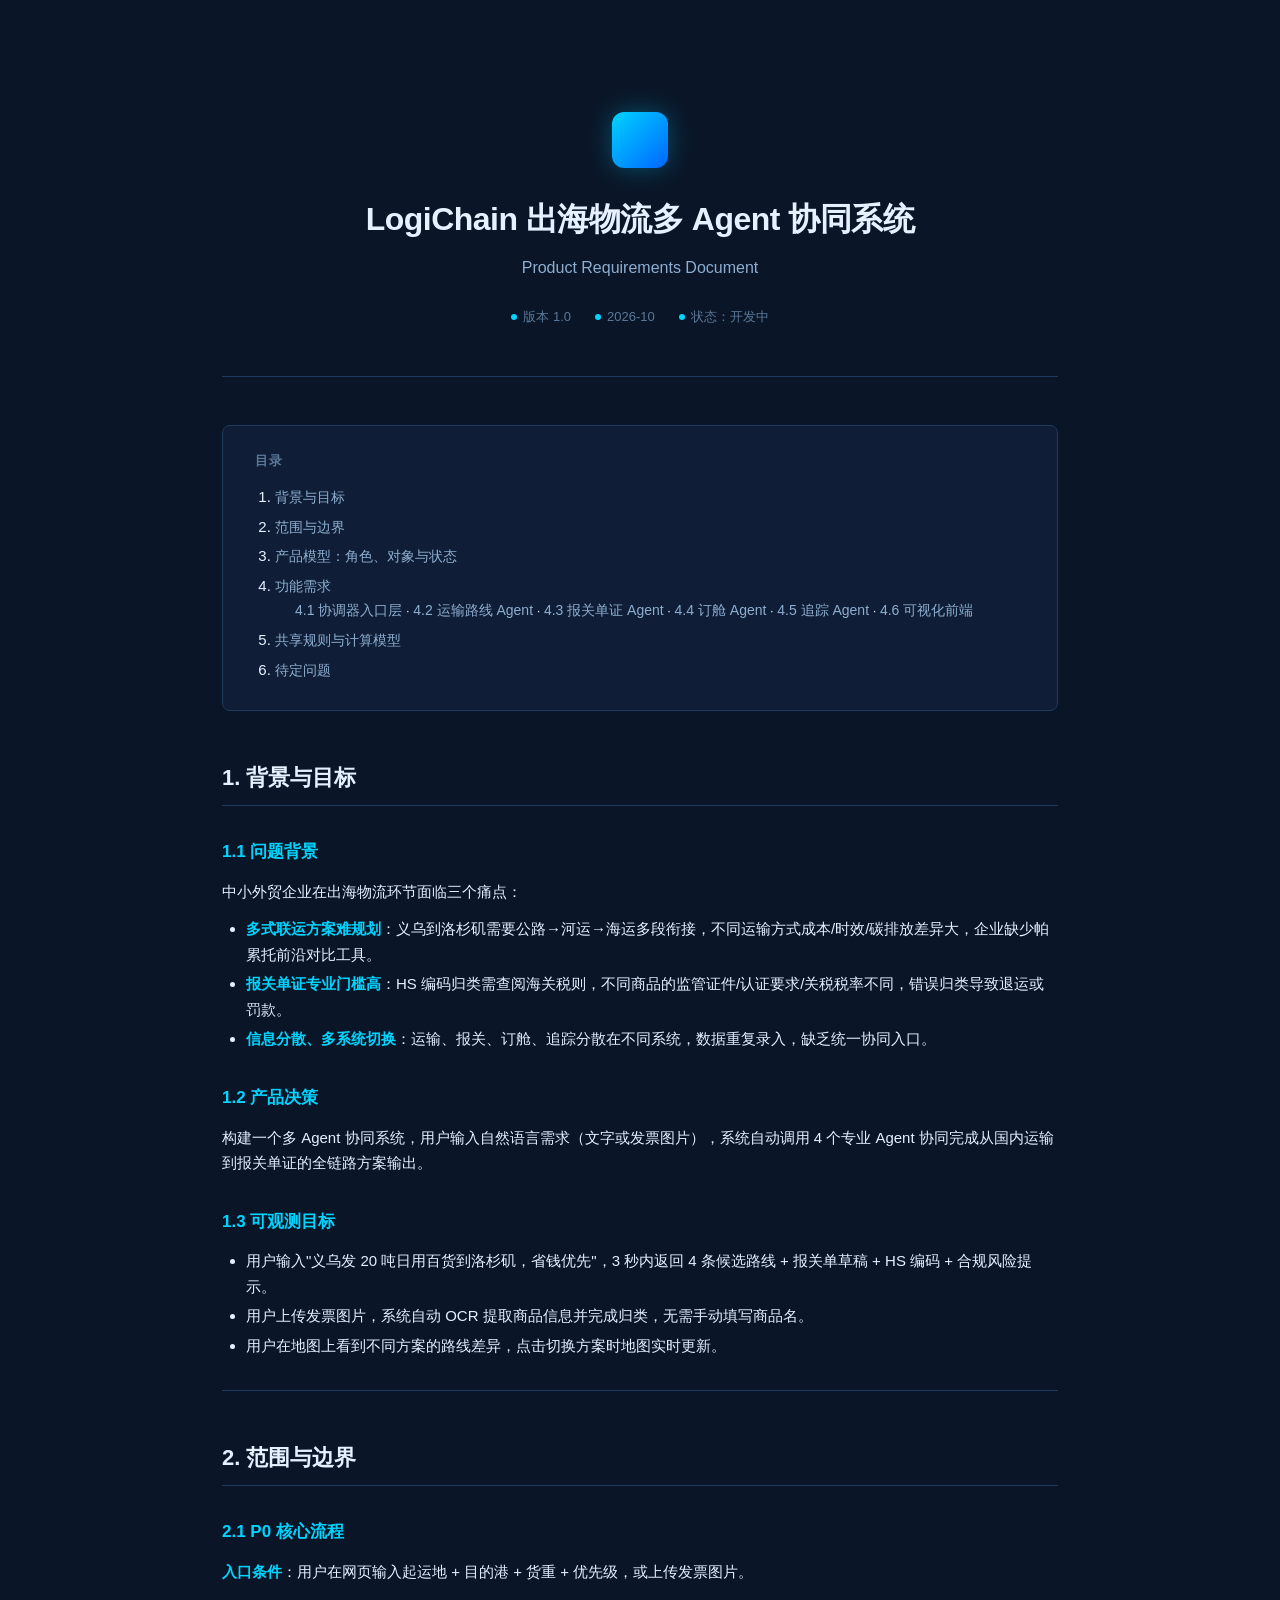
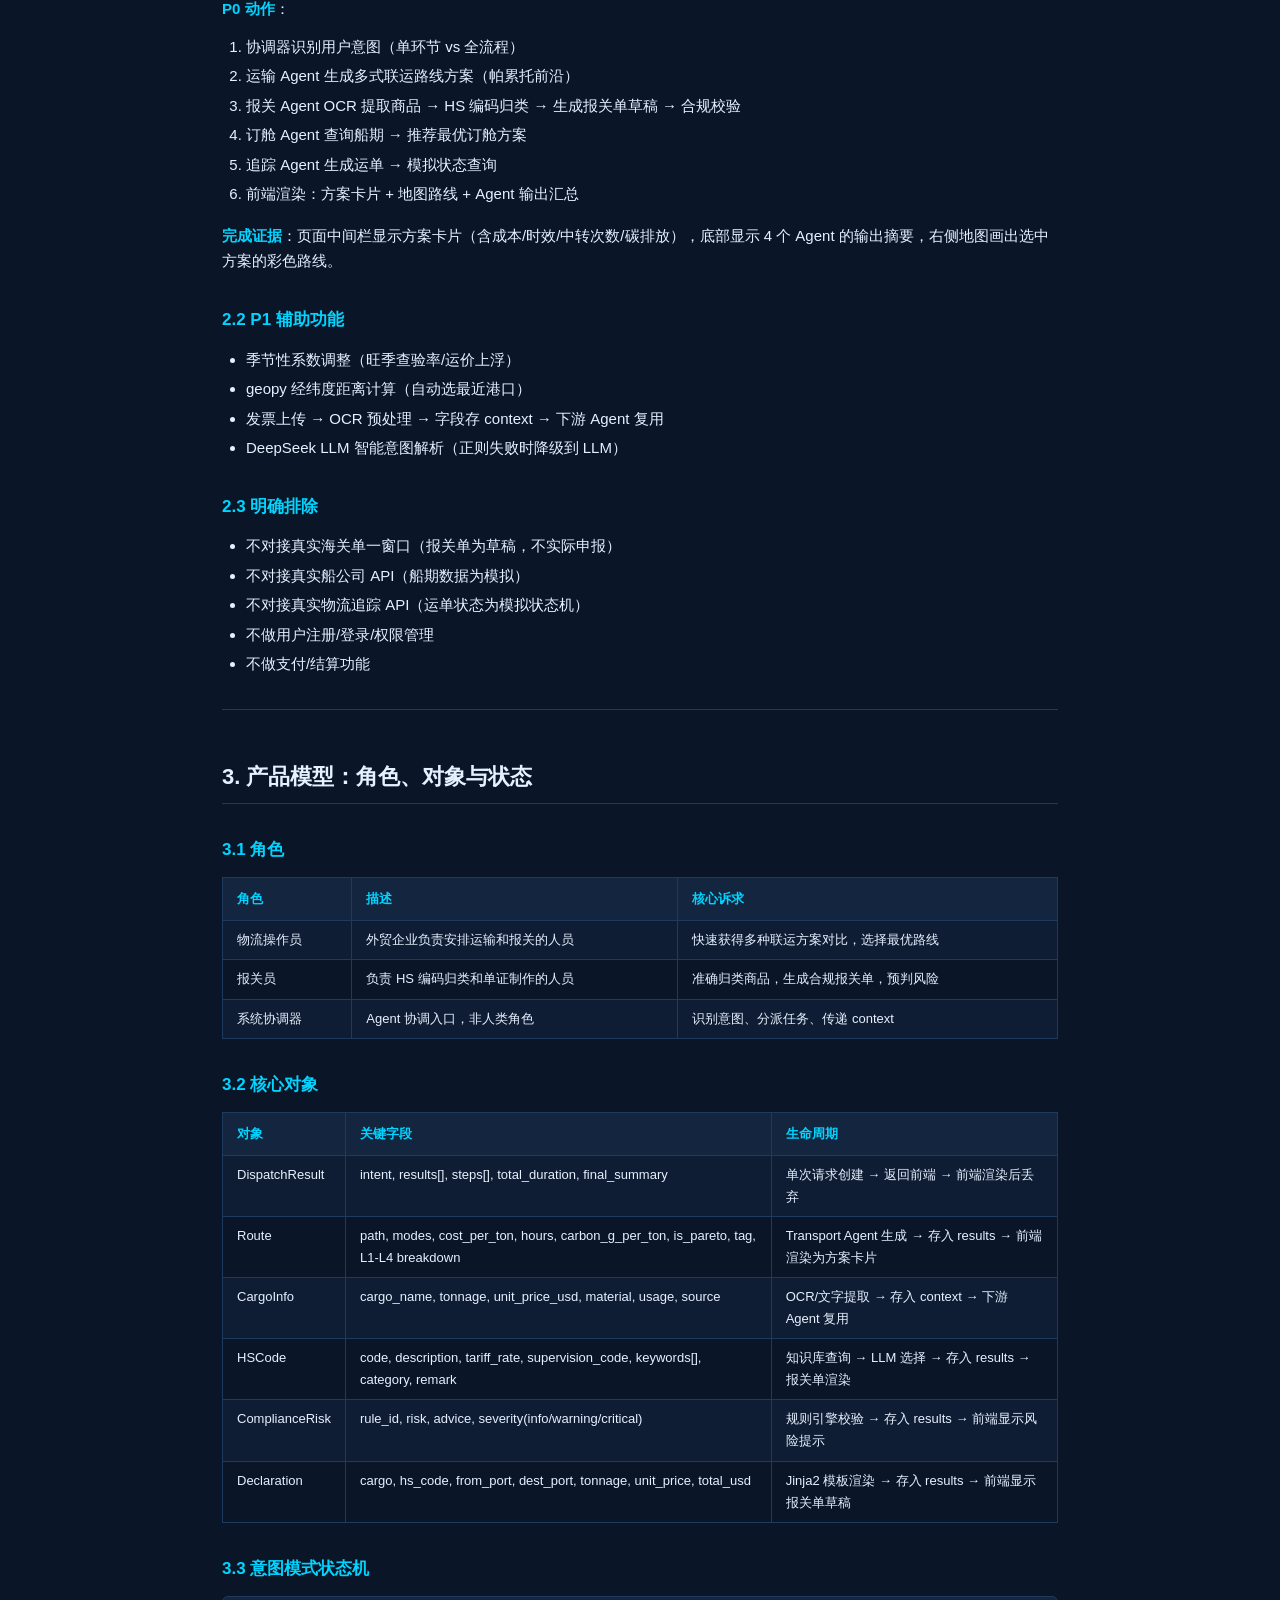
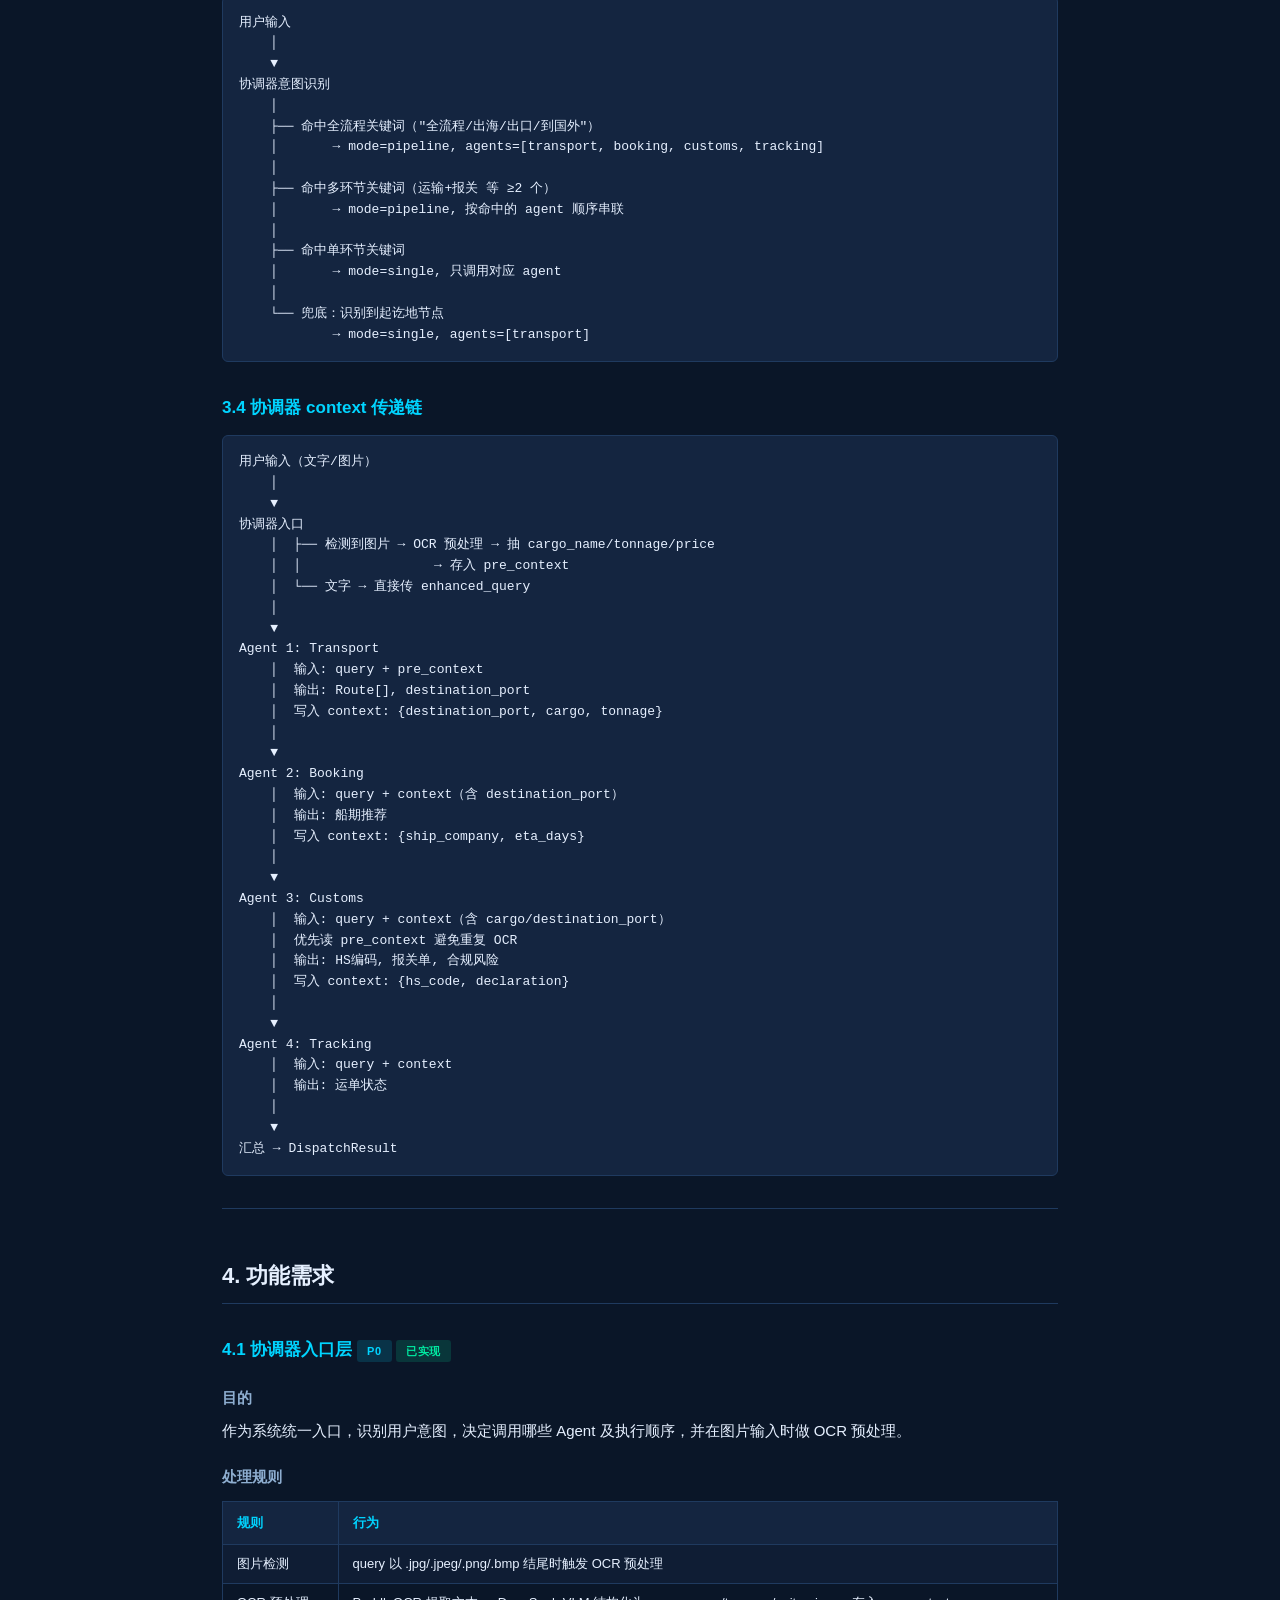
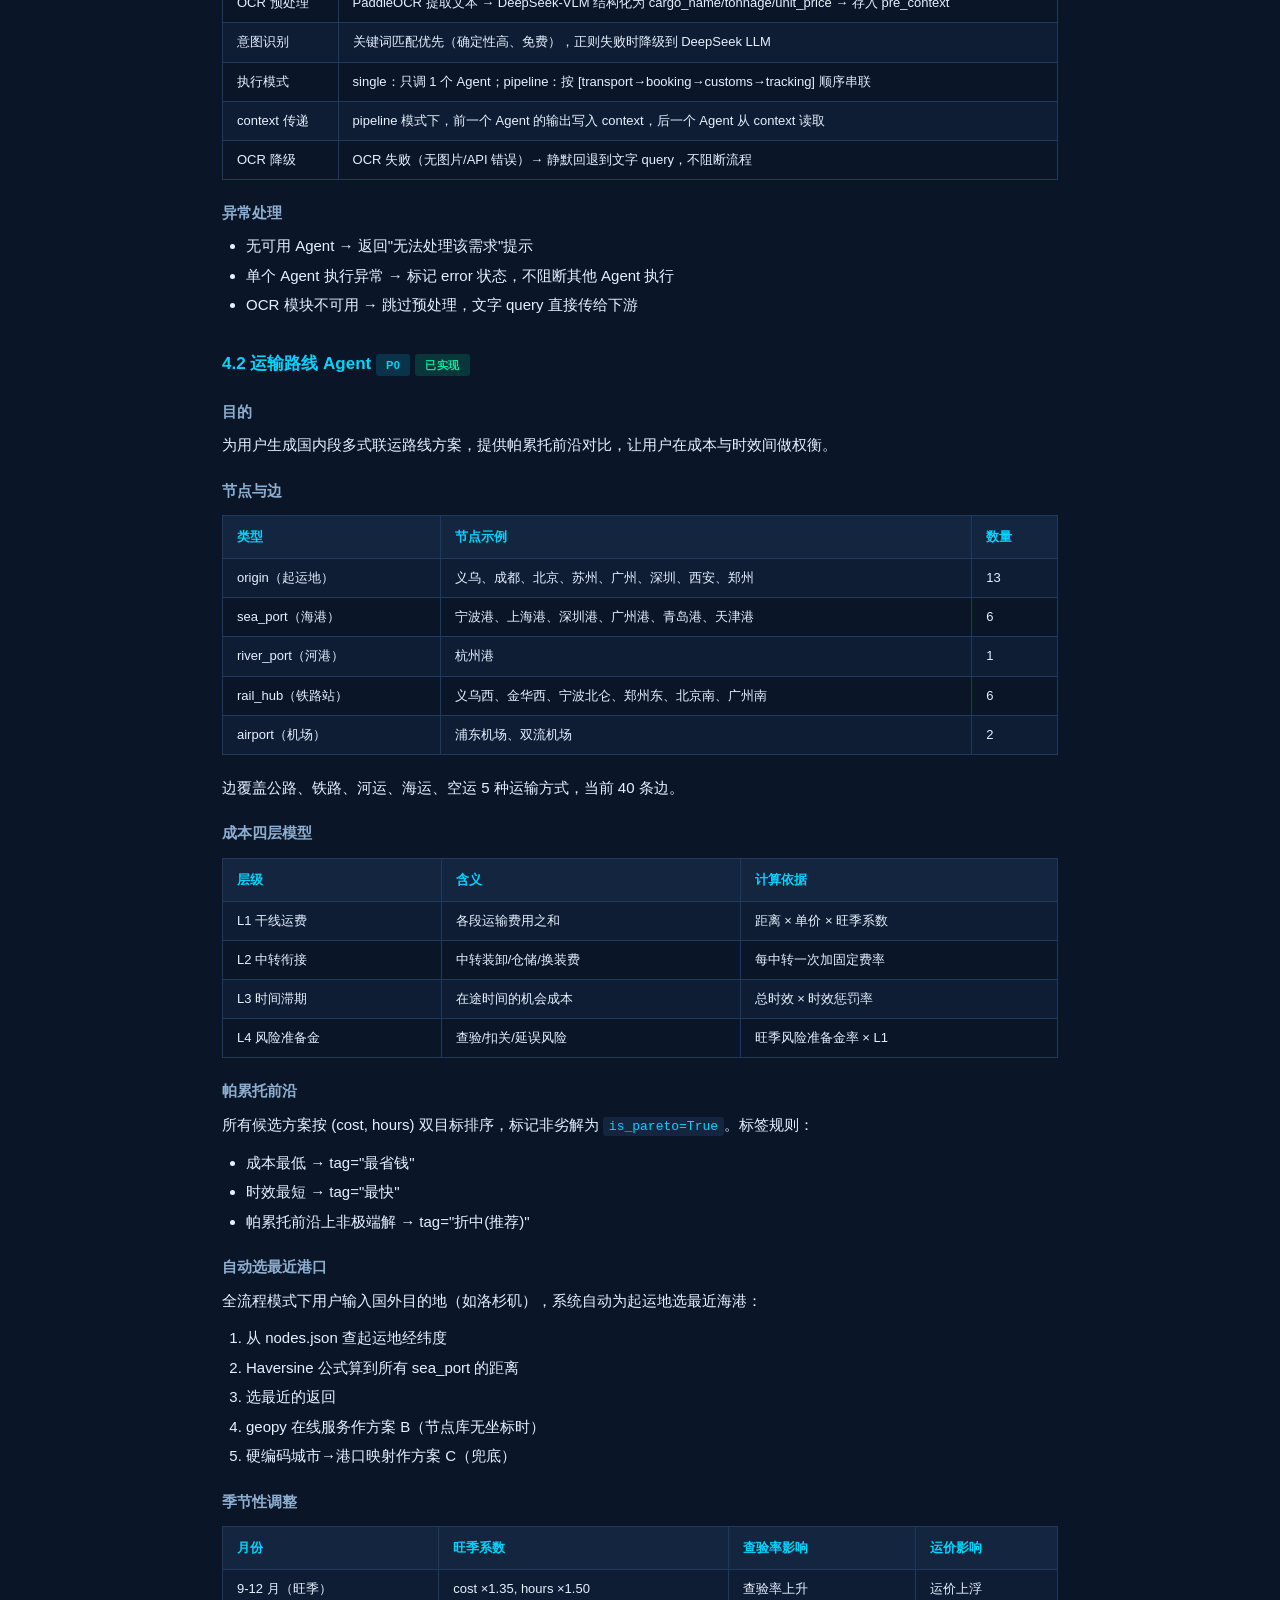
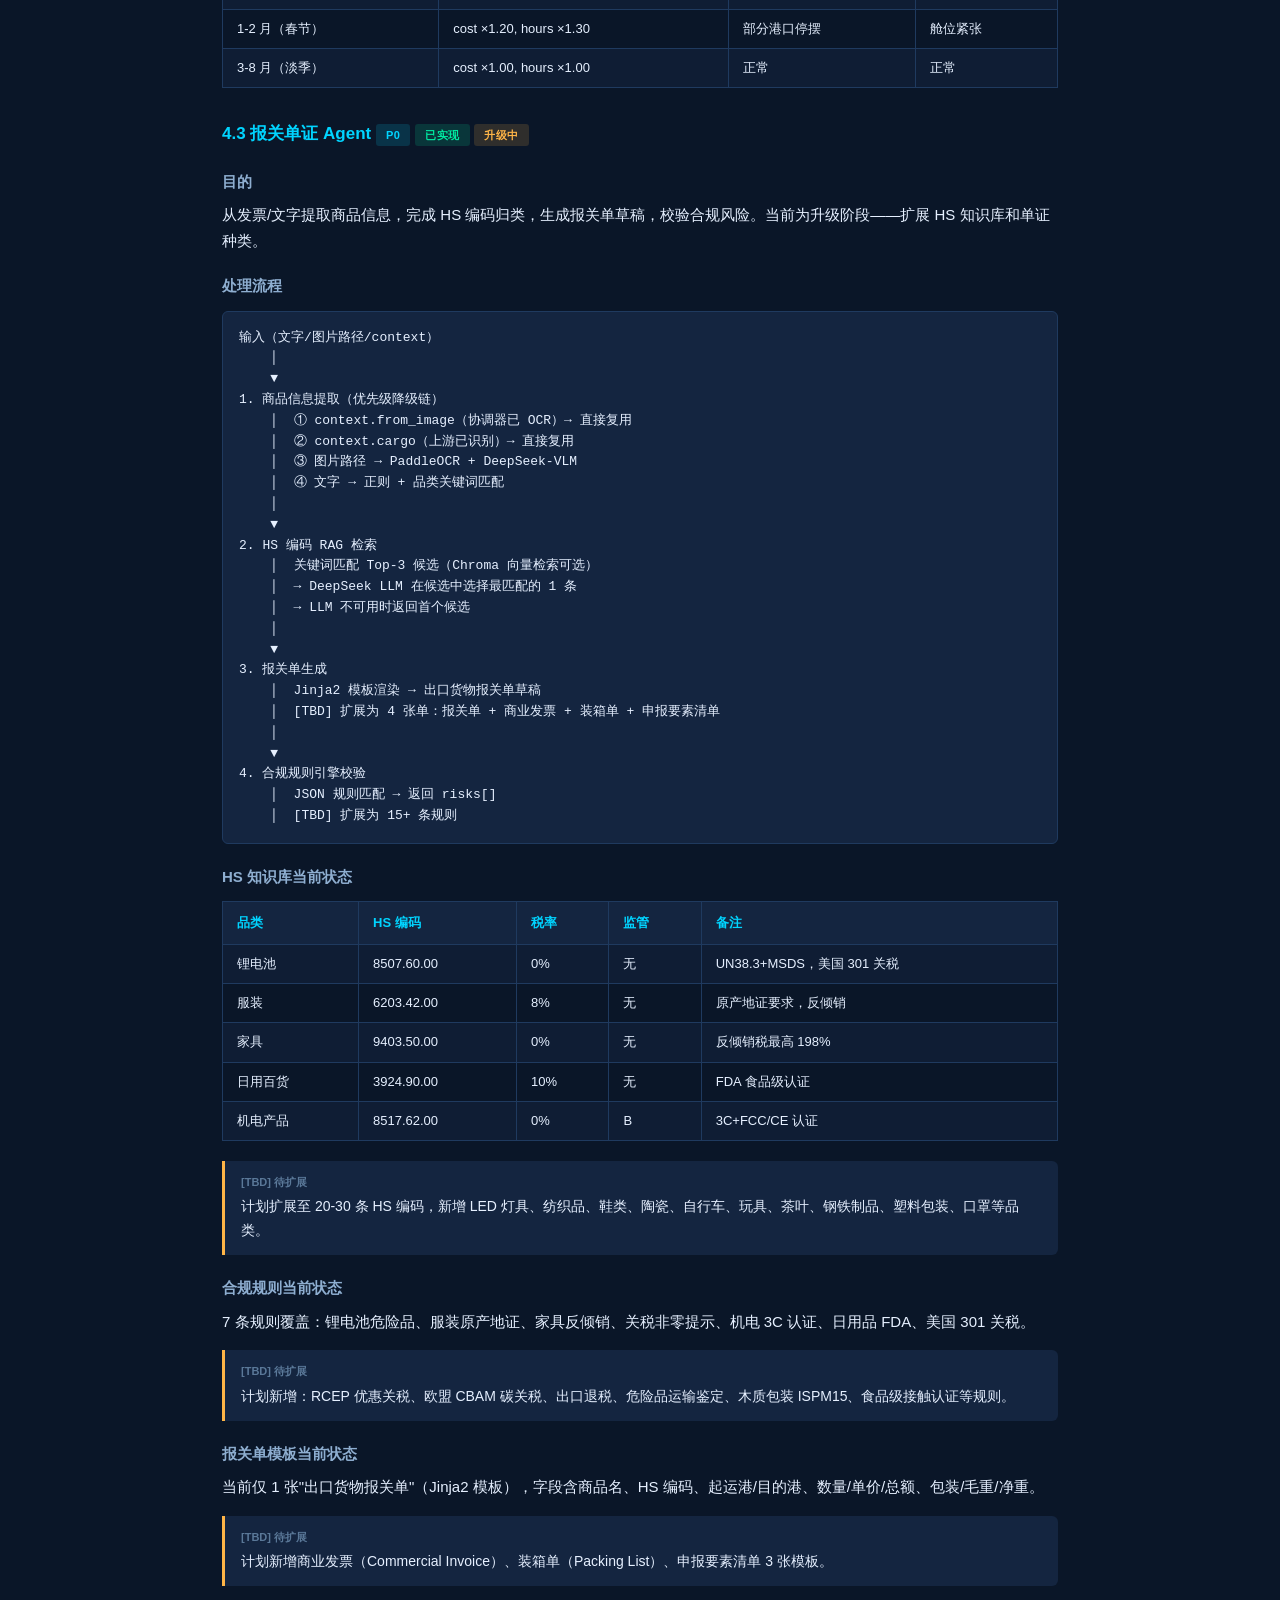
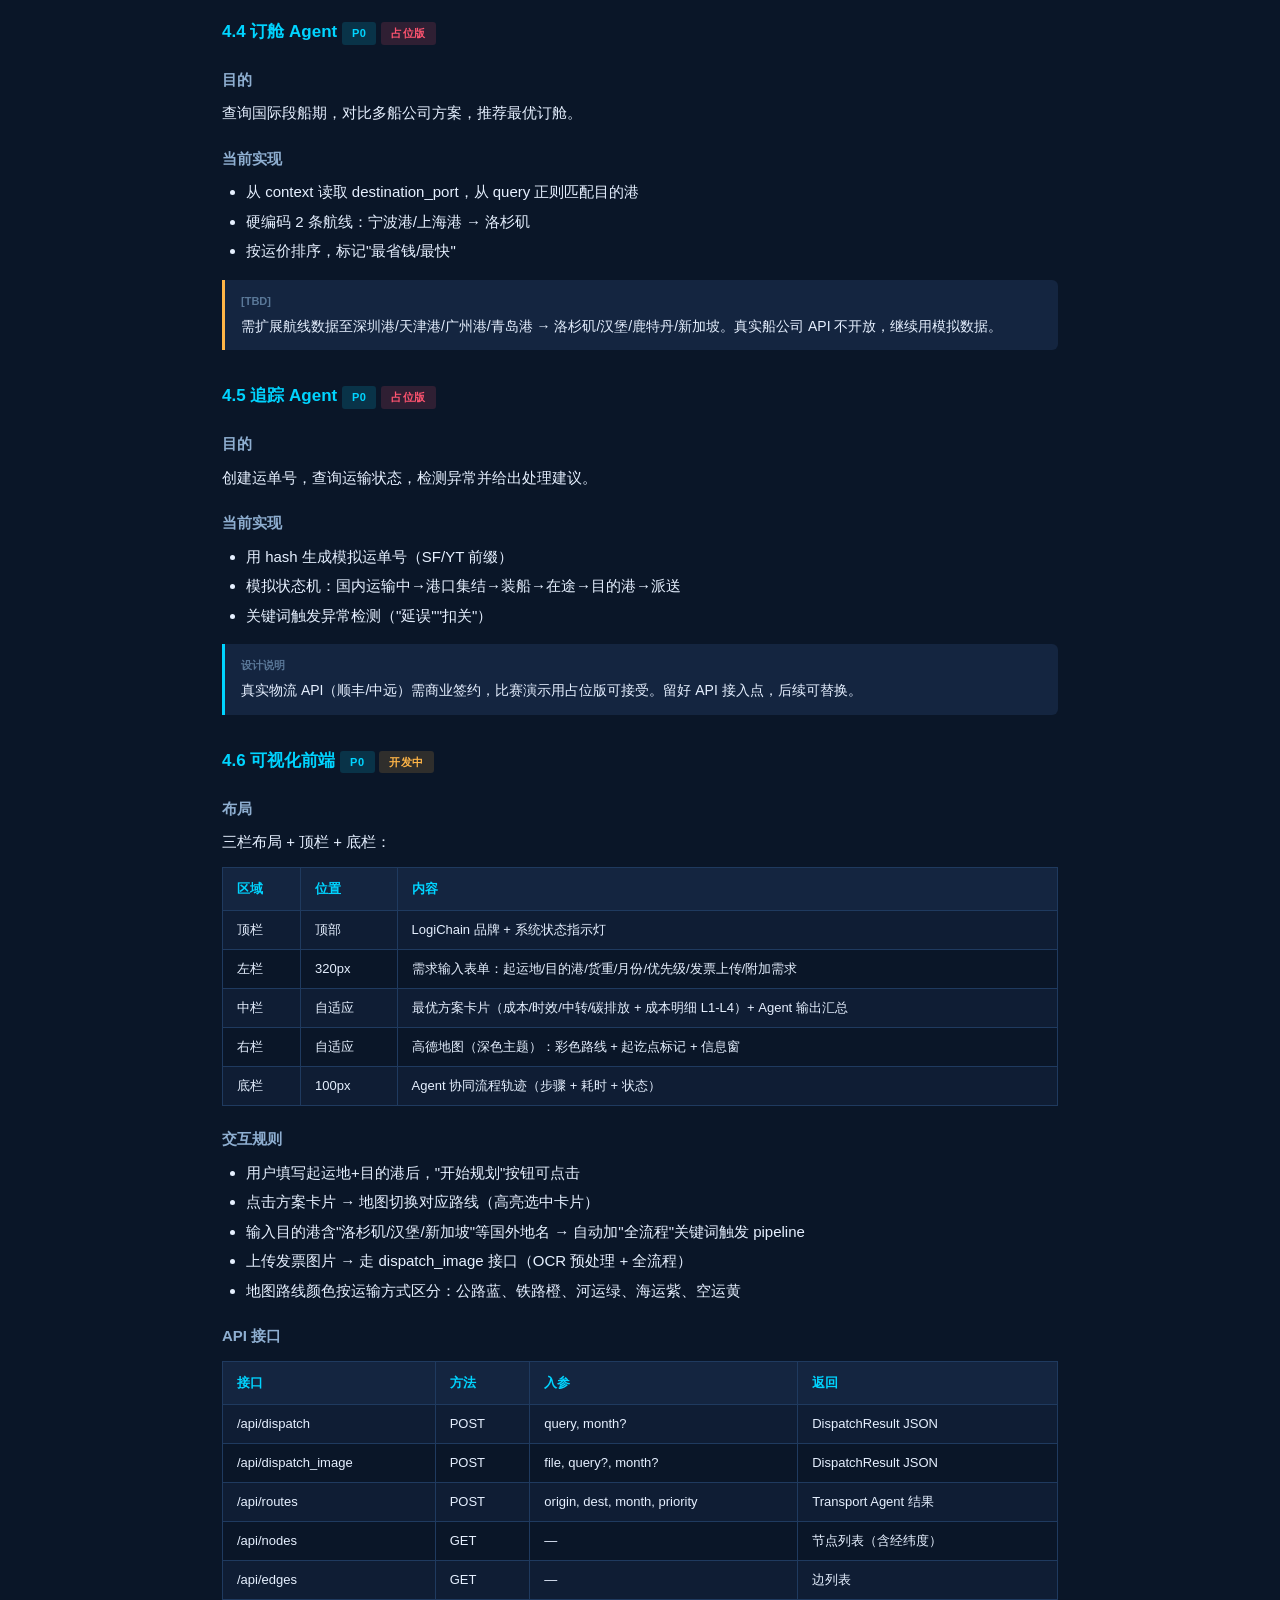
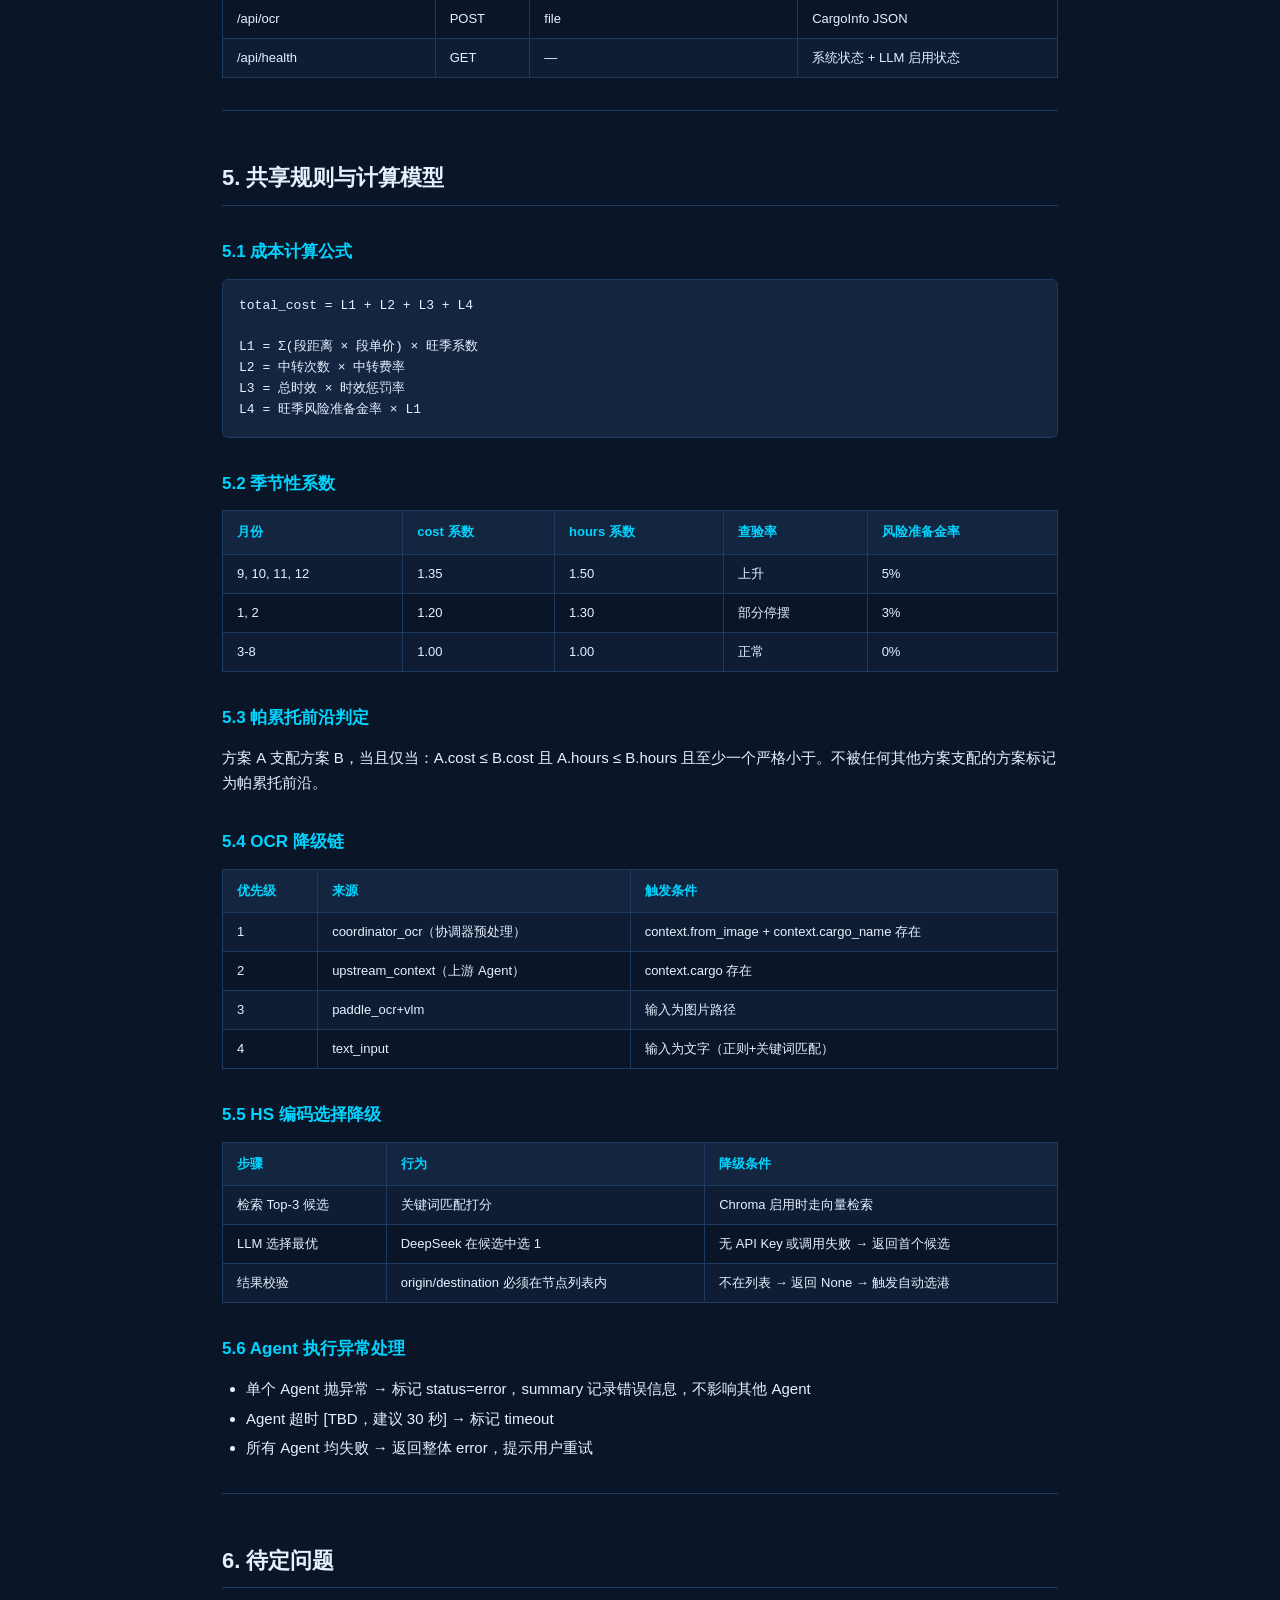
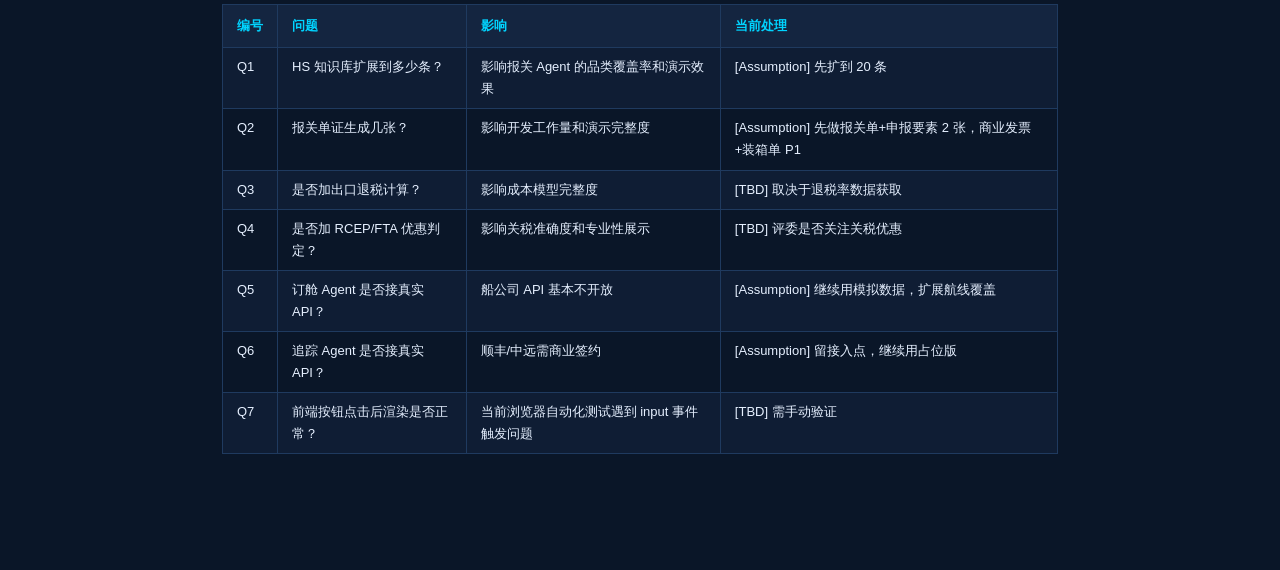
==== PRD.html @ 6747370a "初始化智关 Agent 9610 出口申报系统本地仓库 包含四层架构（协调器/四业务域/报关六槽/知识资产）、Web 平台与本地一键启动脚本" ====
<!DOCTYPE html>
<html lang="zh-CN">
<head>
<meta charset="UTF-8">
<meta name="viewport" content="width=device-width, initial-scale=1.0">
<title>LogiChain 出海物流多 Agent 协同系统 — PRD</title>
<style>
:root {
  --bg: #0a1628;
  --panel: #0f1e36;
  --card: #142540;
  --elevated: #1a2e4f;
  --border: #1f3a5f;
  --border-light: #2a4a6f;
  --text: #e6f0ff;
  --text-2: #8eaed0;
  --text-3: #5a7898;
  --accent: #00d4ff;
  --accent-2: #0066ff;
  --success: #00e8a0;
  --warning: #ffb547;
  --danger: #ff5470;
  --font: -apple-system, 'Segoe UI', 'PingFang SC', 'Microsoft YaHei', sans-serif;
  --mono: 'SF Mono', 'JetBrains Mono', Consolas, monospace;
}
* { margin: 0; padding: 0; box-sizing: border-box; }
body {
  background: var(--bg);
  color: var(--text);
  font-family: var(--font);
  font-size: 15px;
  line-height: 1.7;
  padding: 0;
}
.container { max-width: 900px; margin: 0 auto; padding: 48px 32px 96px; }

/* 封面 */
.cover {
  text-align: center;
  padding: 64px 0 48px;
  border-bottom: 1px solid var(--border);
  margin-bottom: 48px;
}
.cover-logo {
  width: 56px; height: 56px;
  background: linear-gradient(135deg, var(--accent), var(--accent-2));
  border-radius: 12px;
  margin: 0 auto 24px;
  box-shadow: 0 0 24px rgba(0,212,255,0.3);
}
.cover h1 {
  font-size: 32px;
  font-weight: 700;
  letter-spacing: -0.5px;
}
.cover .subtitle {
  color: var(--text-2);
  font-size: 16px;
  margin-top: 8px;
}
.cover .meta {
  margin-top: 24px;
  display: flex;
  justify-content: center;
  gap: 24px;
  font-size: 13px;
  color: var(--text-3);
}
.cover .meta span {
  display: flex; align-items: center; gap: 6px;
}
.cover .meta .dot {
  width: 6px; height: 6px; border-radius: 50%;
  background: var(--accent);
}

/* 章节标题 */
h2 {
  font-size: 22px;
  font-weight: 700;
  margin-top: 48px;
  margin-bottom: 16px;
  padding-bottom: 8px;
  border-bottom: 1px solid var(--border);
  color: var(--text);
}
h3 {
  font-size: 17px;
  font-weight: 600;
  margin-top: 32px;
  margin-bottom: 12px;
  color: var(--accent);
}
h4 {
  font-size: 15px;
  font-weight: 600;
  margin-top: 20px;
  margin-bottom: 8px;
  color: var(--text-2);
}

p { margin-bottom: 12px; color: var(--text); }
strong { color: var(--accent); font-weight: 600; }
em { color: var(--text-2); font-style: normal; }

/* 表格 */
table {
  width: 100%;
  border-collapse: collapse;
  margin: 12px 0 20px;
  font-size: 13px;
}
th {
  background: var(--card);
  color: var(--accent);
  font-weight: 600;
  text-align: left;
  padding: 10px 14px;
  border: 1px solid var(--border);
  white-space: nowrap;
}
td {
  padding: 8px 14px;
  border: 1px solid var(--border);
  color: var(--text);
  vertical-align: top;
}
tr:nth-child(even) td { background: rgba(20,37,64,0.5); }

/* 代码块 */
pre {
  background: var(--card);
  border: 1px solid var(--border);
  border-radius: 6px;
  padding: 16px;
  overflow-x: auto;
  font-family: var(--mono);
  font-size: 13px;
  line-height: 1.6;
  margin: 12px 0 20px;
}
code {
  font-family: var(--mono);
  font-size: 13px;
  background: var(--card);
  padding: 2px 6px;
  border-radius: 3px;
  color: var(--accent);
}
pre code {
  background: none;
  padding: 0;
  color: var(--text);
}

/* 标签 */
.tag {
  display: inline-block;
  padding: 2px 10px;
  border-radius: 3px;
  font-size: 11px;
  font-weight: 600;
  text-transform: uppercase;
  letter-spacing: 0.5px;
}
.tag-p0 { background: rgba(0,212,255,0.15); color: var(--accent); }
.tag-p1 { background: rgba(255,181,71,0.15); color: var(--warning); }
.tag-done { background: rgba(0,232,160,0.15); color: var(--success); }
.tag-stub { background: rgba(255,84,112,0.15); color: var(--danger); }

/* 列表 */
ul, ol { margin: 8px 0 16px 24px; }
li { margin-bottom: 4px; }

/* 分隔线 */
hr { border: none; border-top: 1px solid var(--border); margin: 32px 0; }

/* 提示框 */
.callout {
  background: var(--card);
  border-left: 3px solid var(--accent);
  border-radius: 0 6px 6px 0;
  padding: 12px 16px;
  margin: 16px 0;
  font-size: 14px;
}
.callout.warning { border-left-color: var(--warning); }
.callout.danger { border-left-color: var(--danger); }
.callout .label {
  font-size: 11px;
  font-weight: 600;
  text-transform: uppercase;
  color: var(--text-3);
  margin-bottom: 4px;
}

/* 目录 */
.toc {
  background: var(--panel);
  border: 1px solid var(--border);
  border-radius: 8px;
  padding: 24px 32px;
  margin-bottom: 48px;
}
.toc-title {
  font-size: 13px;
  font-weight: 600;
  text-transform: uppercase;
  letter-spacing: 0.5px;
  color: var(--text-3);
  margin-bottom: 12px;
}
.toc ol {
  margin: 0;
  padding-left: 20px;
}
.toc a {
  color: var(--text-2);
  text-decoration: none;
  font-size: 14px;
}
.toc a:hover { color: var(--accent); }
.toc .sub { padding-left: 20px; font-size: 13px; }
</style>
</head>
<body>
<div class="container">

<!-- 封面 -->
<div class="cover">
  <div class="cover-logo"></div>
  <h1>LogiChain 出海物流多 Agent 协同系统</h1>
  <div class="subtitle">Product Requirements Document</div>
  <div class="meta">
    <span><span class="dot"></span> 版本 1.0</span>
    <span><span class="dot"></span> 2026-10</span>
    <span><span class="dot"></span> 状态：开发中</span>
  </div>
</div>

<!-- 目录 -->
<div class="toc">
  <div class="toc-title">目录</div>
  <ol>
    <li><a href="#bg">背景与目标</a></li>
    <li><a href="#scope">范围与边界</a></li>
    <li><a href="#model">产品模型：角色、对象与状态</a></li>
    <li><a href="#fr">功能需求</a>
      <div class="sub">
        <a href="#fr-coordinator">4.1 协调器入口层</a> ·
        <a href="#fr-transport">4.2 运输路线 Agent</a> ·
        <a href="#fr-customs">4.3 报关单证 Agent</a> ·
        <a href="#fr-booking">4.4 订舱 Agent</a> ·
        <a href="#fr-tracking">4.5 追踪 Agent</a> ·
        <a href="#fr-web">4.6 可视化前端</a>
      </div>
    </li>
    <li><a href="#rules">共享规则与计算模型</a></li>
    <li><a href="#open">待定问题</a></li>
  </ol>
</div>

<!-- 1. 背景 -->
<h2 id="bg">1. 背景与目标</h2>

<h3>1.1 问题背景</h3>
<p>中小外贸企业在出海物流环节面临三个痛点：</p>
<ul>
  <li><strong>多式联运方案难规划</strong>：义乌到洛杉矶需要公路→河运→海运多段衔接，不同运输方式成本/时效/碳排放差异大，企业缺少帕累托前沿对比工具。</li>
  <li><strong>报关单证专业门槛高</strong>：HS 编码归类需查阅海关税则，不同商品的监管证件/认证要求/关税税率不同，错误归类导致退运或罚款。</li>
  <li><strong>信息分散、多系统切换</strong>：运输、报关、订舱、追踪分散在不同系统，数据重复录入，缺乏统一协同入口。</li>
</ul>

<h3>1.2 产品决策</h3>
<p>构建一个多 Agent 协同系统，用户输入自然语言需求（文字或发票图片），系统自动调用 4 个专业 Agent 协同完成从国内运输到报关单证的全链路方案输出。</p>

<h3>1.3 可观测目标</h3>
<ul>
  <li>用户输入"义乌发 20 吨日用百货到洛杉矶，省钱优先"，3 秒内返回 4 条候选路线 + 报关单草稿 + HS 编码 + 合规风险提示。</li>
  <li>用户上传发票图片，系统自动 OCR 提取商品信息并完成归类，无需手动填写商品名。</li>
  <li>用户在地图上看到不同方案的路线差异，点击切换方案时地图实时更新。</li>
</ul>

<hr>

<!-- 2. 范围 -->
<h2 id="scope">2. 范围与边界</h2>

<h3>2.1 P0 核心流程</h3>
<p><strong>入口条件</strong>：用户在网页输入起运地 + 目的港 + 货重 + 优先级，或上传发票图片。</p>
<p><strong>P0 动作</strong>：</p>
<ol>
  <li>协调器识别用户意图（单环节 vs 全流程）</li>
  <li>运输 Agent 生成多式联运路线方案（帕累托前沿）</li>
  <li>报关 Agent OCR 提取商品 → HS 编码归类 → 生成报关单草稿 → 合规校验</li>
  <li>订舱 Agent 查询船期 → 推荐最优订舱方案</li>
  <li>追踪 Agent 生成运单 → 模拟状态查询</li>
  <li>前端渲染：方案卡片 + 地图路线 + Agent 输出汇总</li>
</ol>
<p><strong>完成证据</strong>：页面中间栏显示方案卡片（含成本/时效/中转次数/碳排放），底部显示 4 个 Agent 的输出摘要，右侧地图画出选中方案的彩色路线。</p>

<h3>2.2 P1 辅助功能</h3>
<ul>
  <li>季节性系数调整（旺季查验率/运价上浮）</li>
  <li>geopy 经纬度距离计算（自动选最近港口）</li>
  <li>发票上传 → OCR 预处理 → 字段存 context → 下游 Agent 复用</li>
  <li>DeepSeek LLM 智能意图解析（正则失败时降级到 LLM）</li>
</ul>

<h3>2.3 明确排除</h3>
<ul>
  <li>不对接真实海关单一窗口（报关单为草稿，不实际申报）</li>
  <li>不对接真实船公司 API（船期数据为模拟）</li>
  <li>不对接真实物流追踪 API（运单状态为模拟状态机）</li>
  <li>不做用户注册/登录/权限管理</li>
  <li>不做支付/结算功能</li>
</ul>

<hr>

<!-- 3. 产品模型 -->
<h2 id="model">3. 产品模型：角色、对象与状态</h2>

<h3>3.1 角色</h3>
<table>
  <tr><th>角色</th><th>描述</th><th>核心诉求</th></tr>
  <tr><td>物流操作员</td><td>外贸企业负责安排运输和报关的人员</td><td>快速获得多种联运方案对比，选择最优路线</td></tr>
  <tr><td>报关员</td><td>负责 HS 编码归类和单证制作的人员</td><td>准确归类商品，生成合规报关单，预判风险</td></tr>
  <tr><td>系统协调器</td><td>Agent 协调入口，非人类角色</td><td>识别意图、分派任务、传递 context</td></tr>
</table>

<h3>3.2 核心对象</h3>
<table>
  <tr><th>对象</th><th>关键字段</th><th>生命周期</th></tr>
  <tr>
    <td>DispatchResult</td>
    <td>intent, results[], steps[], total_duration, final_summary</td>
    <td>单次请求创建 → 返回前端 → 前端渲染后丢弃</td>
  </tr>
  <tr>
    <td>Route</td>
    <td>path, modes, cost_per_ton, hours, carbon_g_per_ton, is_pareto, tag, L1-L4 breakdown</td>
    <td>Transport Agent 生成 → 存入 results → 前端渲染为方案卡片</td>
  </tr>
  <tr>
    <td>CargoInfo</td>
    <td>cargo_name, tonnage, unit_price_usd, material, usage, source</td>
    <td>OCR/文字提取 → 存入 context → 下游 Agent 复用</td>
  </tr>
  <tr>
    <td>HSCode</td>
    <td>code, description, tariff_rate, supervision_code, keywords[], category, remark</td>
    <td>知识库查询 → LLM 选择 → 存入 results → 报关单渲染</td>
  </tr>
  <tr>
    <td>ComplianceRisk</td>
    <td>rule_id, risk, advice, severity(info/warning/critical)</td>
    <td>规则引擎校验 → 存入 results → 前端显示风险提示</td>
  </tr>
  <tr>
    <td>Declaration</td>
    <td>cargo, hs_code, from_port, dest_port, tonnage, unit_price, total_usd</td>
    <td>Jinja2 模板渲染 → 存入 results → 前端显示报关单草稿</td>
  </tr>
</table>

<h3>3.3 意图模式状态机</h3>
<pre><code>用户输入
    │
    ▼
协调器意图识别
    │
    ├── 命中全流程关键词（"全流程/出海/出口/到国外"）
    │       → mode=pipeline, agents=[transport, booking, customs, tracking]
    │
    ├── 命中多环节关键词（运输+报关 等 ≥2 个）
    │       → mode=pipeline, 按命中的 agent 顺序串联
    │
    ├── 命中单环节关键词
    │       → mode=single, 只调用对应 agent
    │
    └── 兜底：识别到起讫地节点
            → mode=single, agents=[transport]</code></pre>

<h3>3.4 协调器 context 传递链</h3>
<pre><code>用户输入（文字/图片）
    │
    ▼
协调器入口
    │  ├── 检测到图片 → OCR 预处理 → 抽 cargo_name/tonnage/price
    │  │                 → 存入 pre_context
    │  └── 文字 → 直接传 enhanced_query
    │
    ▼
Agent 1: Transport
    │  输入: query + pre_context
    │  输出: Route[], destination_port
    │  写入 context: {destination_port, cargo, tonnage}
    │
    ▼
Agent 2: Booking
    │  输入: query + context（含 destination_port）
    │  输出: 船期推荐
    │  写入 context: {ship_company, eta_days}
    │
    ▼
Agent 3: Customs
    │  输入: query + context（含 cargo/destination_port）
    │  优先读 pre_context 避免重复 OCR
    │  输出: HS编码, 报关单, 合规风险
    │  写入 context: {hs_code, declaration}
    │
    ▼
Agent 4: Tracking
    │  输入: query + context
    │  输出: 运单状态
    │
    ▼
汇总 → DispatchResult</code></pre>

<hr>

<!-- 4. 功能需求 -->
<h2 id="fr">4. 功能需求</h2>

<!-- 4.1 协调器 -->
<h3 id="fr-coordinator">4.1 协调器入口层 <span class="tag tag-p0">P0</span> <span class="tag tag-done">已实现</span></h3>

<h4>目的</h4>
<p>作为系统统一入口，识别用户意图，决定调用哪些 Agent 及执行顺序，并在图片输入时做 OCR 预处理。</p>

<h4>处理规则</h4>
<table>
  <tr><th>规则</th><th>行为</th></tr>
  <tr><td>图片检测</td><td>query 以 .jpg/.jpeg/.png/.bmp 结尾时触发 OCR 预处理</td></tr>
  <tr><td>OCR 预处理</td><td>PaddleOCR 提取文本 → DeepSeek-VLM 结构化为 cargo_name/tonnage/unit_price → 存入 pre_context</td></tr>
  <tr><td>意图识别</td><td>关键词匹配优先（确定性高、免费），正则失败时降级到 DeepSeek LLM</td></tr>
  <tr><td>执行模式</td><td>single：只调 1 个 Agent；pipeline：按 [transport→booking→customs→tracking] 顺序串联</td></tr>
  <tr><td>context 传递</td><td>pipeline 模式下，前一个 Agent 的输出写入 context，后一个 Agent 从 context 读取</td></tr>
  <tr><td>OCR 降级</td><td>OCR 失败（无图片/API 错误）→ 静默回退到文字 query，不阻断流程</td></tr>
</table>

<h4>异常处理</h4>
<ul>
  <li>无可用 Agent → 返回"无法处理该需求"提示</li>
  <li>单个 Agent 执行异常 → 标记 error 状态，不阻断其他 Agent 执行</li>
  <li>OCR 模块不可用 → 跳过预处理，文字 query 直接传给下游</li>
</ul>

<!-- 4.2 运输 -->
<h3 id="fr-transport">4.2 运输路线 Agent <span class="tag tag-p0">P0</span> <span class="tag tag-done">已实现</span></h3>

<h4>目的</h4>
<p>为用户生成国内段多式联运路线方案，提供帕累托前沿对比，让用户在成本与时效间做权衡。</p>

<h4>节点与边</h4>
<table>
  <tr><th>类型</th><th>节点示例</th><th>数量</th></tr>
  <tr><td>origin（起运地）</td><td>义乌、成都、北京、苏州、广州、深圳、西安、郑州</td><td>13</td></tr>
  <tr><td>sea_port（海港）</td><td>宁波港、上海港、深圳港、广州港、青岛港、天津港</td><td>6</td></tr>
  <tr><td>river_port（河港）</td><td>杭州港</td><td>1</td></tr>
  <tr><td>rail_hub（铁路站）</td><td>义乌西、金华西、宁波北仑、郑州东、北京南、广州南</td><td>6</td></tr>
  <tr><td>airport（机场）</td><td>浦东机场、双流机场</td><td>2</td></tr>
</table>
<p>边覆盖公路、铁路、河运、海运、空运 5 种运输方式，当前 40 条边。</p>

<h4>成本四层模型</h4>
<table>
  <tr><th>层级</th><th>含义</th><th>计算依据</th></tr>
  <tr><td>L1 干线运费</td><td>各段运输费用之和</td><td>距离 × 单价 × 旺季系数</td></tr>
  <tr><td>L2 中转衔接</td><td>中转装卸/仓储/换装费</td><td>每中转一次加固定费率</td></tr>
  <tr><td>L3 时间滞期</td><td>在途时间的机会成本</td><td>总时效 × 时效惩罚率</td></tr>
  <tr><td>L4 风险准备金</td><td>查验/扣关/延误风险</td><td>旺季风险准备金率 × L1</td></tr>
</table>

<h4>帕累托前沿</h4>
<p>所有候选方案按 (cost, hours) 双目标排序，标记非劣解为 <code>is_pareto=True</code>。标签规则：</p>
<ul>
  <li>成本最低 → tag="最省钱"</li>
  <li>时效最短 → tag="最快"</li>
  <li>帕累托前沿上非极端解 → tag="折中(推荐)"</li>
</ul>

<h4>自动选最近港口</h4>
<p>全流程模式下用户输入国外目的地（如洛杉矶），系统自动为起运地选最近海港：</p>
<ol>
  <li>从 nodes.json 查起运地经纬度</li>
  <li>Haversine 公式算到所有 sea_port 的距离</li>
  <li>选最近的返回</li>
  <li>geopy 在线服务作方案 B（节点库无坐标时）</li>
  <li>硬编码城市→港口映射作方案 C（兜底）</li>
</ol>

<h4>季节性调整</h4>
<table>
  <tr><th>月份</th><th>旺季系数</th><th>查验率影响</th><th>运价影响</th></tr>
  <tr><td>9-12 月（旺季）</td><td>cost ×1.35, hours ×1.50</td><td>查验率上升</td><td>运价上浮</td></tr>
  <tr><td>1-2 月（春节）</td><td>cost ×1.20, hours ×1.30</td><td>部分港口停摆</td><td>舱位紧张</td></tr>
  <tr><td>3-8 月（淡季）</td><td>cost ×1.00, hours ×1.00</td><td>正常</td><td>正常</td></tr>
</table>

<!-- 4.3 报关 -->
<h3 id="fr-customs">4.3 报关单证 Agent <span class="tag tag-p0">P0</span> <span class="tag tag-done">已实现</span> <span class="tag tag-p1">升级中</span></h3>

<h4>目的</h4>
<p>从发票/文字提取商品信息，完成 HS 编码归类，生成报关单草稿，校验合规风险。当前为升级阶段——扩展 HS 知识库和单证种类。</p>

<h4>处理流程</h4>
<pre><code>输入（文字/图片路径/context）
    │
    ▼
1. 商品信息提取（优先级降级链）
    │  ① context.from_image（协调器已 OCR）→ 直接复用
    │  ② context.cargo（上游已识别）→ 直接复用
    │  ③ 图片路径 → PaddleOCR + DeepSeek-VLM
    │  ④ 文字 → 正则 + 品类关键词匹配
    │
    ▼
2. HS 编码 RAG 检索
    │  关键词匹配 Top-3 候选（Chroma 向量检索可选）
    │  → DeepSeek LLM 在候选中选择最匹配的 1 条
    │  → LLM 不可用时返回首个候选
    │
    ▼
3. 报关单生成
    │  Jinja2 模板渲染 → 出口货物报关单草稿
    │  [TBD] 扩展为 4 张单：报关单 + 商业发票 + 装箱单 + 申报要素清单
    │
    ▼
4. 合规规则引擎校验
    │  JSON 规则匹配 → 返回 risks[]
    │  [TBD] 扩展为 15+ 条规则</code></pre>

<h4>HS 知识库当前状态</h4>
<table>
  <tr><th>品类</th><th>HS 编码</th><th>税率</th><th>监管</th><th>备注</th></tr>
  <tr><td>锂电池</td><td>8507.60.00</td><td>0%</td><td>无</td><td>UN38.3+MSDS，美国 301 关税</td></tr>
  <tr><td>服装</td><td>6203.42.00</td><td>8%</td><td>无</td><td>原产地证要求，反倾销</td></tr>
  <tr><td>家具</td><td>9403.50.00</td><td>0%</td><td>无</td><td>反倾销税最高 198%</td></tr>
  <tr><td>日用百货</td><td>3924.90.00</td><td>10%</td><td>无</td><td>FDA 食品级认证</td></tr>
  <tr><td>机电产品</td><td>8517.62.00</td><td>0%</td><td>B</td><td>3C+FCC/CE 认证</td></tr>
</table>
<div class="callout warning">
  <div class="label">[TBD] 待扩展</div>
  计划扩展至 20-30 条 HS 编码，新增 LED 灯具、纺织品、鞋类、陶瓷、自行车、玩具、茶叶、钢铁制品、塑料包装、口罩等品类。
</div>

<h4>合规规则当前状态</h4>
<p>7 条规则覆盖：锂电池危险品、服装原产地证、家具反倾销、关税非零提示、机电 3C 认证、日用品 FDA、美国 301 关税。</p>
<div class="callout warning">
  <div class="label">[TBD] 待扩展</div>
  计划新增：RCEP 优惠关税、欧盟 CBAM 碳关税、出口退税、危险品运输鉴定、木质包装 ISPM15、食品级接触认证等规则。
</div>

<h4>报关单模板当前状态</h4>
<p>当前仅 1 张"出口货物报关单"（Jinja2 模板），字段含商品名、HS 编码、起运港/目的港、数量/单价/总额、包装/毛重/净重。</p>
<div class="callout warning">
  <div class="label">[TBD] 待扩展</div>
  计划新增商业发票（Commercial Invoice）、装箱单（Packing List）、申报要素清单 3 张模板。
</div>

<!-- 4.4 订舱 -->
<h3 id="fr-booking">4.4 订舱 Agent <span class="tag tag-p0">P0</span> <span class="tag tag-stub">占位版</span></h3>

<h4>目的</h4>
<p>查询国际段船期，对比多船公司方案，推荐最优订舱。</p>

<h4>当前实现</h4>
<ul>
  <li>从 context 读取 destination_port，从 query 正则匹配目的港</li>
  <li>硬编码 2 条航线：宁波港/上海港 → 洛杉矶</li>
  <li>按运价排序，标记"最省钱/最快"</li>
</ul>
<div class="callout warning">
  <div class="label">[TBD]</div>
  需扩展航线数据至深圳港/天津港/广州港/青岛港 → 洛杉矶/汉堡/鹿特丹/新加坡。真实船公司 API 不开放，继续用模拟数据。
</div>

<!-- 4.5 追踪 -->
<h3 id="fr-tracking">4.5 追踪 Agent <span class="tag tag-p0">P0</span> <span class="tag tag-stub">占位版</span></h3>

<h4>目的</h4>
<p>创建运单号，查询运输状态，检测异常并给出处理建议。</p>

<h4>当前实现</h4>
<ul>
  <li>用 hash 生成模拟运单号（SF/YT 前缀）</li>
  <li>模拟状态机：国内运输中→港口集结→装船→在途→目的港→派送</li>
  <li>关键词触发异常检测（"延误""扣关"）</li>
</ul>
<div class="callout">
  <div class="label">设计说明</div>
  真实物流 API（顺丰/中远）需商业签约，比赛演示用占位版可接受。留好 API 接入点，后续可替换。
</div>

<!-- 4.6 前端 -->
<h3 id="fr-web">4.6 可视化前端 <span class="tag tag-p0">P0</span> <span class="tag tag-p1">开发中</span></h3>

<h4>布局</h4>
<p>三栏布局 + 顶栏 + 底栏：</p>
<table>
  <tr><th>区域</th><th>位置</th><th>内容</th></tr>
  <tr><td>顶栏</td><td>顶部</td><td>LogiChain 品牌 + 系统状态指示灯</td></tr>
  <tr><td>左栏</td><td>320px</td><td>需求输入表单：起运地/目的港/货重/月份/优先级/发票上传/附加需求</td></tr>
  <tr><td>中栏</td><td>自适应</td><td>最优方案卡片（成本/时效/中转/碳排放 + 成本明细 L1-L4）+ Agent 输出汇总</td></tr>
  <tr><td>右栏</td><td>自适应</td><td>高德地图（深色主题）：彩色路线 + 起讫点标记 + 信息窗</td></tr>
  <tr><td>底栏</td><td>100px</td><td>Agent 协同流程轨迹（步骤 + 耗时 + 状态）</td></tr>
</table>

<h4>交互规则</h4>
<ul>
  <li>用户填写起运地+目的港后，"开始规划"按钮可点击</li>
  <li>点击方案卡片 → 地图切换对应路线（高亮选中卡片）</li>
  <li>输入目的港含"洛杉矶/汉堡/新加坡"等国外地名 → 自动加"全流程"关键词触发 pipeline</li>
  <li>上传发票图片 → 走 dispatch_image 接口（OCR 预处理 + 全流程）</li>
  <li>地图路线颜色按运输方式区分：公路蓝、铁路橙、河运绿、海运紫、空运黄</li>
</ul>

<h4>API 接口</h4>
<table>
  <tr><th>接口</th><th>方法</th><th>入参</th><th>返回</th></tr>
  <tr><td>/api/dispatch</td><td>POST</td><td>query, month?</td><td>DispatchResult JSON</td></tr>
  <tr><td>/api/dispatch_image</td><td>POST</td><td>file, query?, month?</td><td>DispatchResult JSON</td></tr>
  <tr><td>/api/routes</td><td>POST</td><td>origin, dest, month, priority</td><td>Transport Agent 结果</td></tr>
  <tr><td>/api/nodes</td><td>GET</td><td>—</td><td>节点列表（含经纬度）</td></tr>
  <tr><td>/api/edges</td><td>GET</td><td>—</td><td>边列表</td></tr>
  <tr><td>/api/ocr</td><td>POST</td><td>file</td><td>CargoInfo JSON</td></tr>
  <tr><td>/api/health</td><td>GET</td><td>—</td><td>系统状态 + LLM 启用状态</td></tr>
</table>

<hr>

<!-- 5. 共享规则 -->
<h2 id="rules">5. 共享规则与计算模型</h2>

<h3>5.1 成本计算公式</h3>
<pre><code>total_cost = L1 + L2 + L3 + L4

L1 = Σ(段距离 × 段单价) × 旺季系数
L2 = 中转次数 × 中转费率
L3 = 总时效 × 时效惩罚率
L4 = 旺季风险准备金率 × L1</code></pre>

<h3>5.2 季节性系数</h3>
<table>
  <tr><th>月份</th><th>cost 系数</th><th>hours 系数</th><th>查验率</th><th>风险准备金率</th></tr>
  <tr><td>9, 10, 11, 12</td><td>1.35</td><td>1.50</td><td>上升</td><td>5%</td></tr>
  <tr><td>1, 2</td><td>1.20</td><td>1.30</td><td>部分停摆</td><td>3%</td></tr>
  <tr><td>3-8</td><td>1.00</td><td>1.00</td><td>正常</td><td>0%</td></tr>
</table>

<h3>5.3 帕累托前沿判定</h3>
<p>方案 A 支配方案 B，当且仅当：A.cost ≤ B.cost 且 A.hours ≤ B.hours 且至少一个严格小于。不被任何其他方案支配的方案标记为帕累托前沿。</p>

<h3>5.4 OCR 降级链</h3>
<table>
  <tr><th>优先级</th><th>来源</th><th>触发条件</th></tr>
  <tr><td>1</td><td>coordinator_ocr（协调器预处理）</td><td>context.from_image + context.cargo_name 存在</td></tr>
  <tr><td>2</td><td>upstream_context（上游 Agent）</td><td>context.cargo 存在</td></tr>
  <tr><td>3</td><td>paddle_ocr+vlm</td><td>输入为图片路径</td></tr>
  <tr><td>4</td><td>text_input</td><td>输入为文字（正则+关键词匹配）</td></tr>
</table>

<h3>5.5 HS 编码选择降级</h3>
<table>
  <tr><th>步骤</th><th>行为</th><th>降级条件</th></tr>
  <tr><td>检索 Top-3 候选</td><td>关键词匹配打分</td><td>Chroma 启用时走向量检索</td></tr>
  <tr><td>LLM 选择最优</td><td>DeepSeek 在候选中选 1</td><td>无 API Key 或调用失败 → 返回首个候选</td></tr>
  <tr><td>结果校验</td><td>origin/destination 必须在节点列表内</td><td>不在列表 → 返回 None → 触发自动选港</td></tr>
</table>

<h3>5.6 Agent 执行异常处理</h3>
<ul>
  <li>单个 Agent 抛异常 → 标记 status=error，summary 记录错误信息，不影响其他 Agent</li>
  <li>Agent 超时 [TBD，建议 30 秒] → 标记 timeout</li>
  <li>所有 Agent 均失败 → 返回整体 error，提示用户重试</li>
</ul>

<hr>

<!-- 6. 待定问题 -->
<h2 id="open">6. 待定问题</h2>

<table>
  <tr><th>编号</th><th>问题</th><th>影响</th><th>当前处理</th></tr>
  <tr><td>Q1</td><td>HS 知识库扩展到多少条？</td><td>影响报关 Agent 的品类覆盖率和演示效果</td><td>[Assumption] 先扩到 20 条</td></tr>
  <tr><td>Q2</td><td>报关单证生成几张？</td><td>影响开发工作量和演示完整度</td><td>[Assumption] 先做报关单+申报要素 2 张，商业发票+装箱单 P1</td></tr>
  <tr><td>Q3</td><td>是否加出口退税计算？</td><td>影响成本模型完整度</td><td>[TBD] 取决于退税率数据获取</td></tr>
  <tr><td>Q4</td><td>是否加 RCEP/FTA 优惠判定？</td><td>影响关税准确度和专业性展示</td><td>[TBD] 评委是否关注关税优惠</td></tr>
  <tr><td>Q5</td><td>订舱 Agent 是否接真实 API？</td><td>船公司 API 基本不开放</td><td>[Assumption] 继续用模拟数据，扩展航线覆盖</td></tr>
  <tr><td>Q6</td><td>追踪 Agent 是否接真实 API？</td><td>顺丰/中远需商业签约</td><td>[Assumption] 留接入点，继续用占位版</td></tr>
  <tr><td>Q7</td><td>前端按钮点击后渲染是否正常？</td><td>当前浏览器自动化测试遇到 input 事件触发问题</td><td>[TBD] 需手动验证</td></tr>
</table>

</div>
</body>
</html>
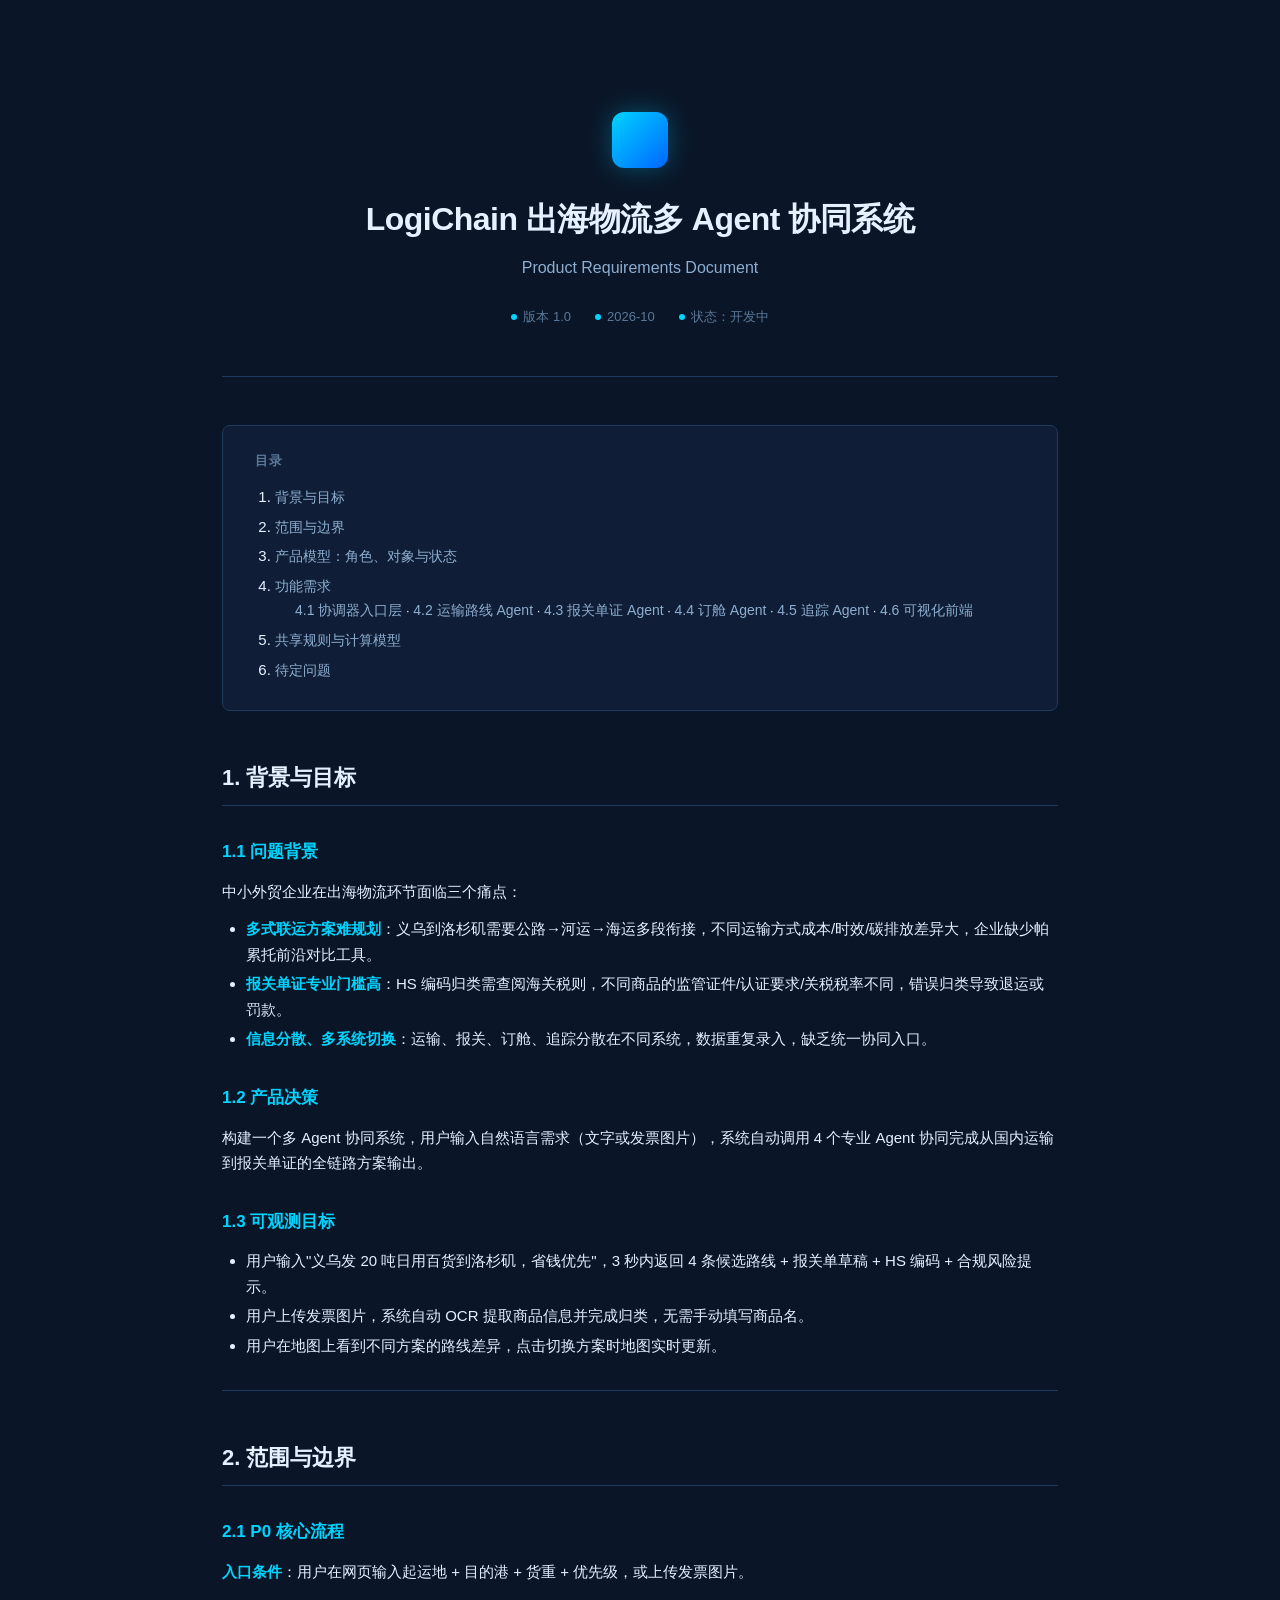
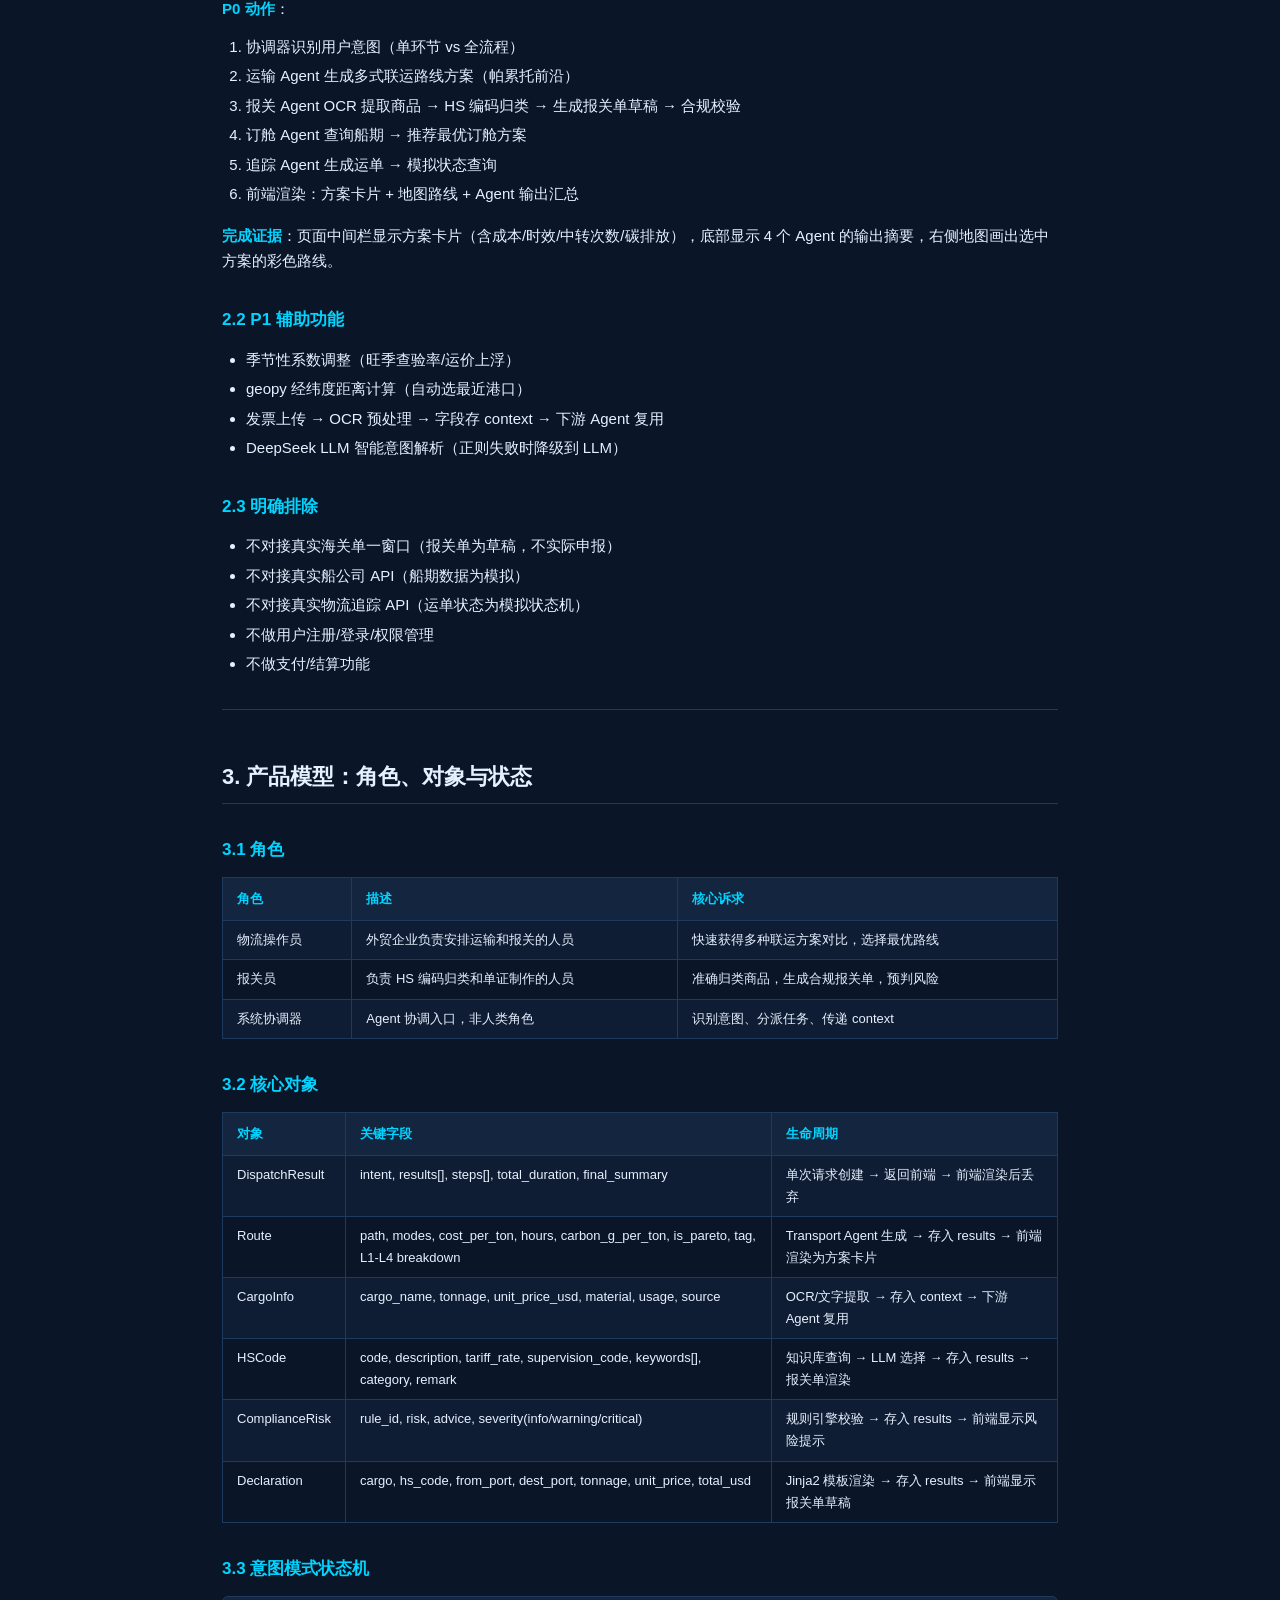
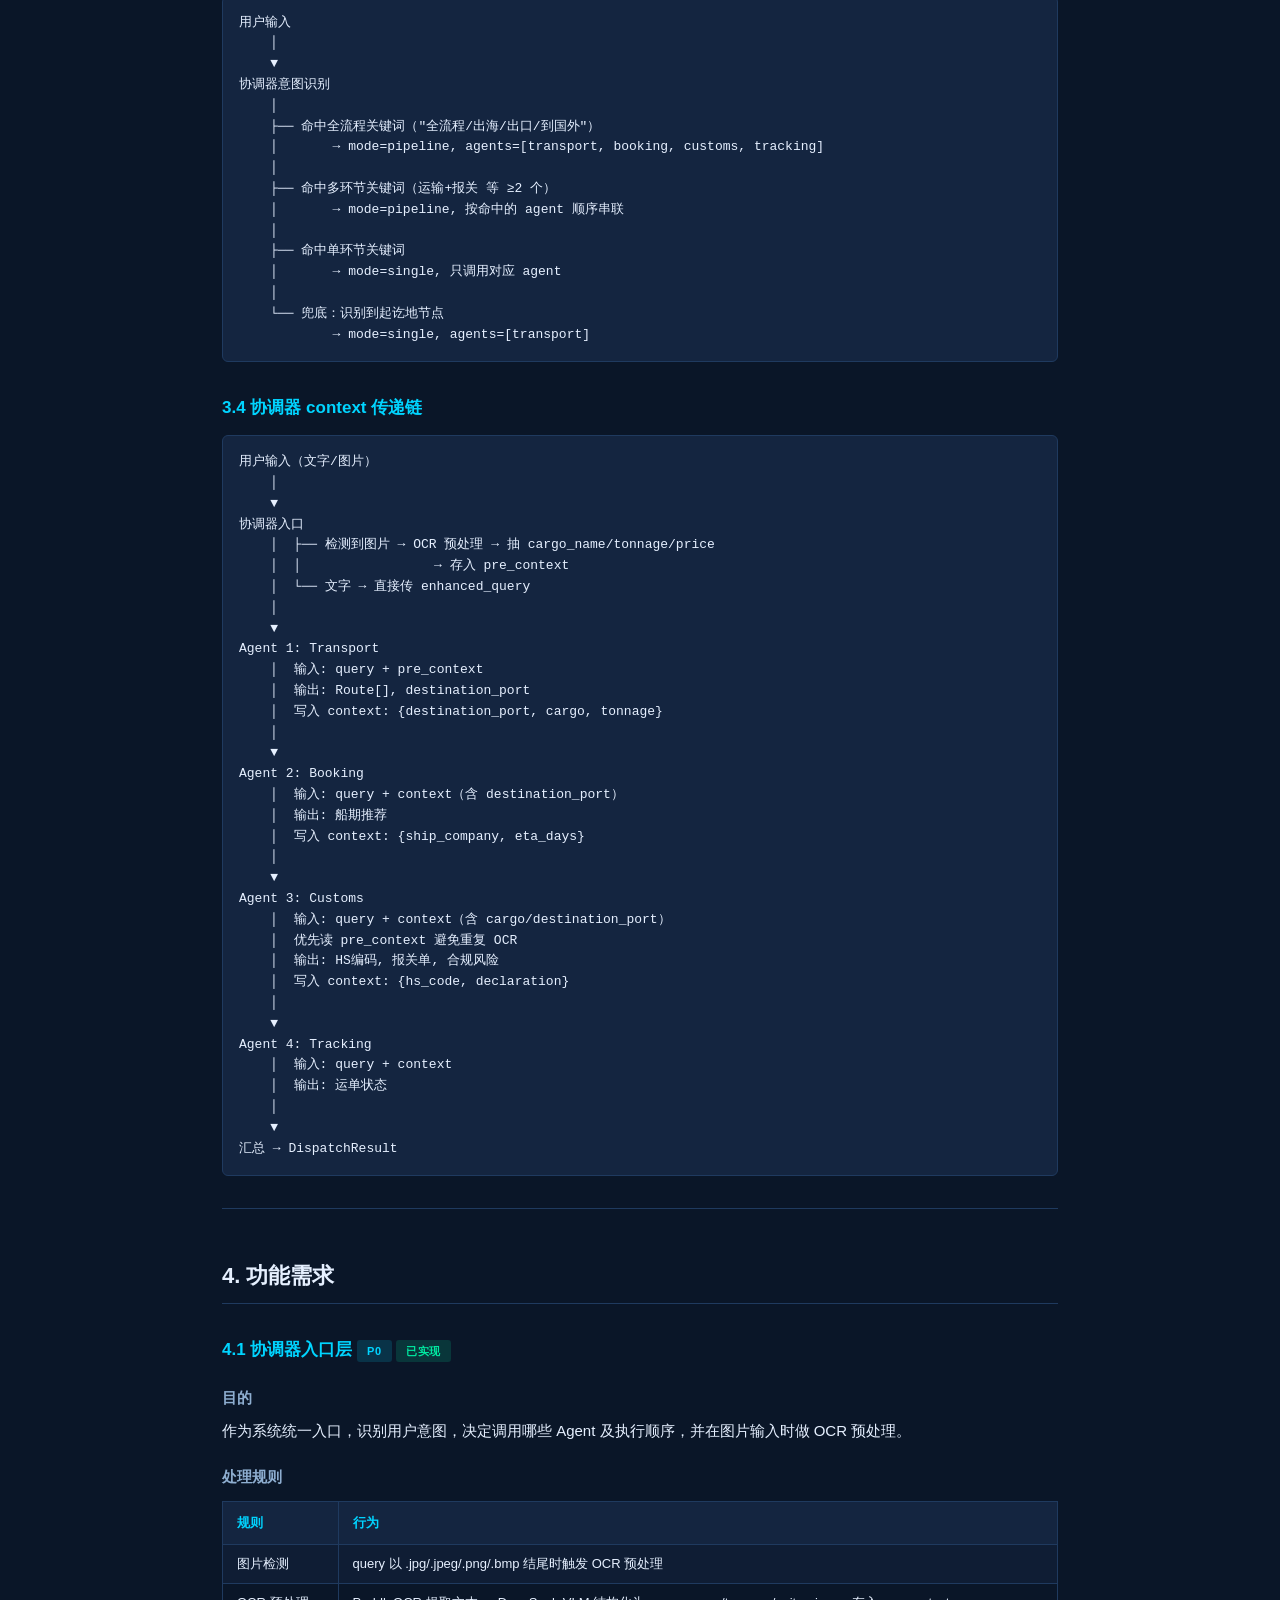
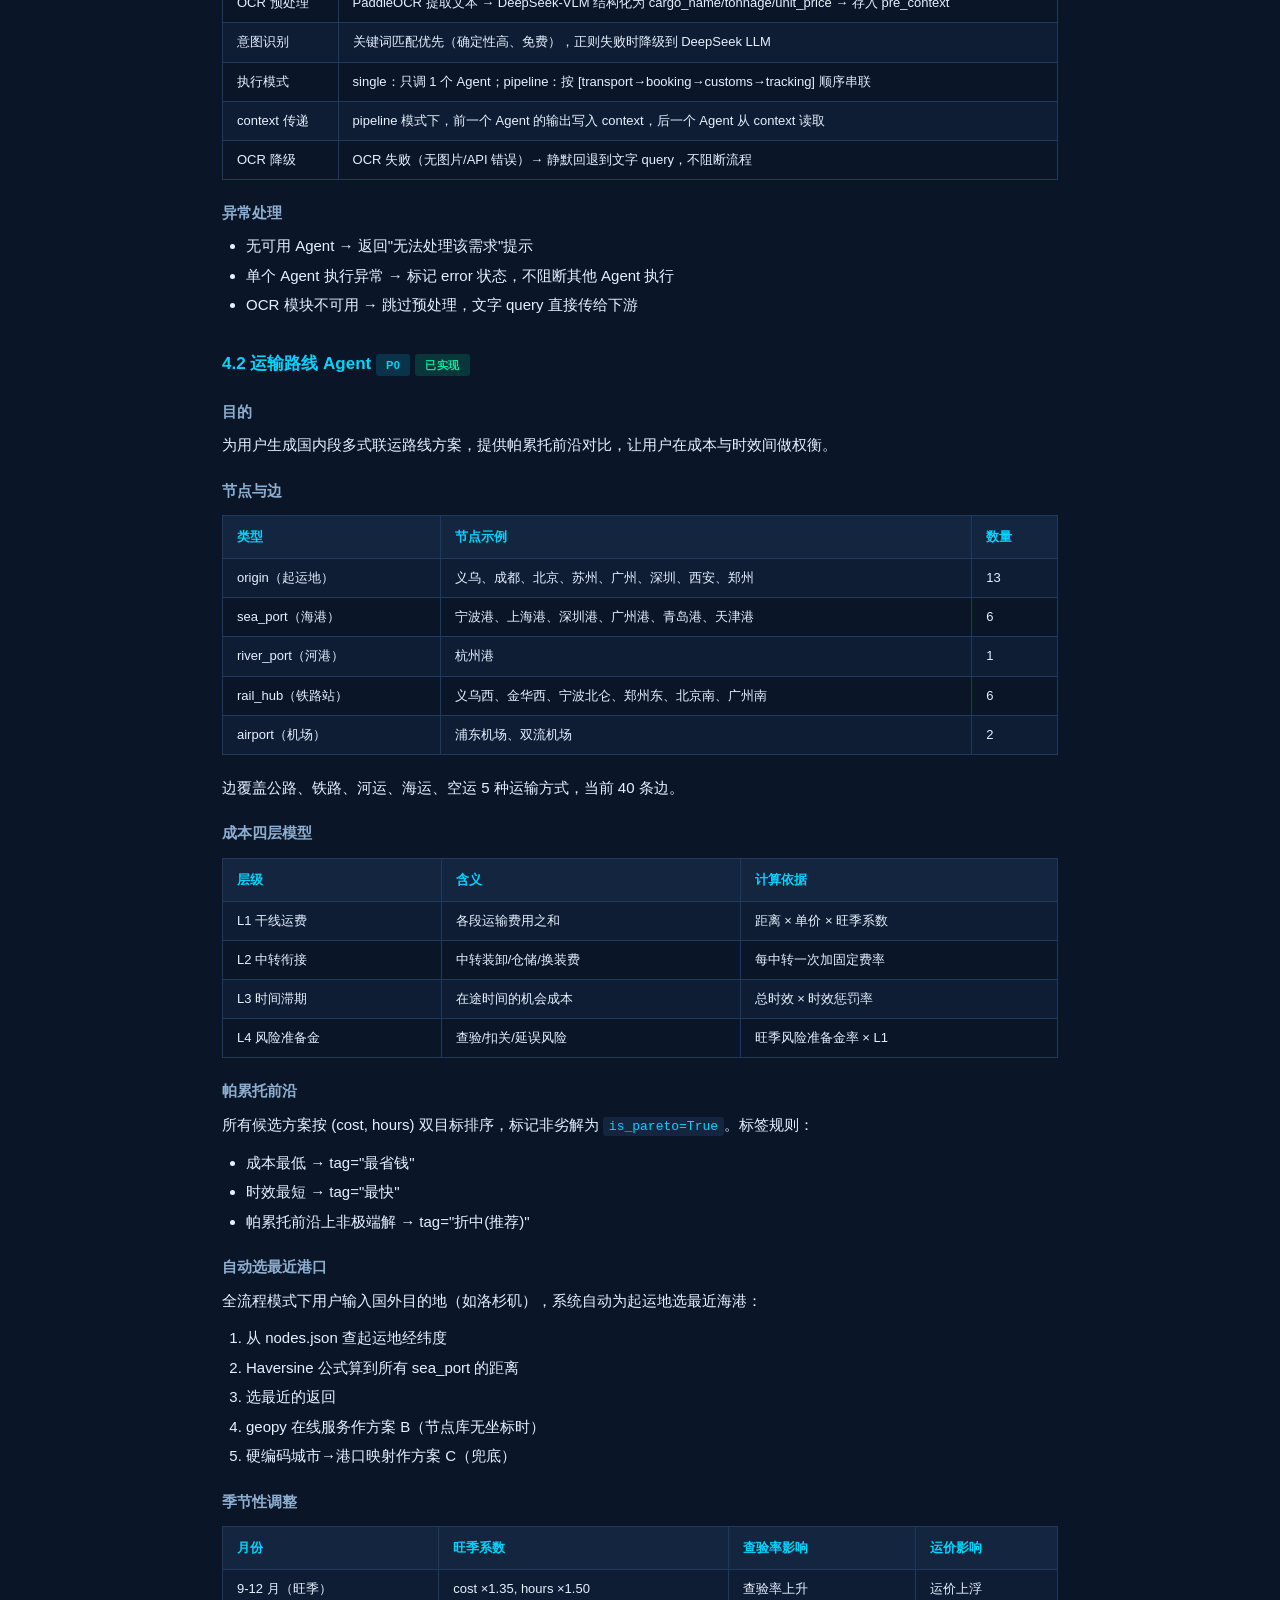
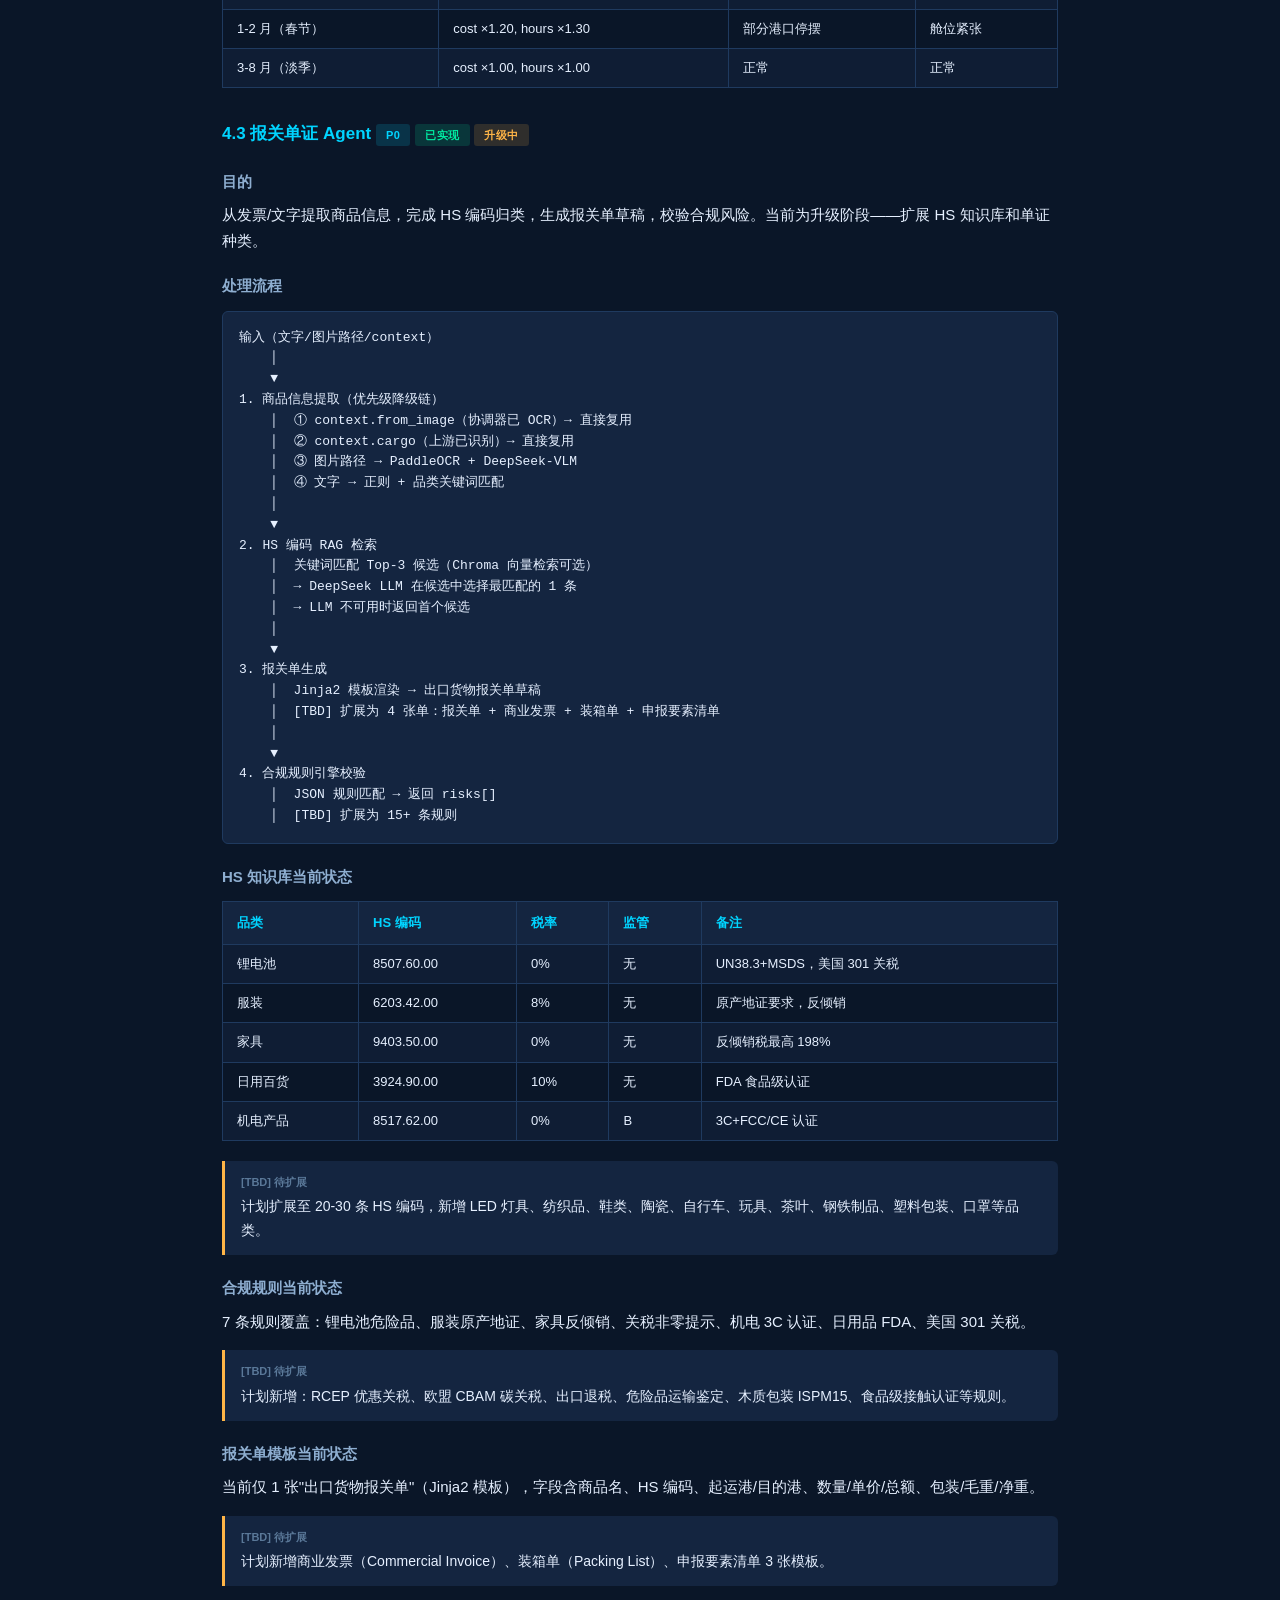
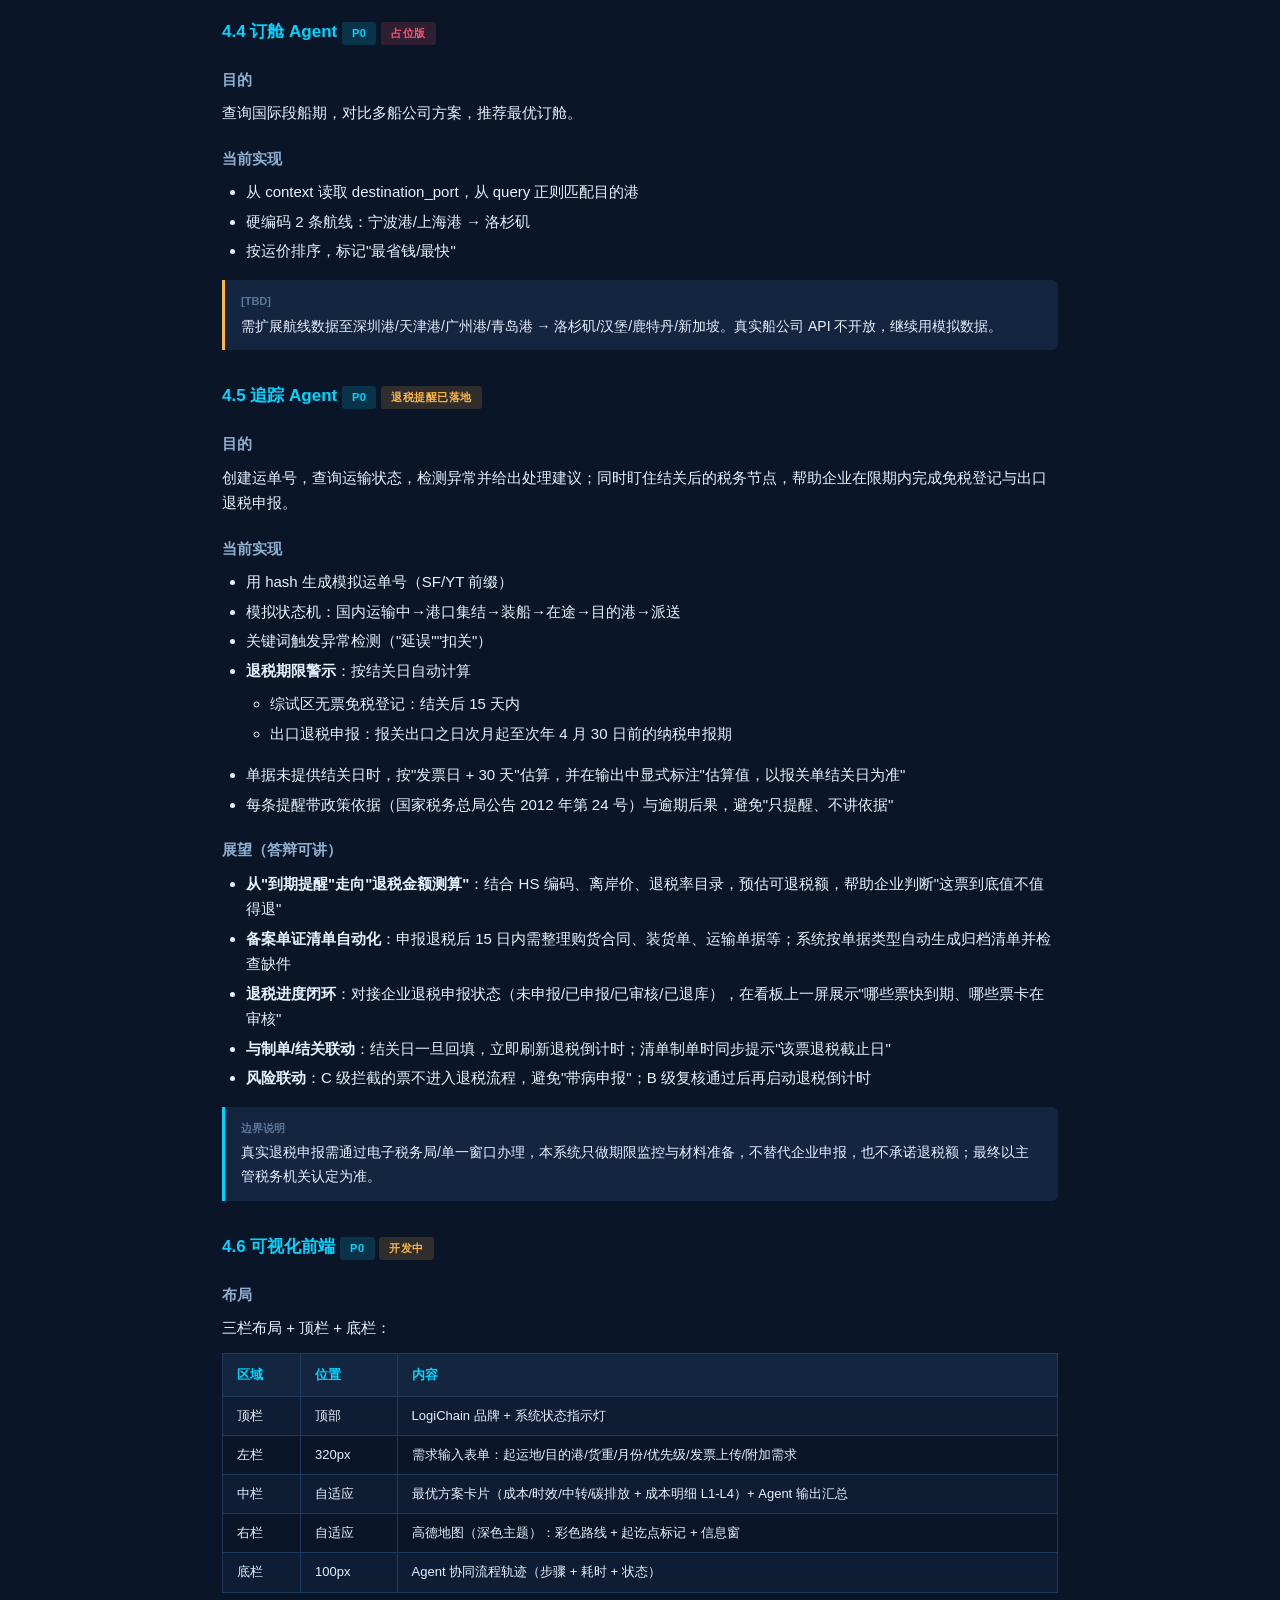
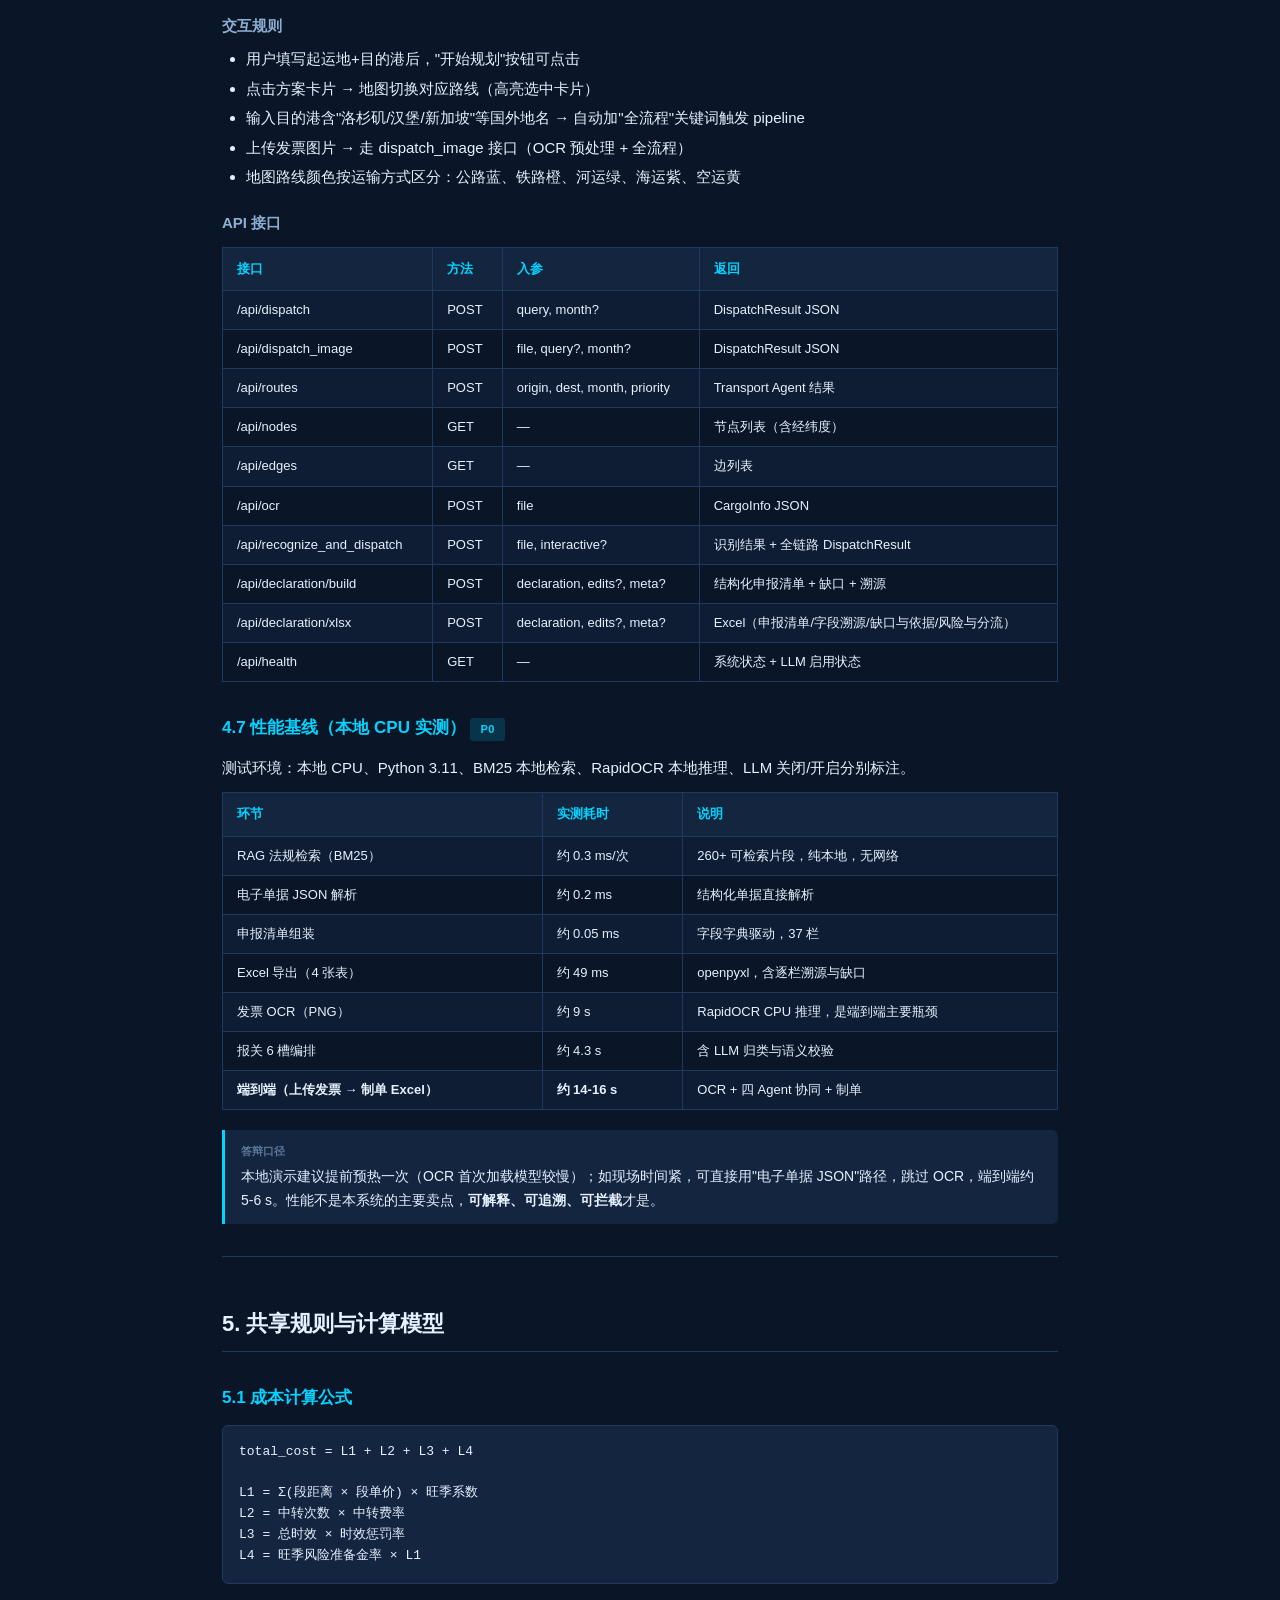
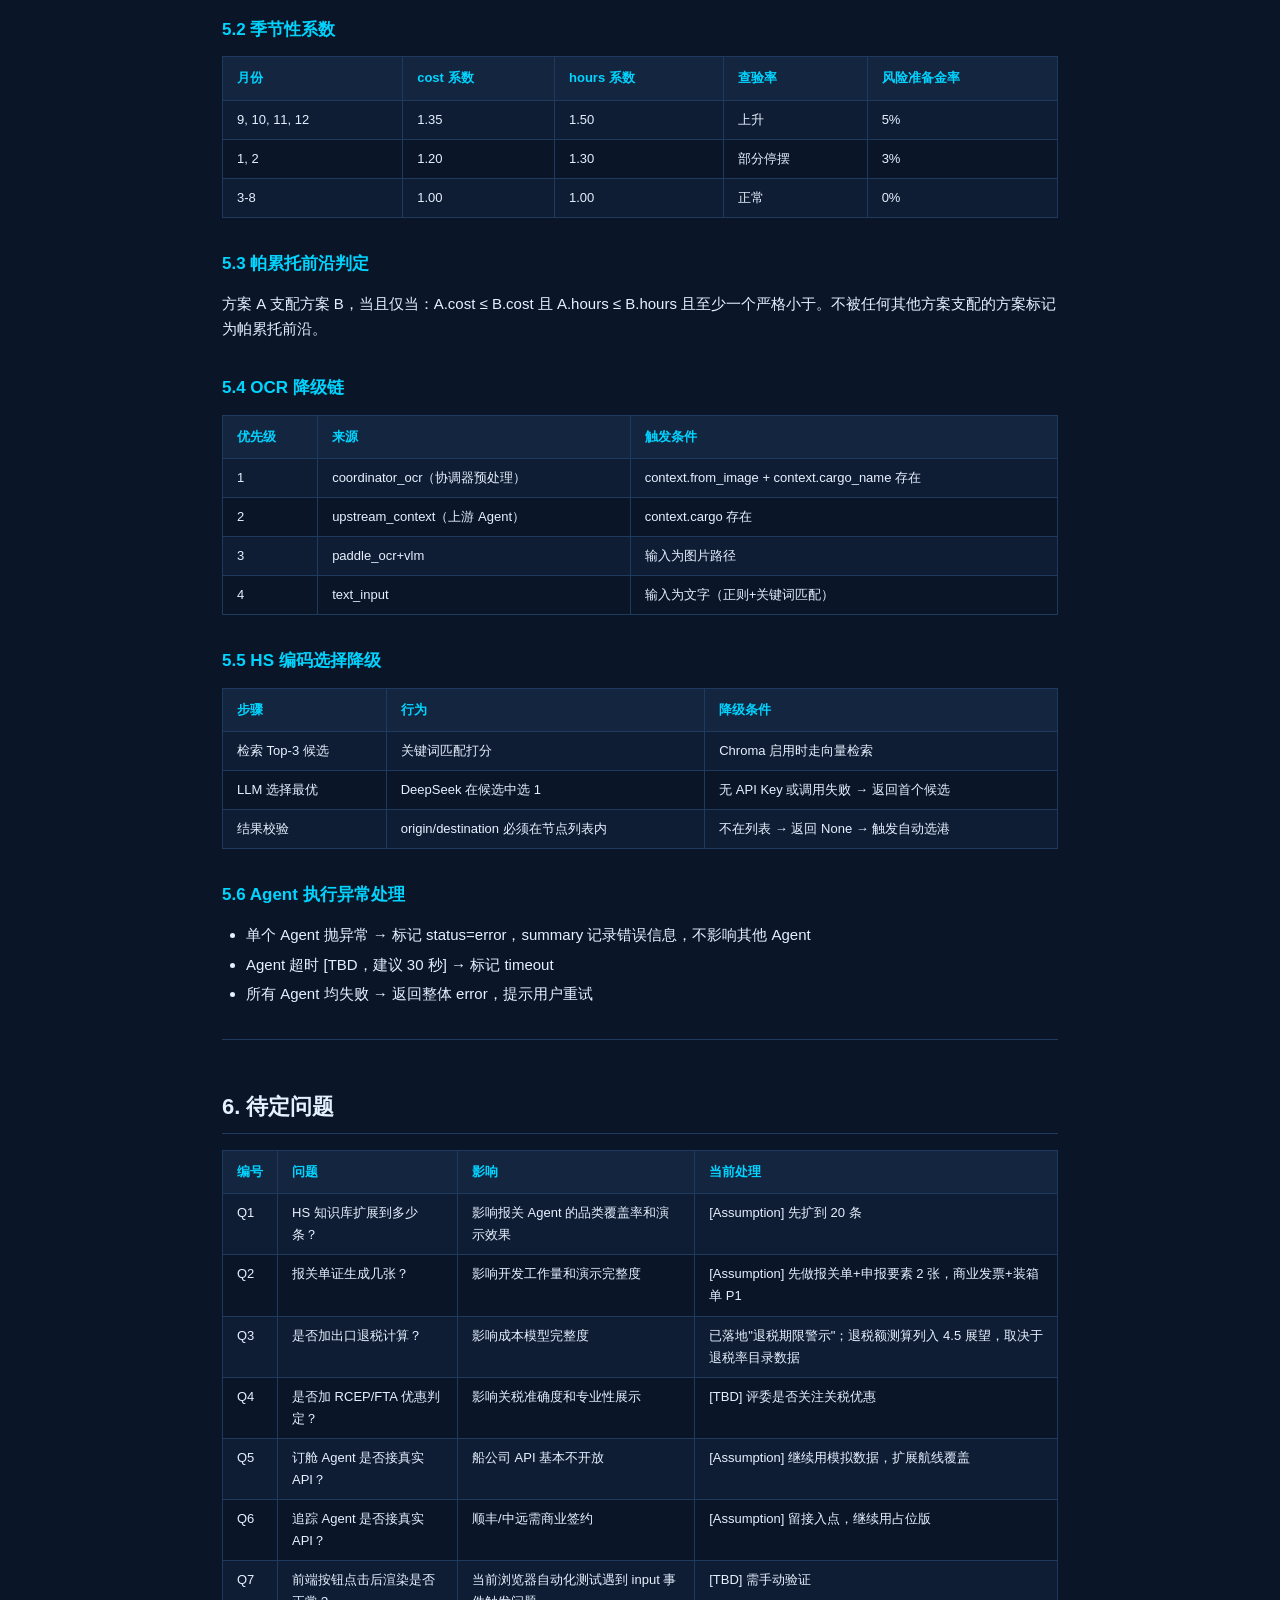
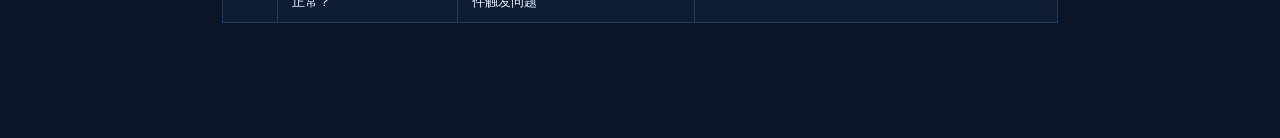
==== commit f4f96c87: "feat: 打通制单与报关 6 槽闭环，补齐 A/B/C 处置与退税期限警示 - 制单：单据要素透传到 declaration_dict，Excel 新增“风险与分流”表 - 分流：_finalize" ====
--- a/PRD.html
+++ b/PRD.html
@@ -577,21 +577,39 @@
 </div>
 
 <!-- 4.5 追踪 -->
-<h3 id="fr-tracking">4.5 追踪 Agent <span class="tag tag-p0">P0</span> <span class="tag tag-stub">占位版</span></h3>
+<h3 id="fr-tracking">4.5 追踪 Agent <span class="tag tag-p0">P0</span> <span class="tag tag-p1">退税提醒已落地</span></h3>
 
 <h4>目的</h4>
-<p>创建运单号，查询运输状态，检测异常并给出处理建议。</p>
+<p>创建运单号，查询运输状态，检测异常并给出处理建议；同时盯住结关后的税务节点，帮助企业在限期内完成免税登记与出口退税申报。</p>
 
 <h4>当前实现</h4>
 <ul>
   <li>用 hash 生成模拟运单号（SF/YT 前缀）</li>
   <li>模拟状态机：国内运输中→港口集结→装船→在途→目的港→派送</li>
   <li>关键词触发异常检测（"延误""扣关"）</li>
+  <li><b>退税期限警示</b>：按结关日自动计算
+    <ul>
+      <li>综试区无票免税登记：结关后 15 天内</li>
+      <li>出口退税申报：报关出口之日次月起至次年 4 月 30 日前的纳税申报期</li>
+    </ul>
+  </li>
+  <li>单据未提供结关日时，按"发票日 + 30 天"估算，并在输出中显式标注"估算值，以报关单结关日为准"</li>
+  <li>每条提醒带政策依据（国家税务总局公告 2012 年第 24 号）与逾期后果，避免"只提醒、不讲依据"</li>
+</ul>
+
+<h4>展望（答辩可讲）</h4>
+<ul>
+  <li><b>从"到期提醒"走向"退税金额测算"</b>：结合 HS 编码、离岸价、退税率目录，预估可退税额，帮助企业判断"这票到底值不值得退"</li>
+  <li><b>备案单证清单自动化</b>：申报退税后 15 日内需整理购货合同、装货单、运输单据等；系统按单据类型自动生成归档清单并检查缺件</li>
+  <li><b>退税进度闭环</b>：对接企业退税申报状态（未申报/已申报/已审核/已退库），在看板上一屏展示"哪些票快到期、哪些票卡在审核"</li>
+  <li><b>与制单/结关联动</b>：结关日一旦回填，立即刷新退税倒计时；清单制单时同步提示"该票退税截止日"</li>
+  <li><b>风险联动</b>：C 级拦截的票不进入退税流程，避免"带病申报"；B 级复核通过后再启动退税倒计时</li>
 </ul>
 <div class="callout">
-  <div class="label">设计说明</div>
-  真实物流 API（顺丰/中远）需商业签约，比赛演示用占位版可接受。留好 API 接入点，后续可替换。
-</div>
+  <div class="label">边界说明</div>
+  真实退税申报需通过电子税务局/单一窗口办理，本系统只做期限监控与材料准备，不替代企业申报，也不承诺退税额；最终以主管税务机关认定为准。
+</div>
+
 
 <!-- 4.6 前端 -->
 <h3 id="fr-web">4.6 可视化前端 <span class="tag tag-p0">P0</span> <span class="tag tag-p1">开发中</span></h3>
@@ -625,8 +643,30 @@
   <tr><td>/api/nodes</td><td>GET</td><td>—</td><td>节点列表（含经纬度）</td></tr>
   <tr><td>/api/edges</td><td>GET</td><td>—</td><td>边列表</td></tr>
   <tr><td>/api/ocr</td><td>POST</td><td>file</td><td>CargoInfo JSON</td></tr>
+  <tr><td>/api/recognize_and_dispatch</td><td>POST</td><td>file, interactive?</td><td>识别结果 + 全链路 DispatchResult</td></tr>
+  <tr><td>/api/declaration/build</td><td>POST</td><td>declaration, edits?, meta?</td><td>结构化申报清单 + 缺口 + 溯源</td></tr>
+  <tr><td>/api/declaration/xlsx</td><td>POST</td><td>declaration, edits?, meta?</td><td>Excel（申报清单/字段溯源/缺口与依据/风险与分流）</td></tr>
   <tr><td>/api/health</td><td>GET</td><td>—</td><td>系统状态 + LLM 启用状态</td></tr>
 </table>
+
+<!-- 4.7 性能基线 -->
+<h3 id="perf-baseline">4.7 性能基线（本地 CPU 实测） <span class="tag tag-p0">P0</span></h3>
+<p>测试环境：本地 CPU、Python 3.11、BM25 本地检索、RapidOCR 本地推理、LLM 关闭/开启分别标注。</p>
+<table>
+  <tr><th>环节</th><th>实测耗时</th><th>说明</th></tr>
+  <tr><td>RAG 法规检索（BM25）</td><td>约 0.3 ms/次</td><td>260+ 可检索片段，纯本地，无网络</td></tr>
+  <tr><td>电子单据 JSON 解析</td><td>约 0.2 ms</td><td>结构化单据直接解析</td></tr>
+  <tr><td>申报清单组装</td><td>约 0.05 ms</td><td>字段字典驱动，37 栏</td></tr>
+  <tr><td>Excel 导出（4 张表）</td><td>约 49 ms</td><td>openpyxl，含逐栏溯源与缺口</td></tr>
+  <tr><td>发票 OCR（PNG）</td><td>约 9 s</td><td>RapidOCR CPU 推理，是端到端主要瓶颈</td></tr>
+  <tr><td>报关 6 槽编排</td><td>约 4.3 s</td><td>含 LLM 归类与语义校验</td></tr>
+  <tr><td><b>端到端（上传发票 → 制单 Excel）</b></td><td><b>约 14-16 s</b></td><td>OCR + 四 Agent 协同 + 制单</td></tr>
+</table>
+<div class="callout">
+  <div class="label">答辩口径</div>
+  本地演示建议提前预热一次（OCR 首次加载模型较慢）；如现场时间紧，可直接用"电子单据 JSON"路径，跳过 OCR，端到端约 5-6 s。性能不是本系统的主要卖点，<b>可解释、可追溯、可拦截</b>才是。
+</div>
+
 
 <hr>
 
@@ -685,7 +725,7 @@
   <tr><th>编号</th><th>问题</th><th>影响</th><th>当前处理</th></tr>
   <tr><td>Q1</td><td>HS 知识库扩展到多少条？</td><td>影响报关 Agent 的品类覆盖率和演示效果</td><td>[Assumption] 先扩到 20 条</td></tr>
   <tr><td>Q2</td><td>报关单证生成几张？</td><td>影响开发工作量和演示完整度</td><td>[Assumption] 先做报关单+申报要素 2 张，商业发票+装箱单 P1</td></tr>
-  <tr><td>Q3</td><td>是否加出口退税计算？</td><td>影响成本模型完整度</td><td>[TBD] 取决于退税率数据获取</td></tr>
+  <tr><td>Q3</td><td>是否加出口退税计算？</td><td>影响成本模型完整度</td><td>已落地"退税期限警示"；退税额测算列入 4.5 展望，取决于退税率目录数据</td></tr>
   <tr><td>Q4</td><td>是否加 RCEP/FTA 优惠判定？</td><td>影响关税准确度和专业性展示</td><td>[TBD] 评委是否关注关税优惠</td></tr>
   <tr><td>Q5</td><td>订舱 Agent 是否接真实 API？</td><td>船公司 API 基本不开放</td><td>[Assumption] 继续用模拟数据，扩展航线覆盖</td></tr>
   <tr><td>Q6</td><td>追踪 Agent 是否接真实 API？</td><td>顺丰/中远需商业签约</td><td>[Assumption] 留接入点，继续用占位版</td></tr>
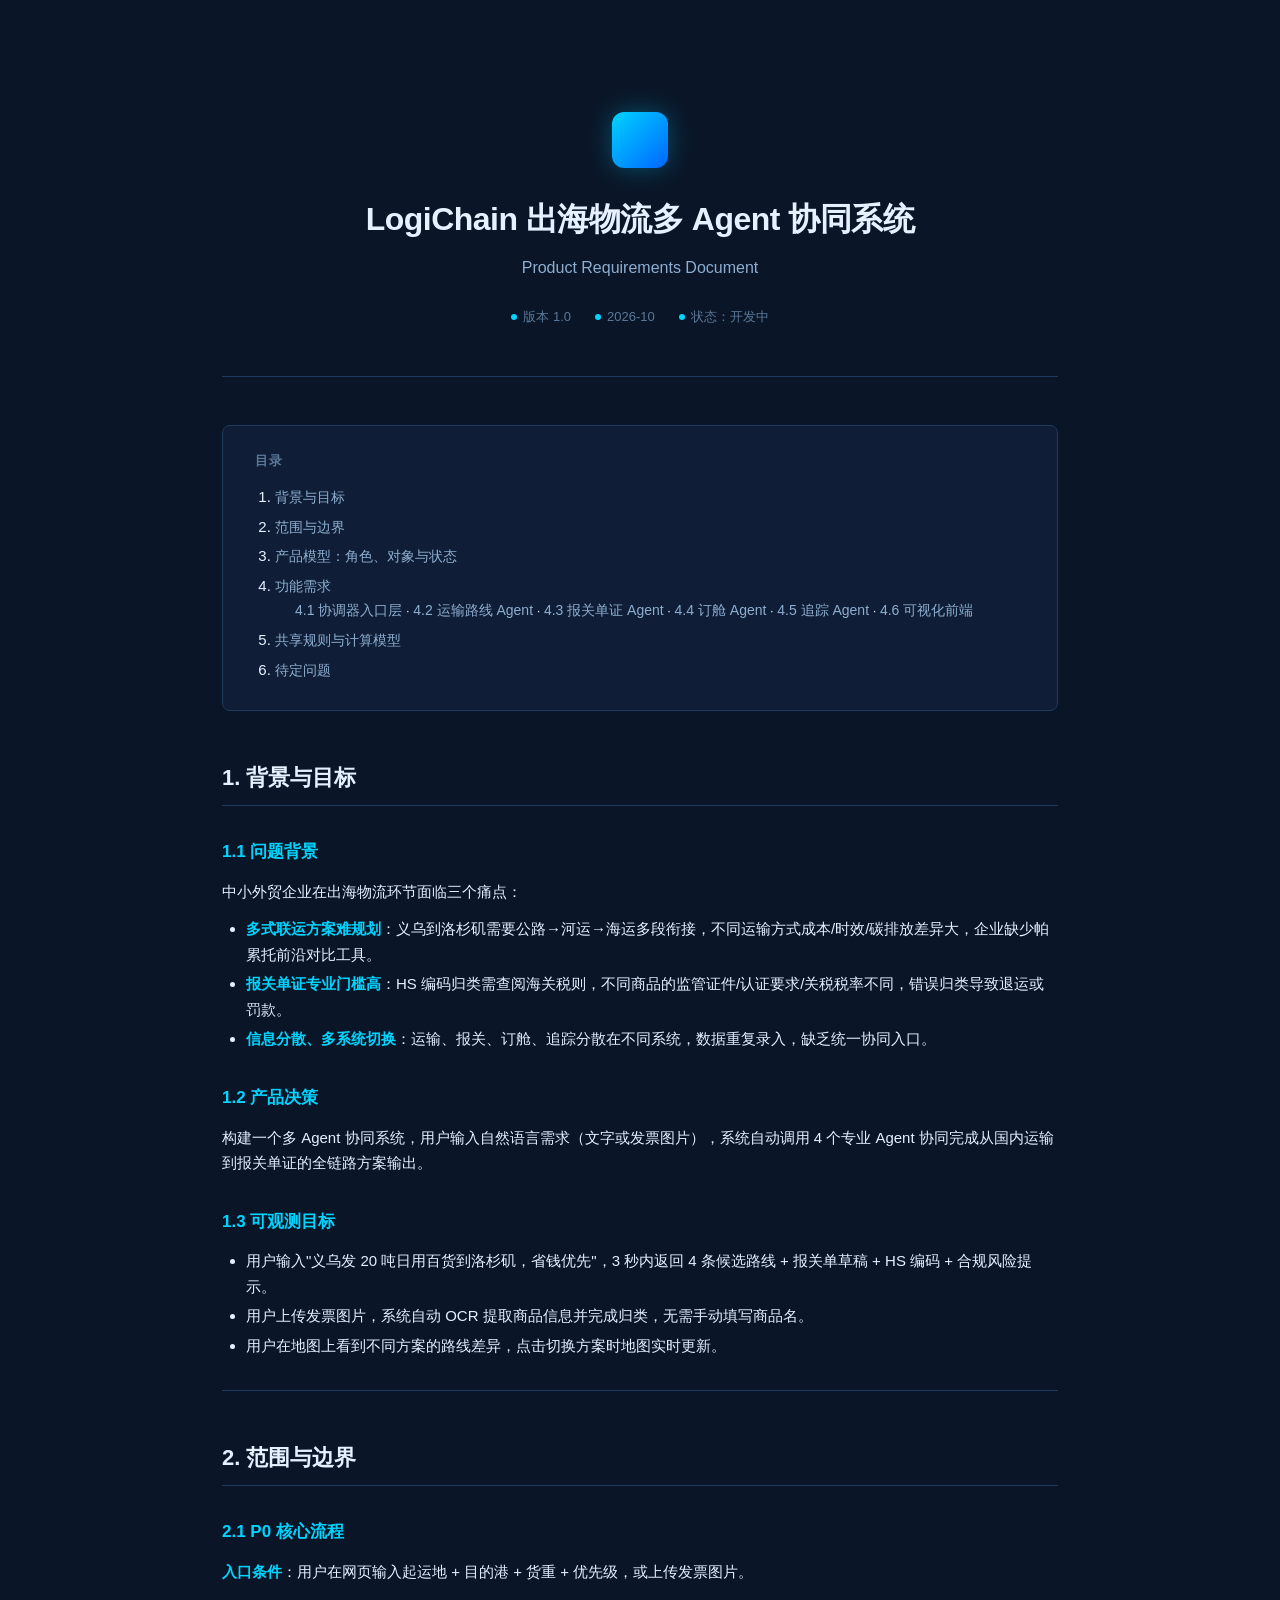
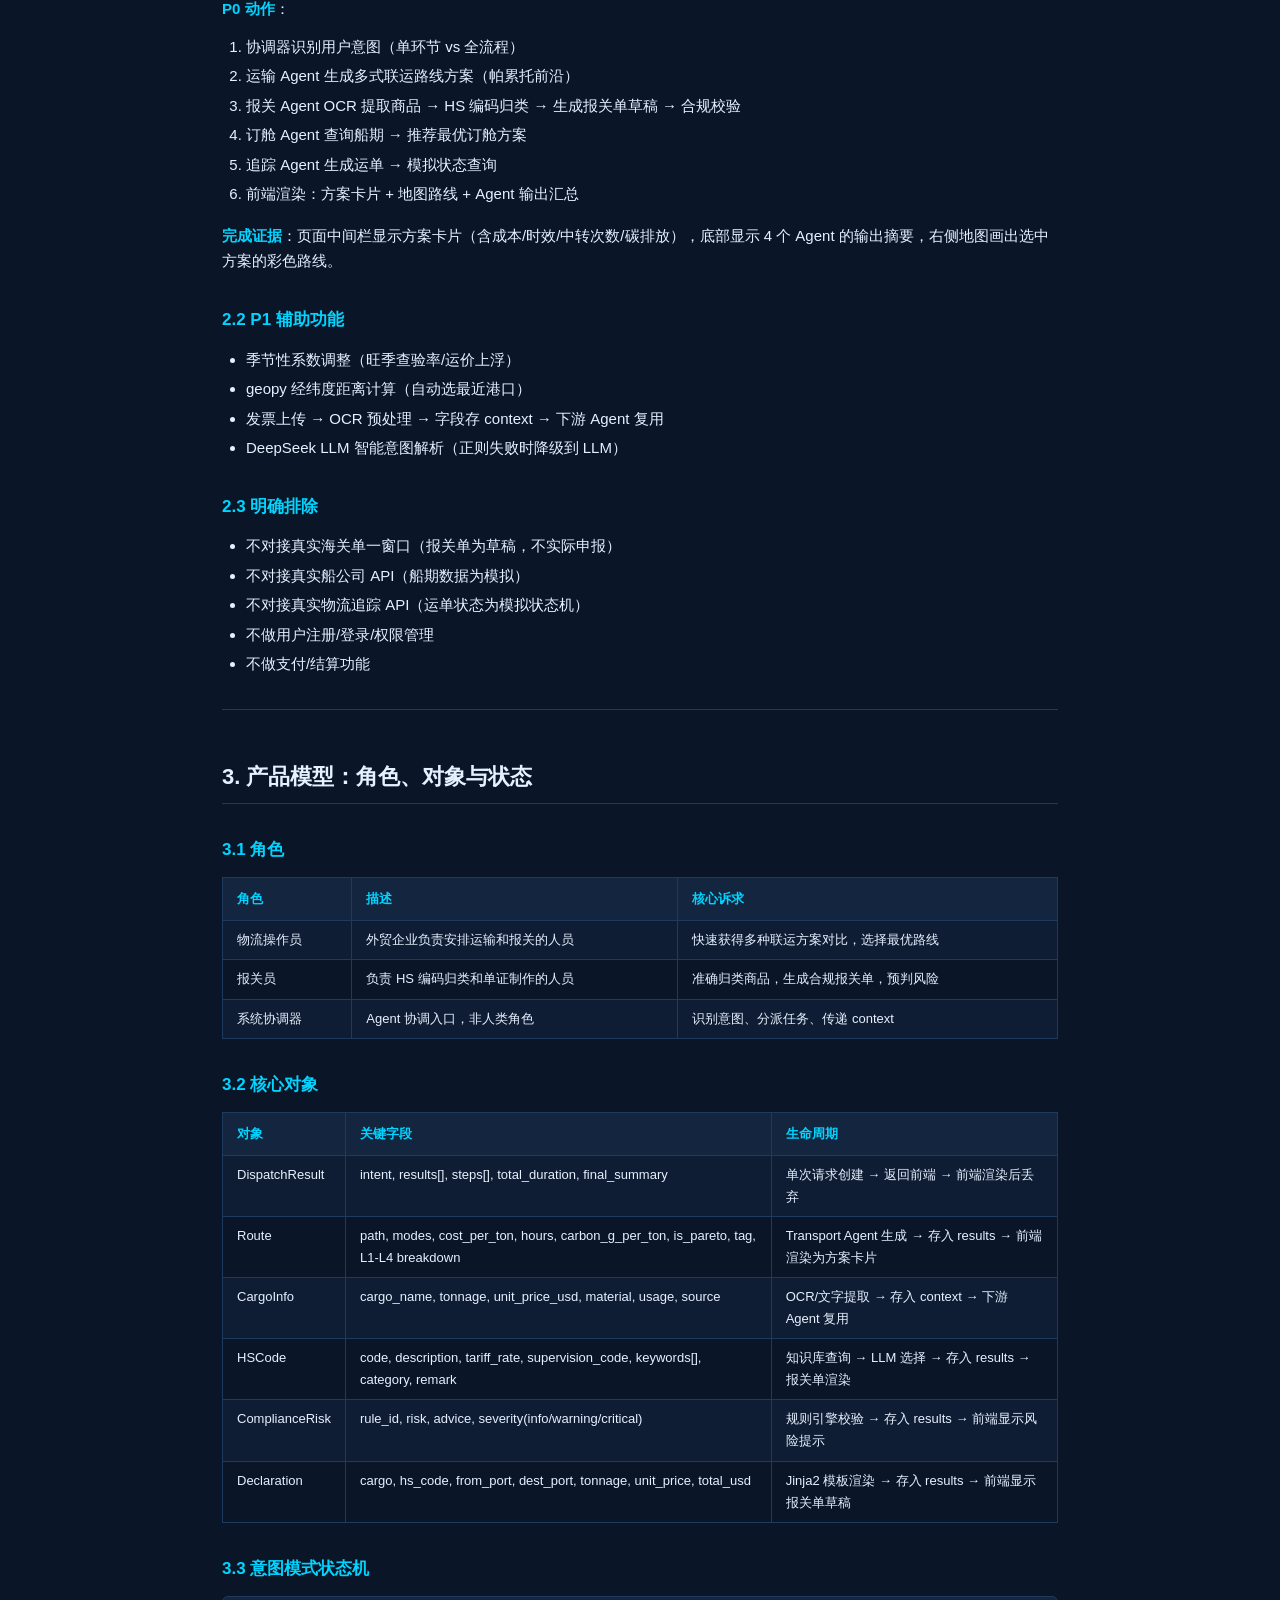
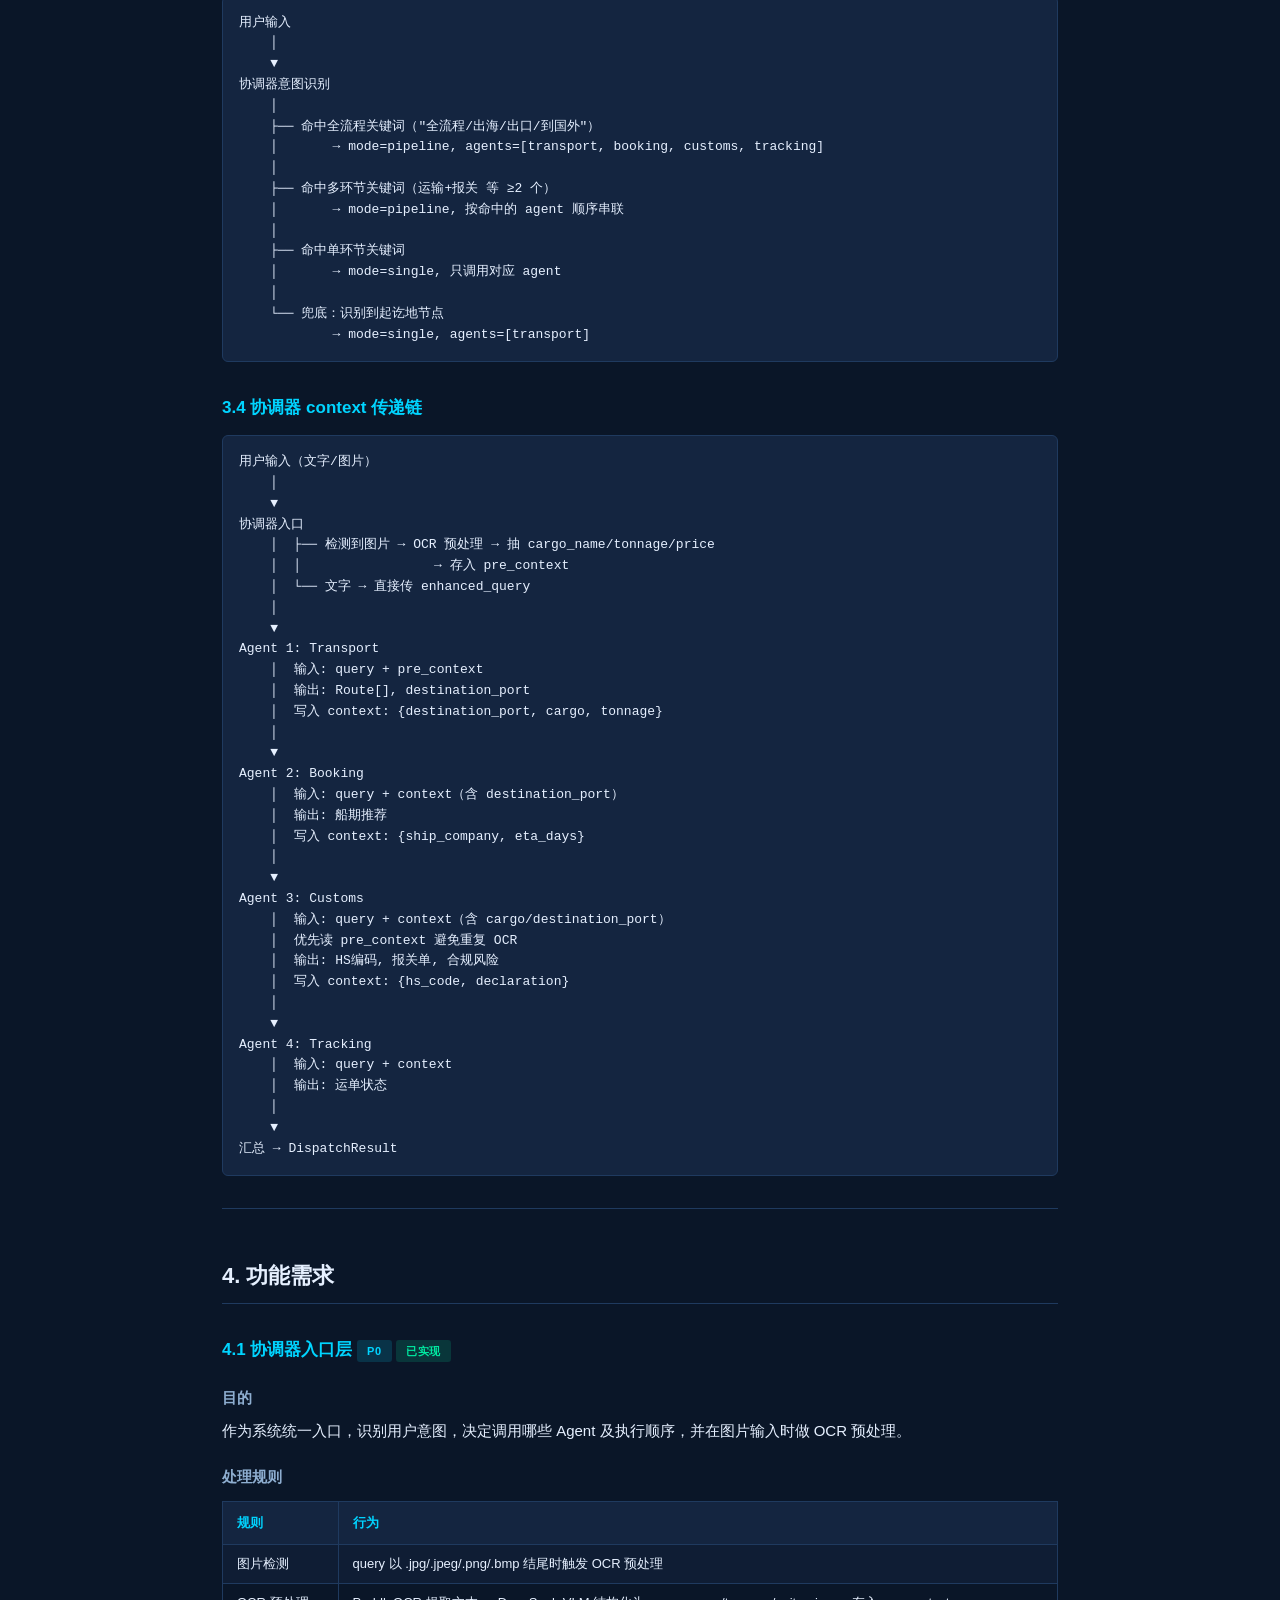
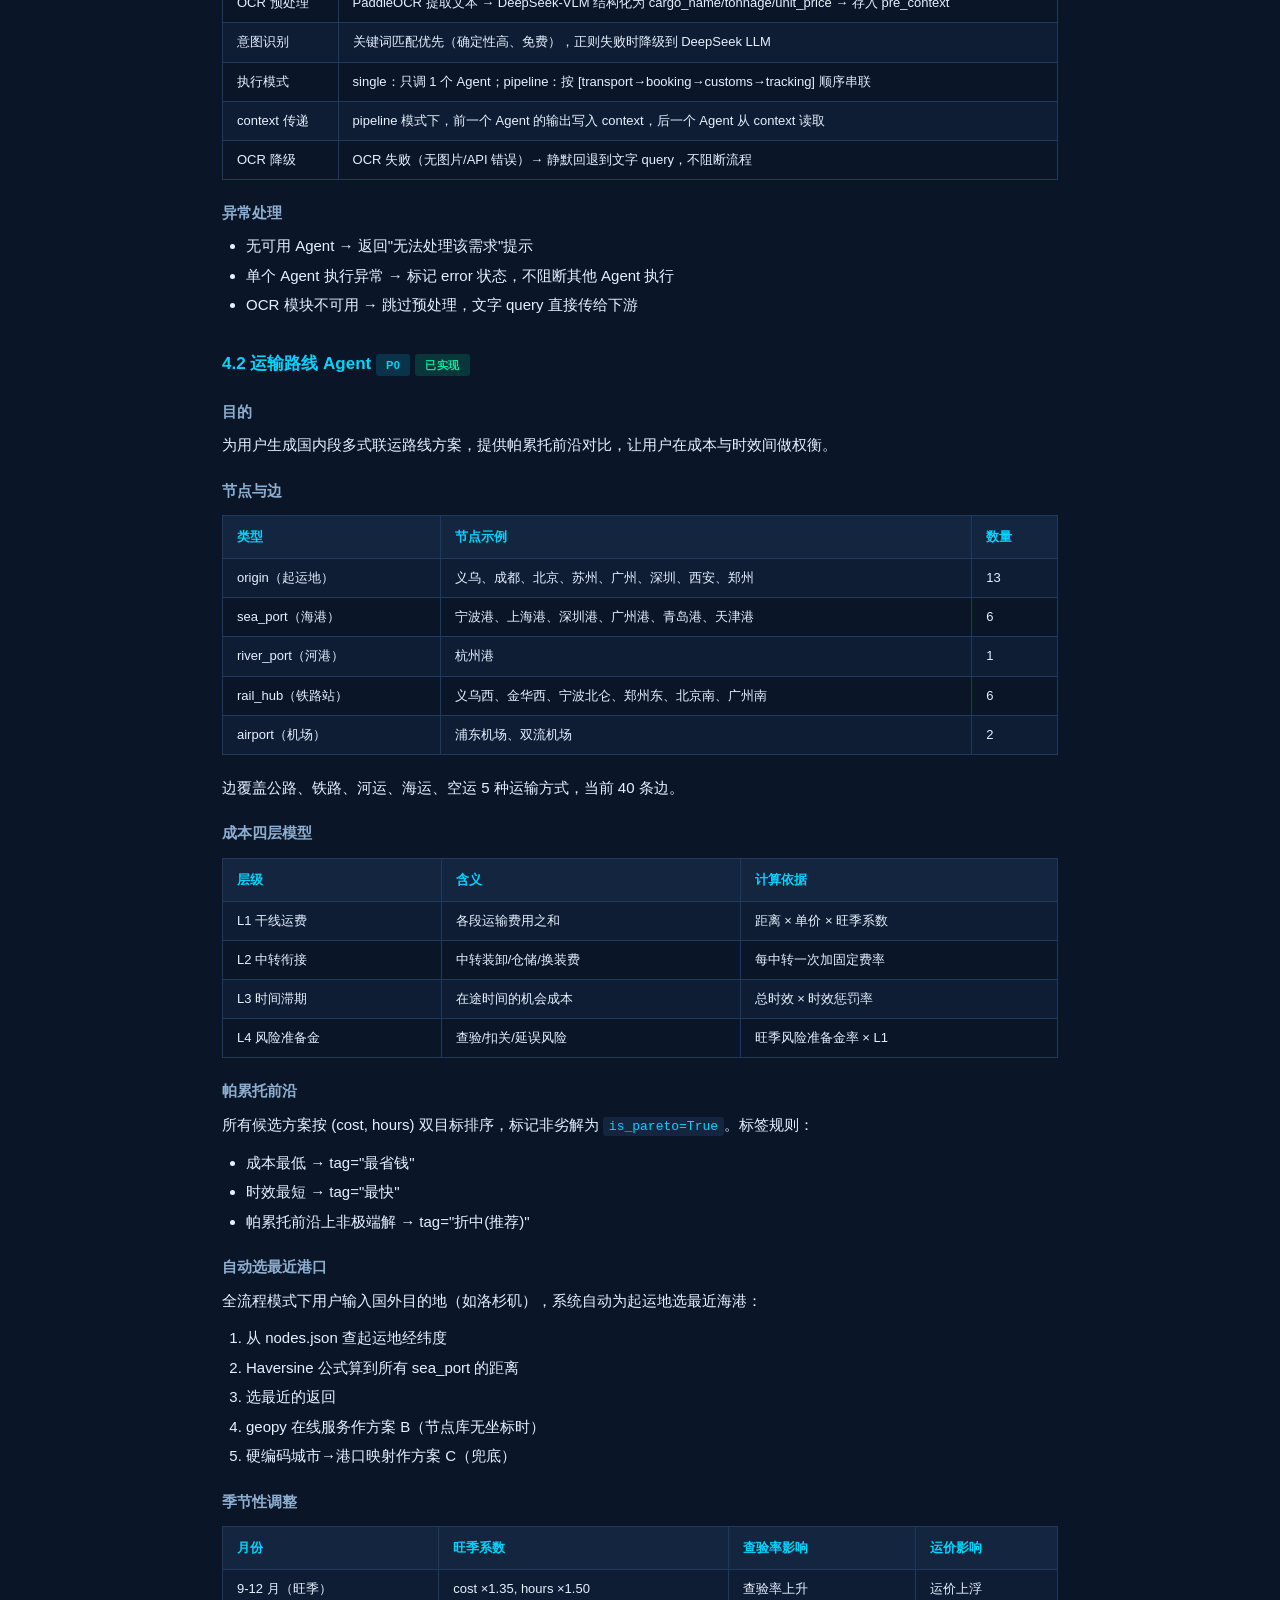
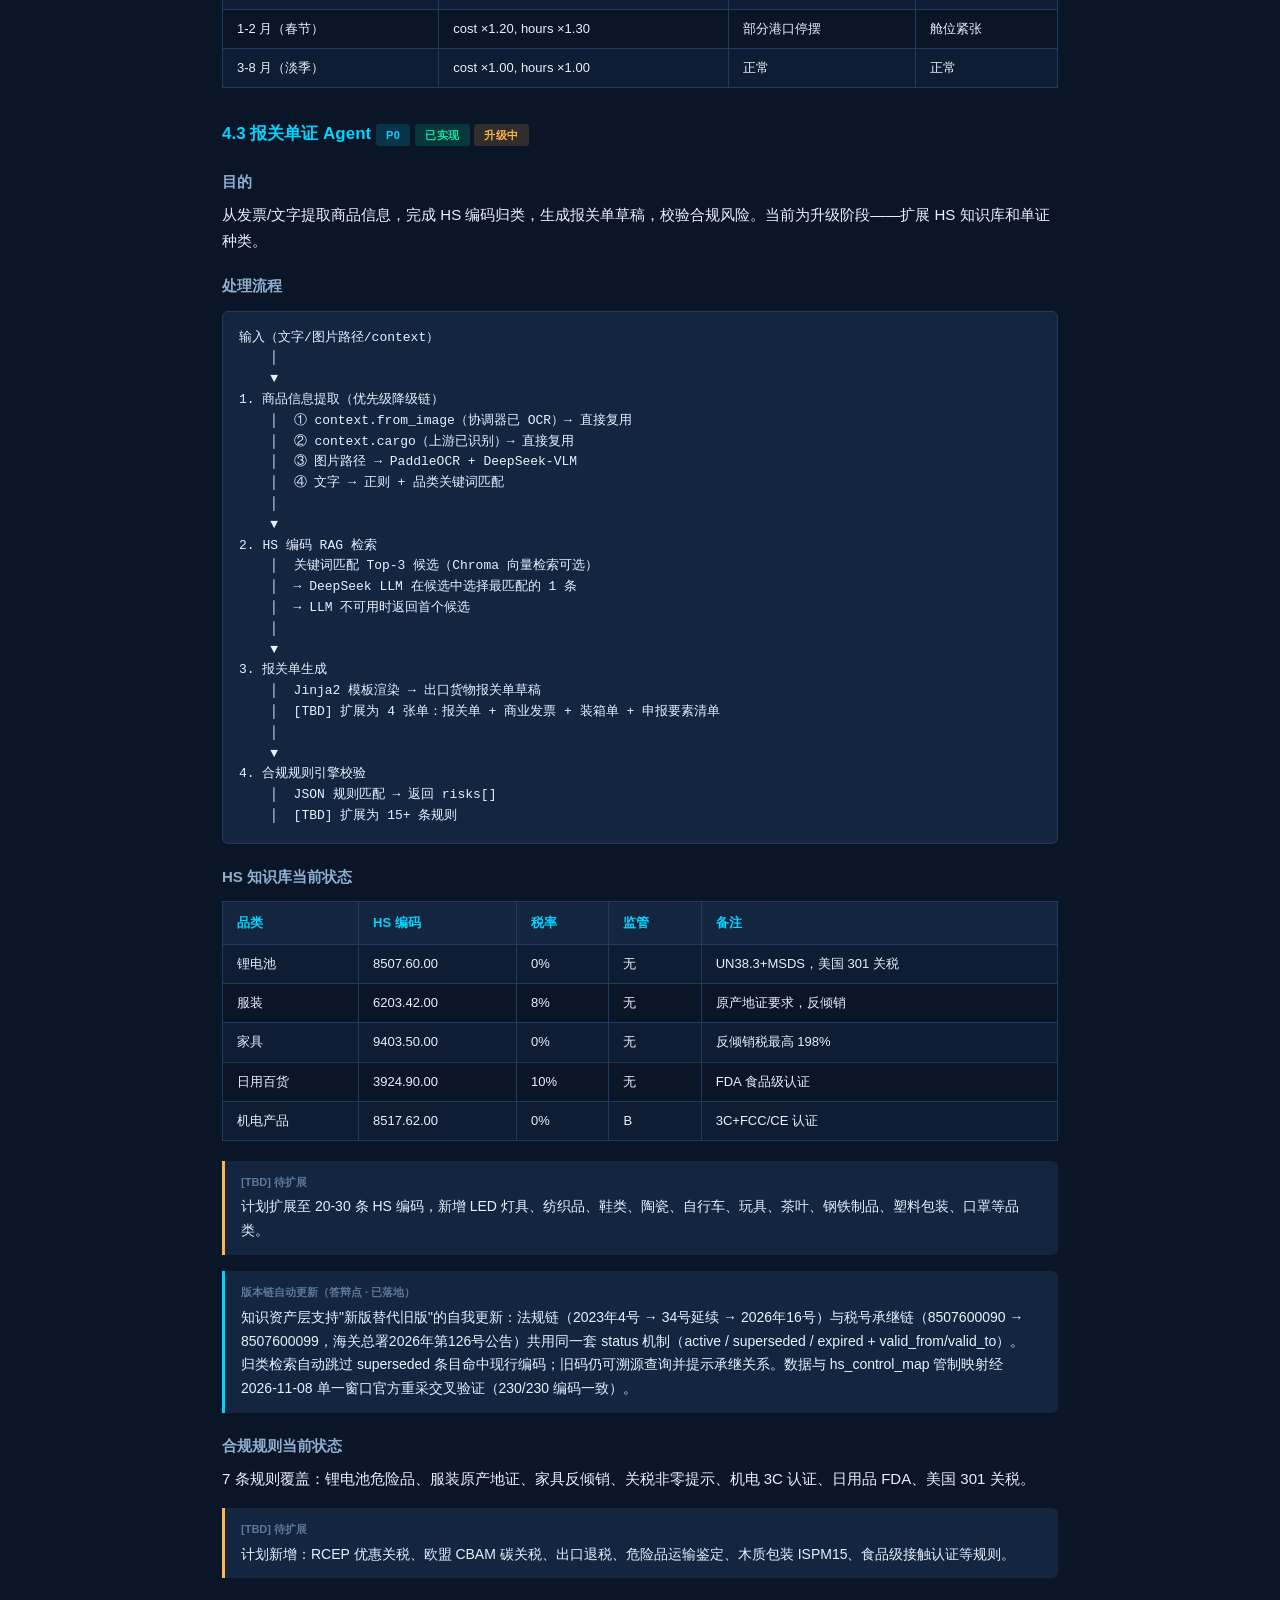
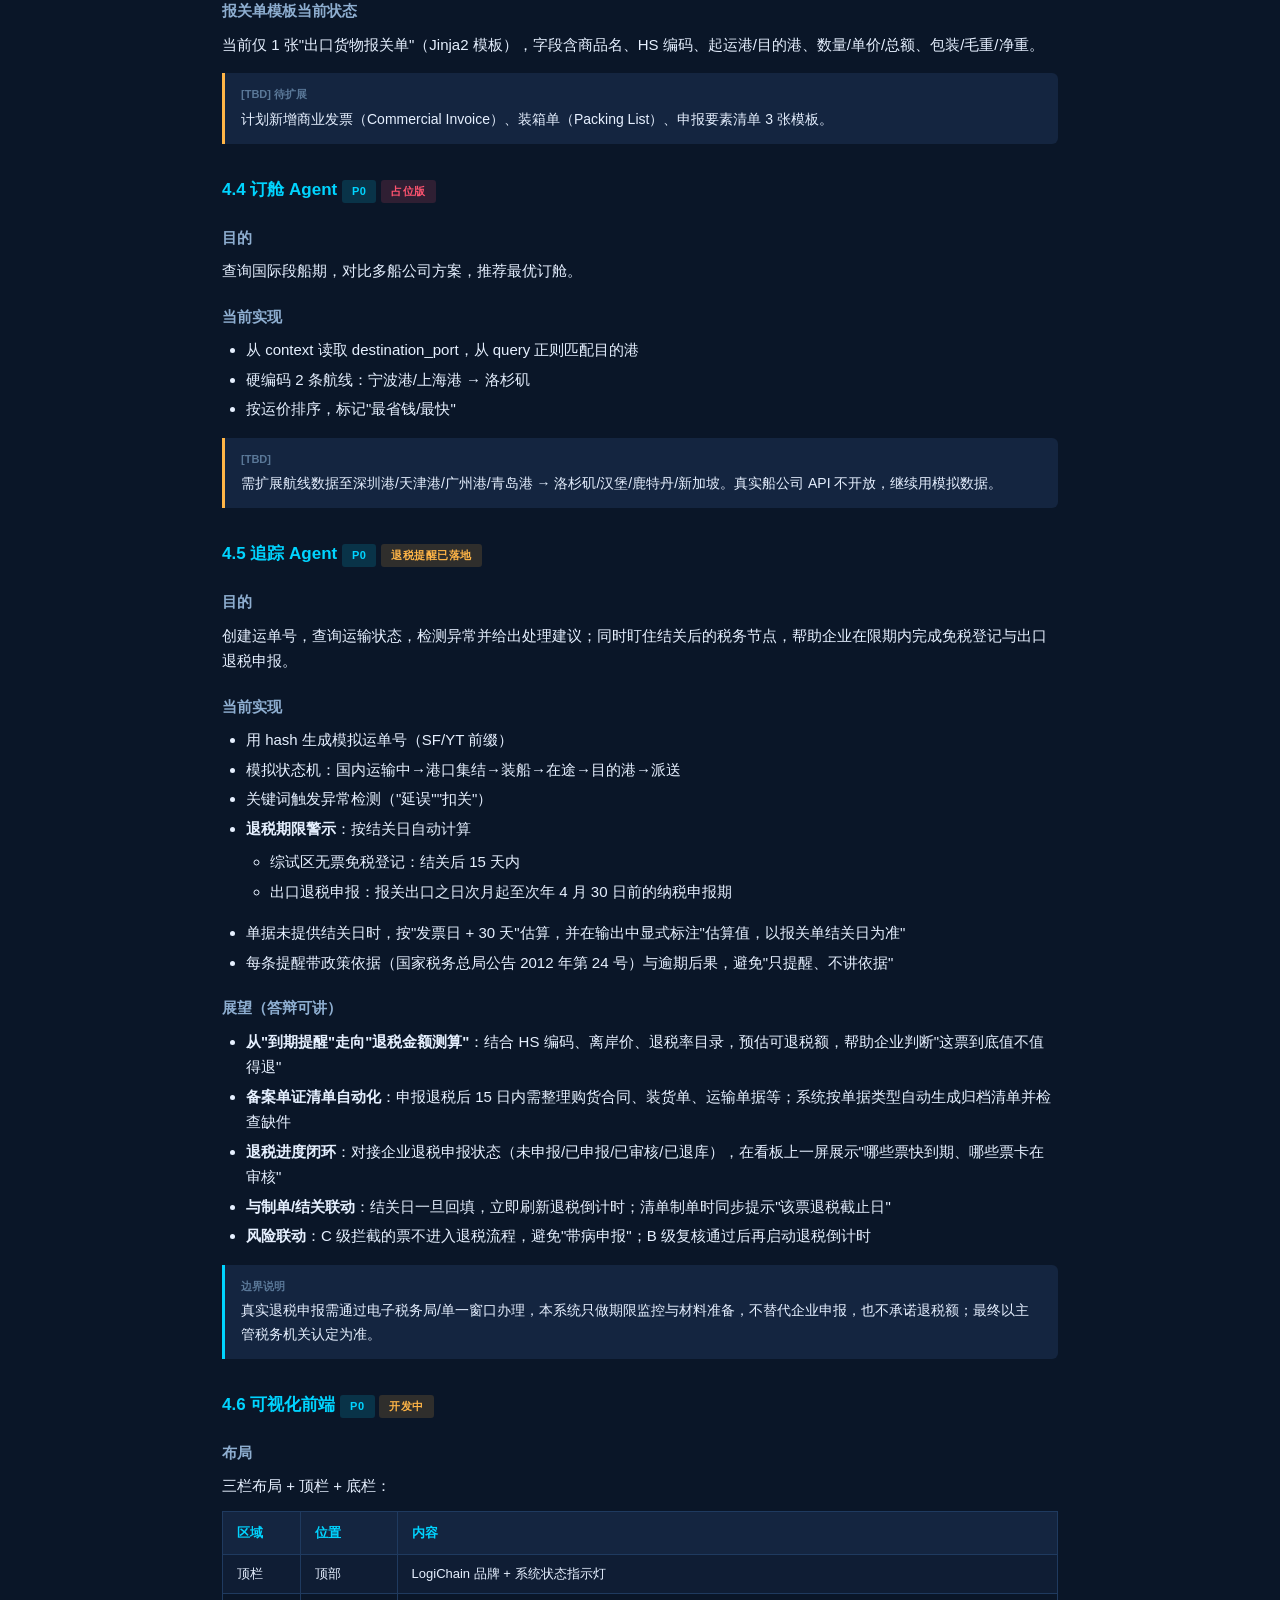
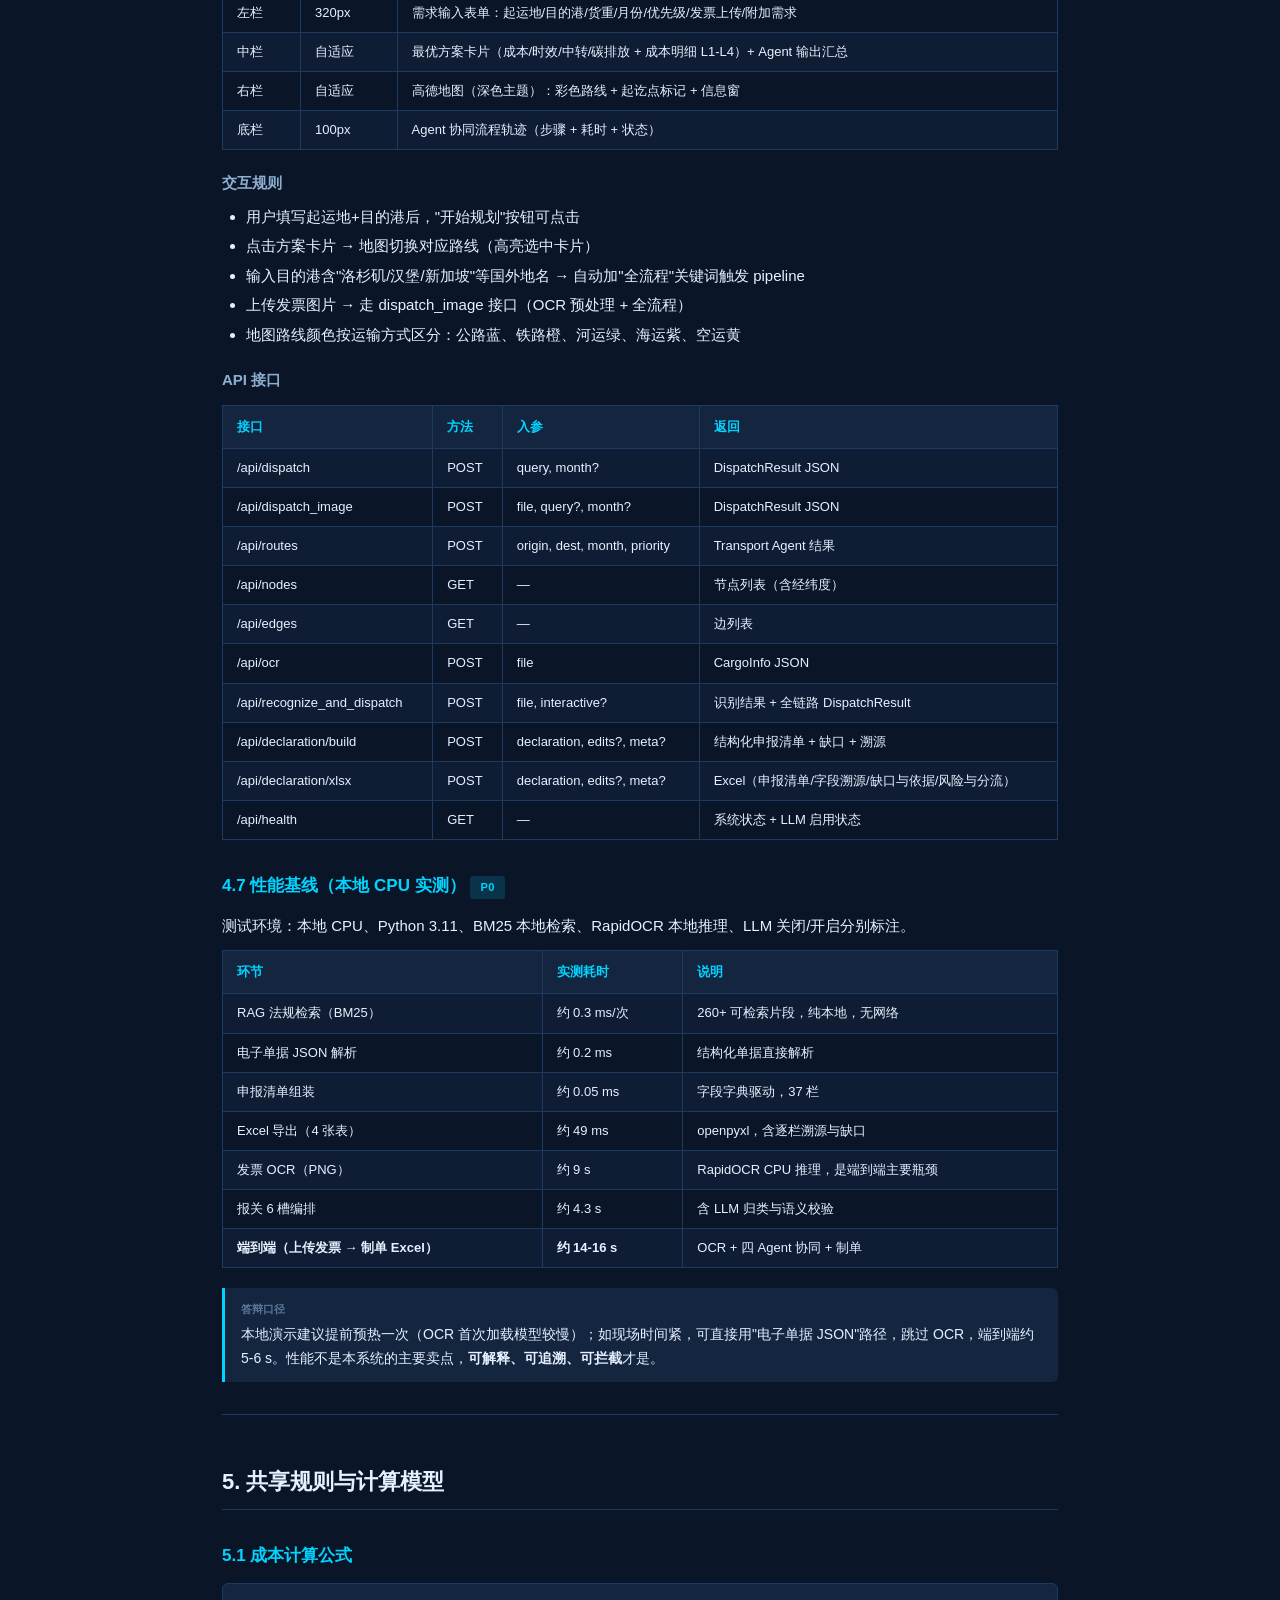
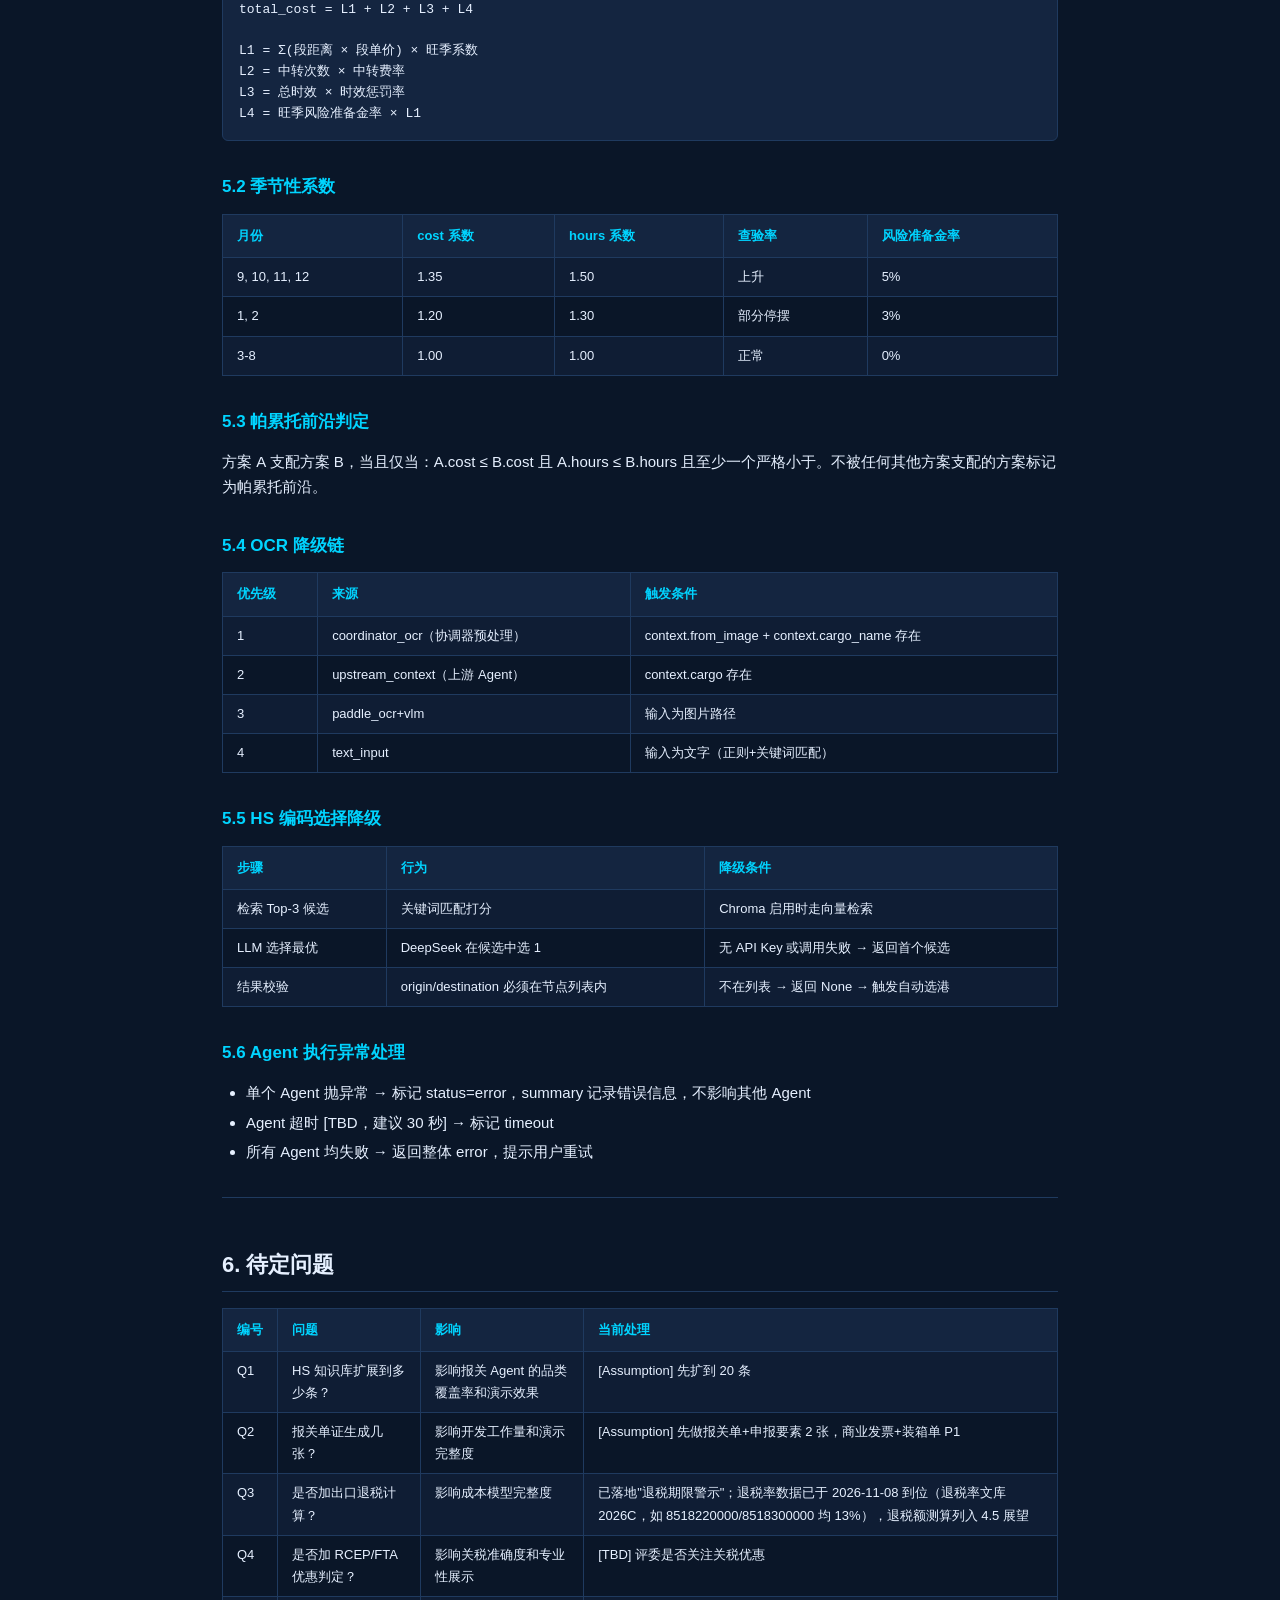
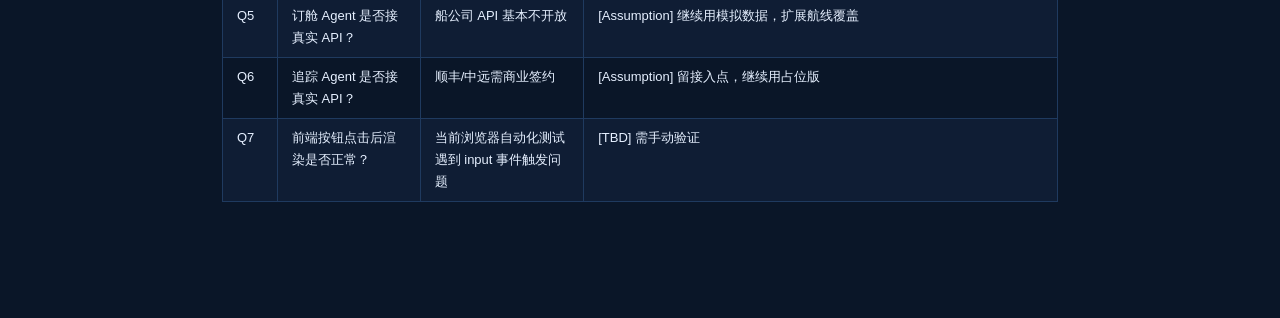
==== commit 9b6800ea: "feat: 落库2026税则四税号与40号公告/填制规范原文，建立税号承继链 - hs_codes.json 扩至13条：新增8507600099（承继090，126号公告）与8518300000，补" ====
--- a/PRD.html
+++ b/PRD.html
@@ -544,6 +544,11 @@
   <div class="label">[TBD] 待扩展</div>
   计划扩展至 20-30 条 HS 编码，新增 LED 灯具、纺织品、鞋类、陶瓷、自行车、玩具、茶叶、钢铁制品、塑料包装、口罩等品类。
 </div>
+<div class="callout success">
+  <div class="label">版本链自动更新（答辩点 · 已落地）</div>
+  知识资产层支持"新版替代旧版"的自我更新：法规链（2023年4号 → 34号延续 → 2026年16号）与税号承继链（8507600090 → 8507600099，海关总署2026年第126号公告）共用同一套 status 机制（active / superseded / expired + valid_from/valid_to）。
+  归类检索自动跳过 superseded 条目命中现行编码；旧码仍可溯源查询并提示承继关系。数据与 hs_control_map 管制映射经 2026-11-08 单一窗口官方重采交叉验证（230/230 编码一致）。
+</div>
 
 <h4>合规规则当前状态</h4>
 <p>7 条规则覆盖：锂电池危险品、服装原产地证、家具反倾销、关税非零提示、机电 3C 认证、日用品 FDA、美国 301 关税。</p>
@@ -725,7 +730,7 @@
   <tr><th>编号</th><th>问题</th><th>影响</th><th>当前处理</th></tr>
   <tr><td>Q1</td><td>HS 知识库扩展到多少条？</td><td>影响报关 Agent 的品类覆盖率和演示效果</td><td>[Assumption] 先扩到 20 条</td></tr>
   <tr><td>Q2</td><td>报关单证生成几张？</td><td>影响开发工作量和演示完整度</td><td>[Assumption] 先做报关单+申报要素 2 张，商业发票+装箱单 P1</td></tr>
-  <tr><td>Q3</td><td>是否加出口退税计算？</td><td>影响成本模型完整度</td><td>已落地"退税期限警示"；退税额测算列入 4.5 展望，取决于退税率目录数据</td></tr>
+  <tr><td>Q3</td><td>是否加出口退税计算？</td><td>影响成本模型完整度</td><td>已落地"退税期限警示"；退税率数据已于 2026-11-08 到位（退税率文库 2026C，如 8518220000/8518300000 均 13%），退税额测算列入 4.5 展望</td></tr>
   <tr><td>Q4</td><td>是否加 RCEP/FTA 优惠判定？</td><td>影响关税准确度和专业性展示</td><td>[TBD] 评委是否关注关税优惠</td></tr>
   <tr><td>Q5</td><td>订舱 Agent 是否接真实 API？</td><td>船公司 API 基本不开放</td><td>[Assumption] 继续用模拟数据，扩展航线覆盖</td></tr>
   <tr><td>Q6</td><td>追踪 Agent 是否接真实 API？</td><td>顺丰/中远需商业签约</td><td>[Assumption] 留接入点，继续用占位版</td></tr>
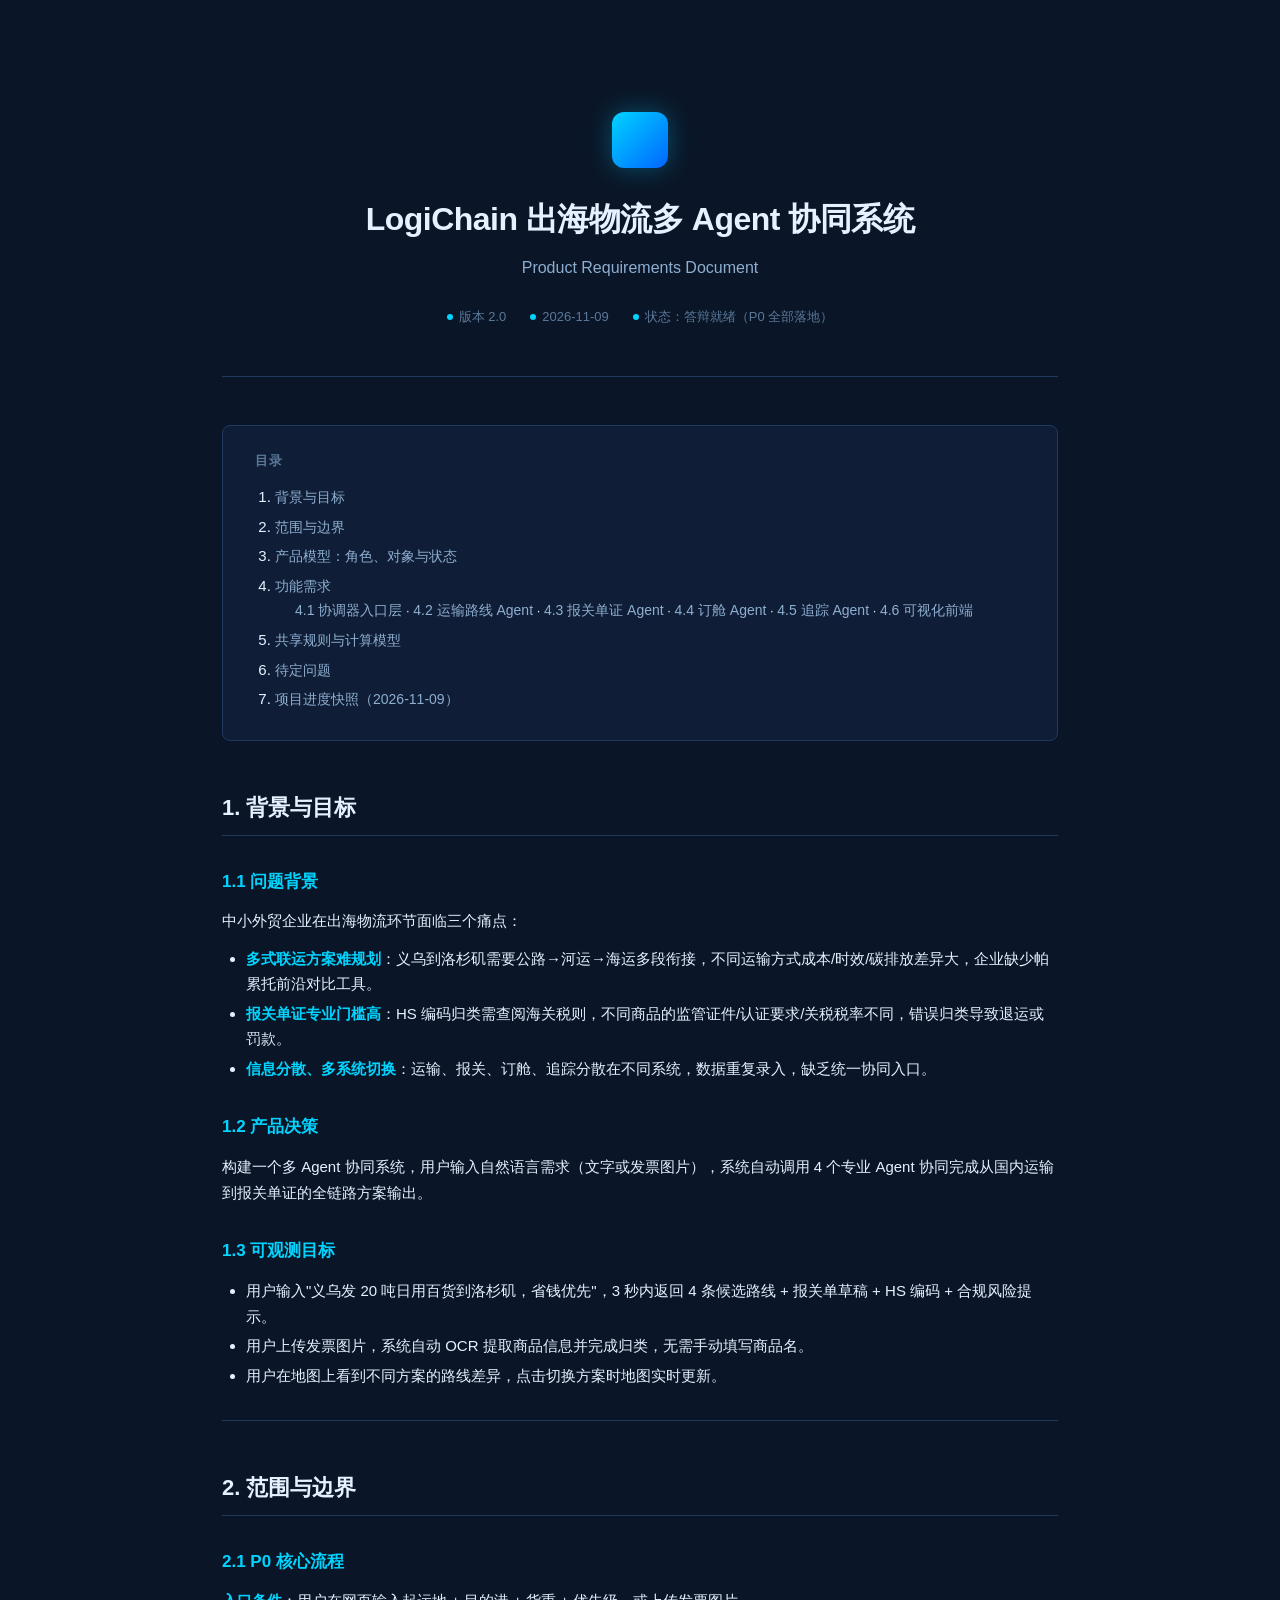
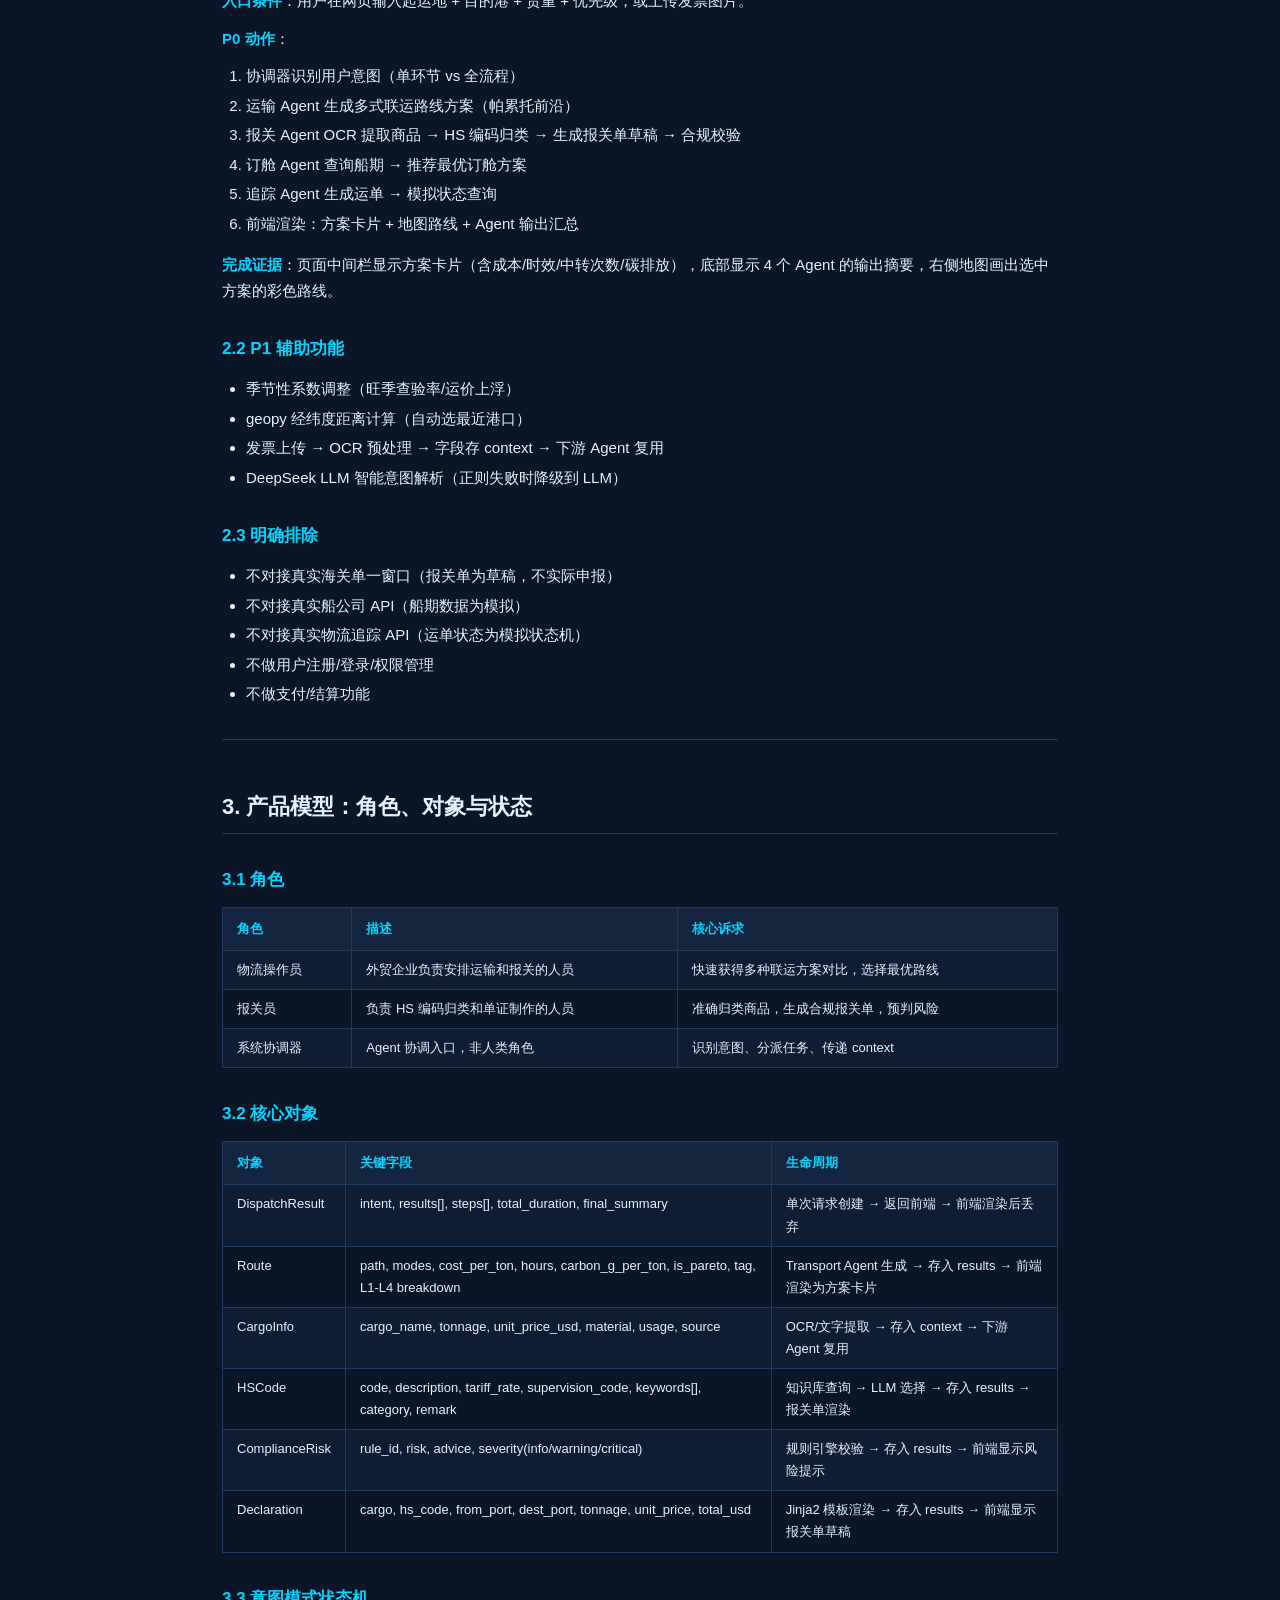
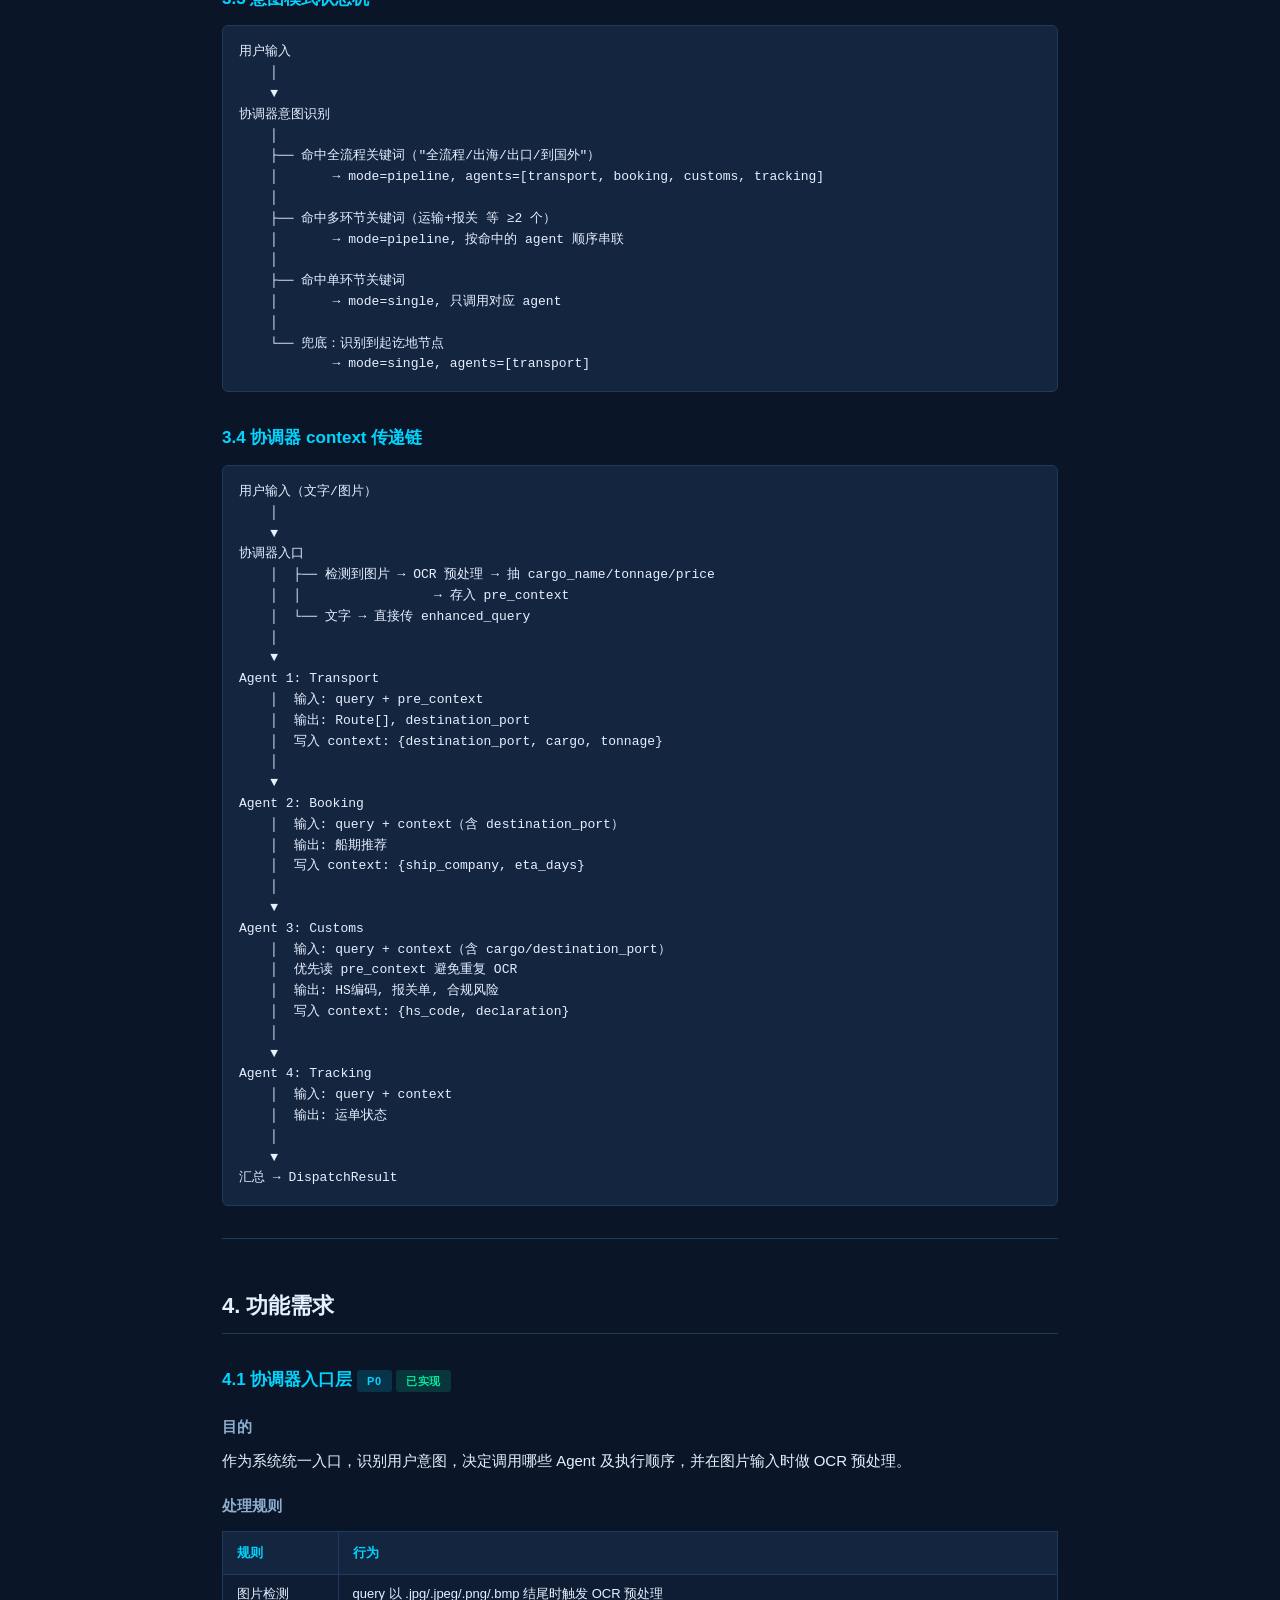
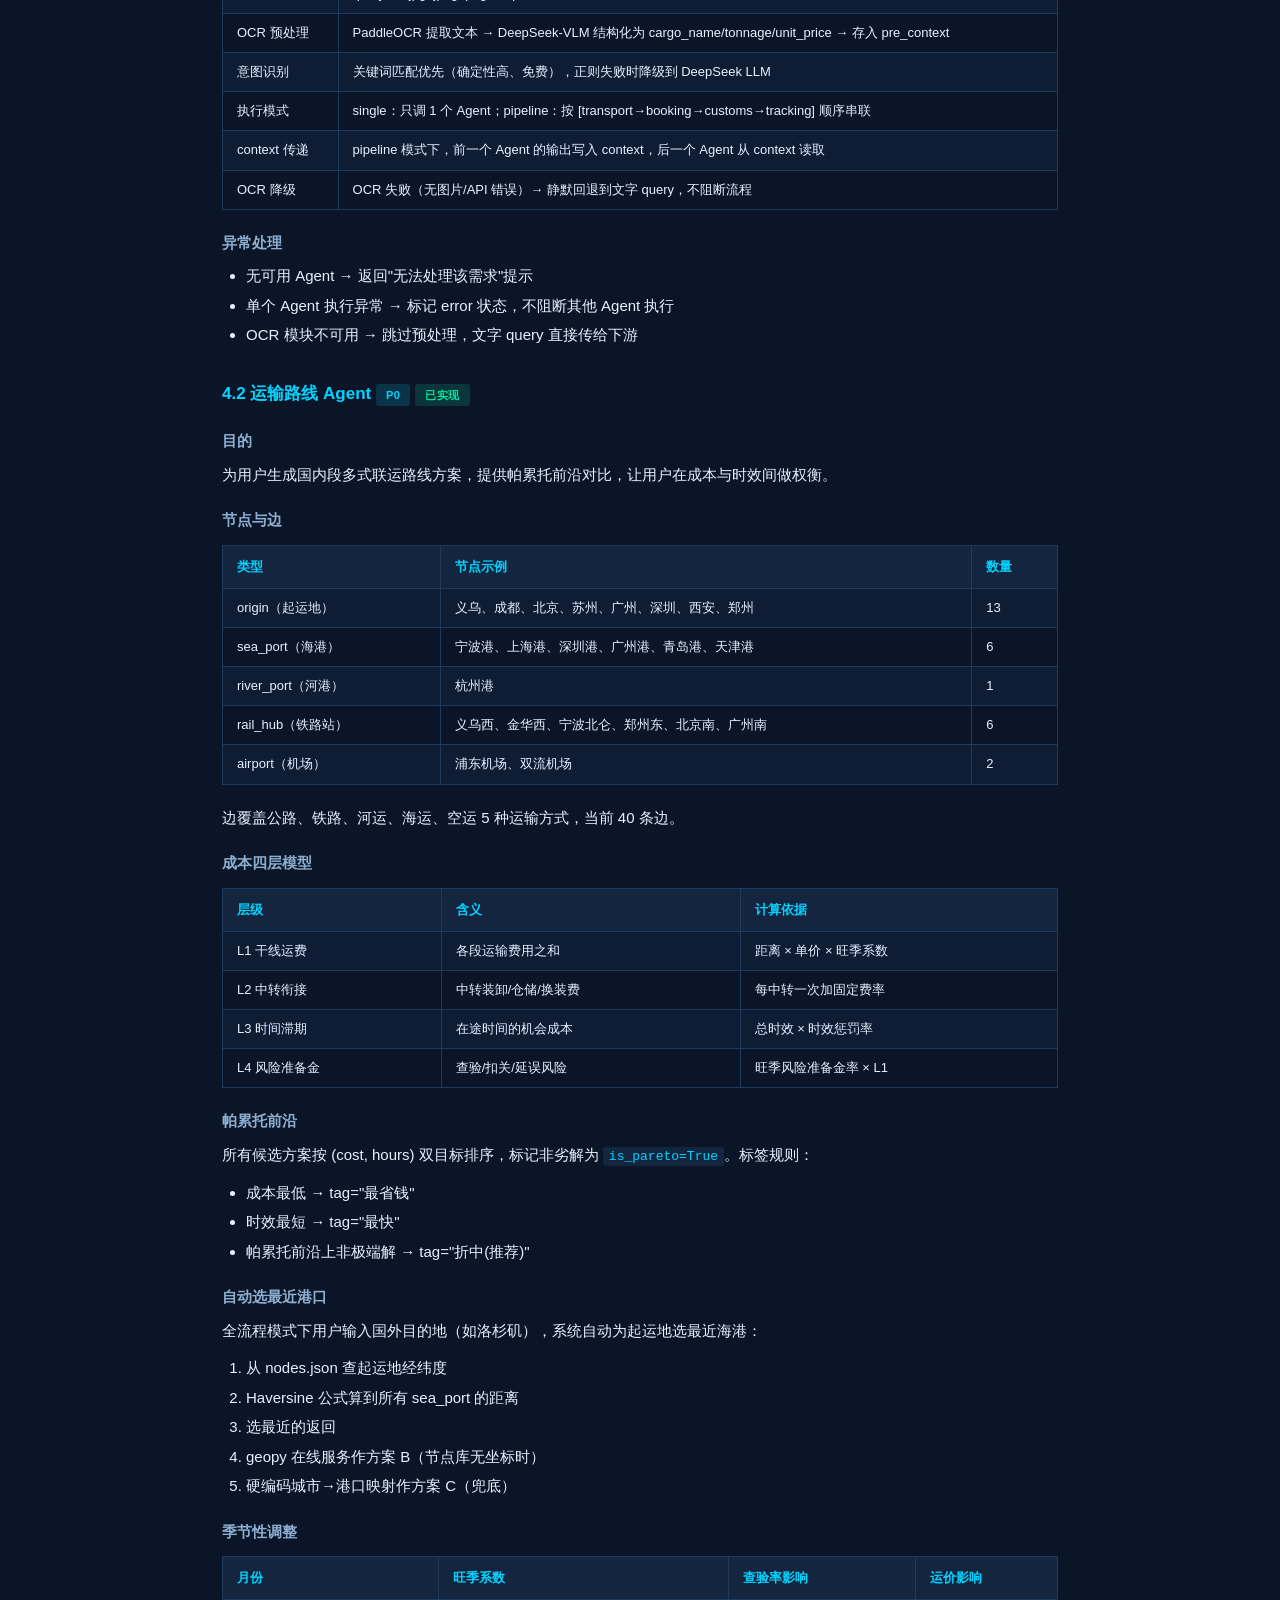
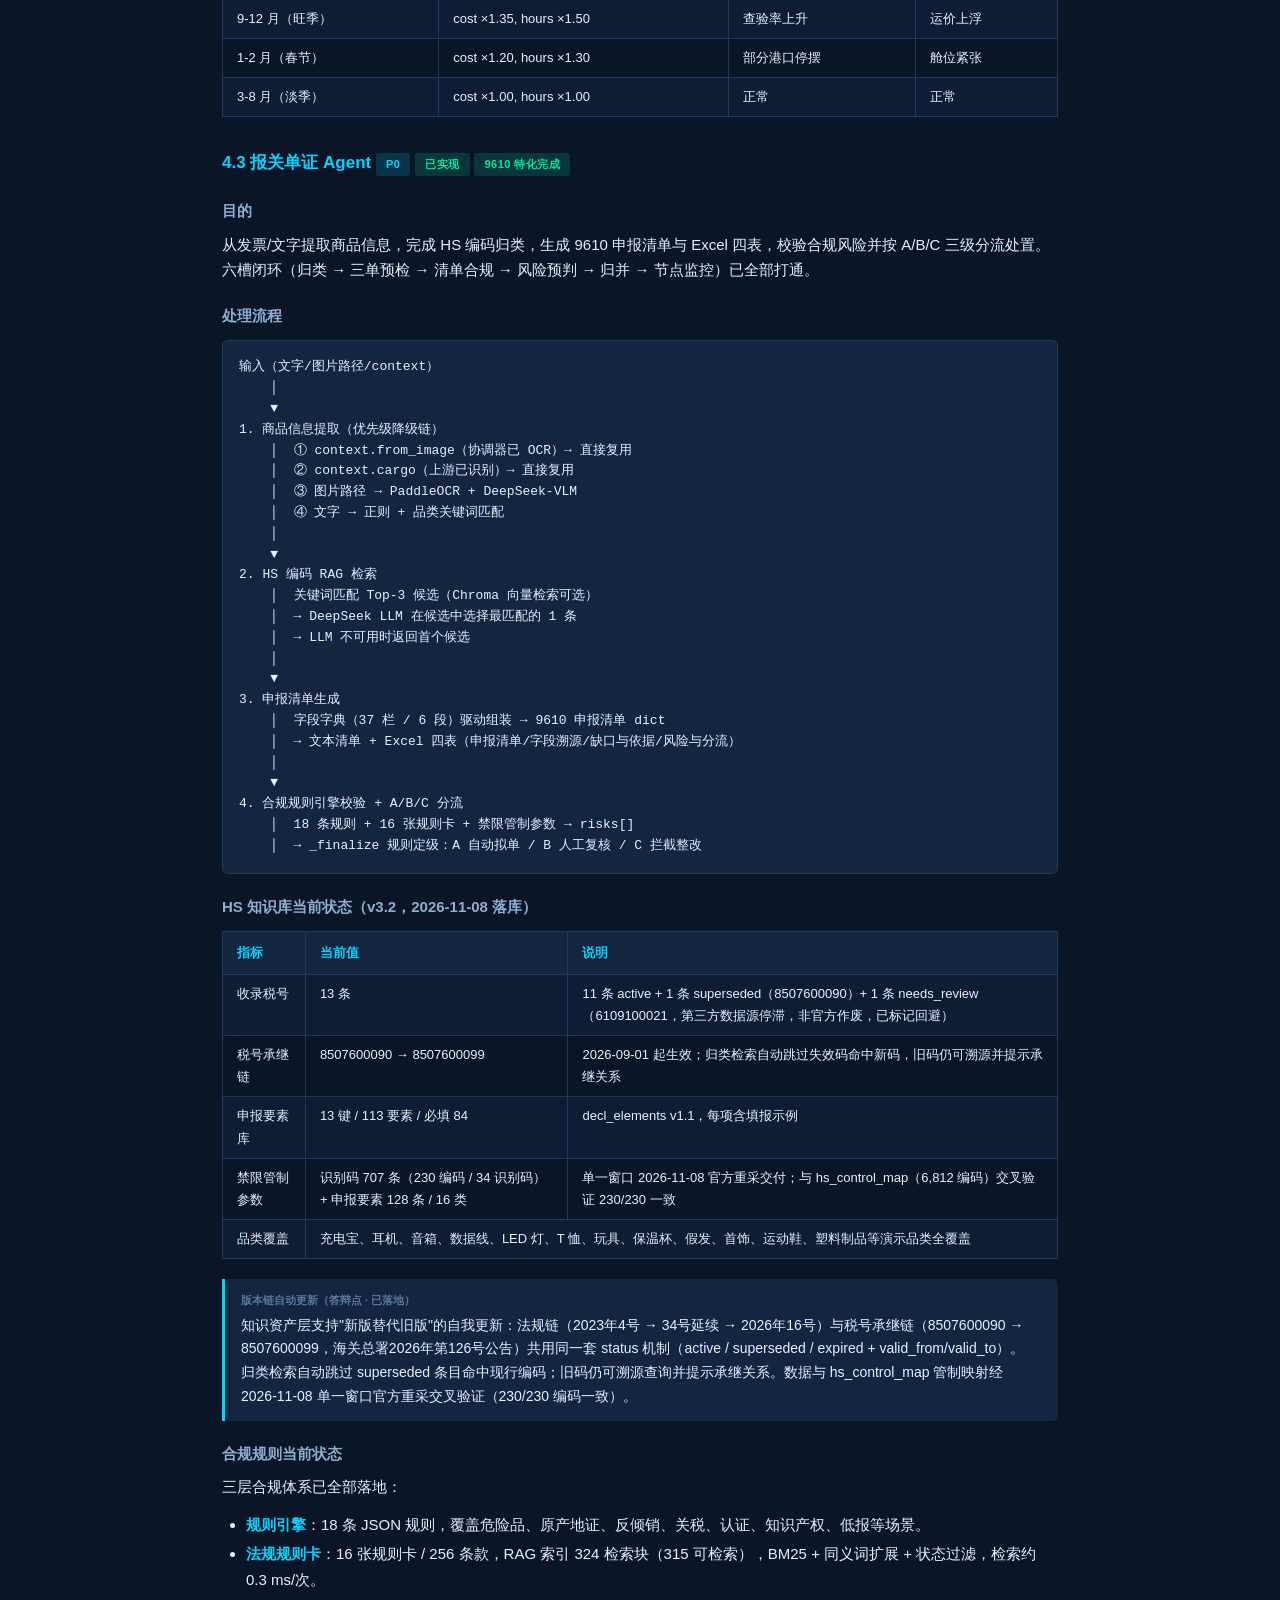
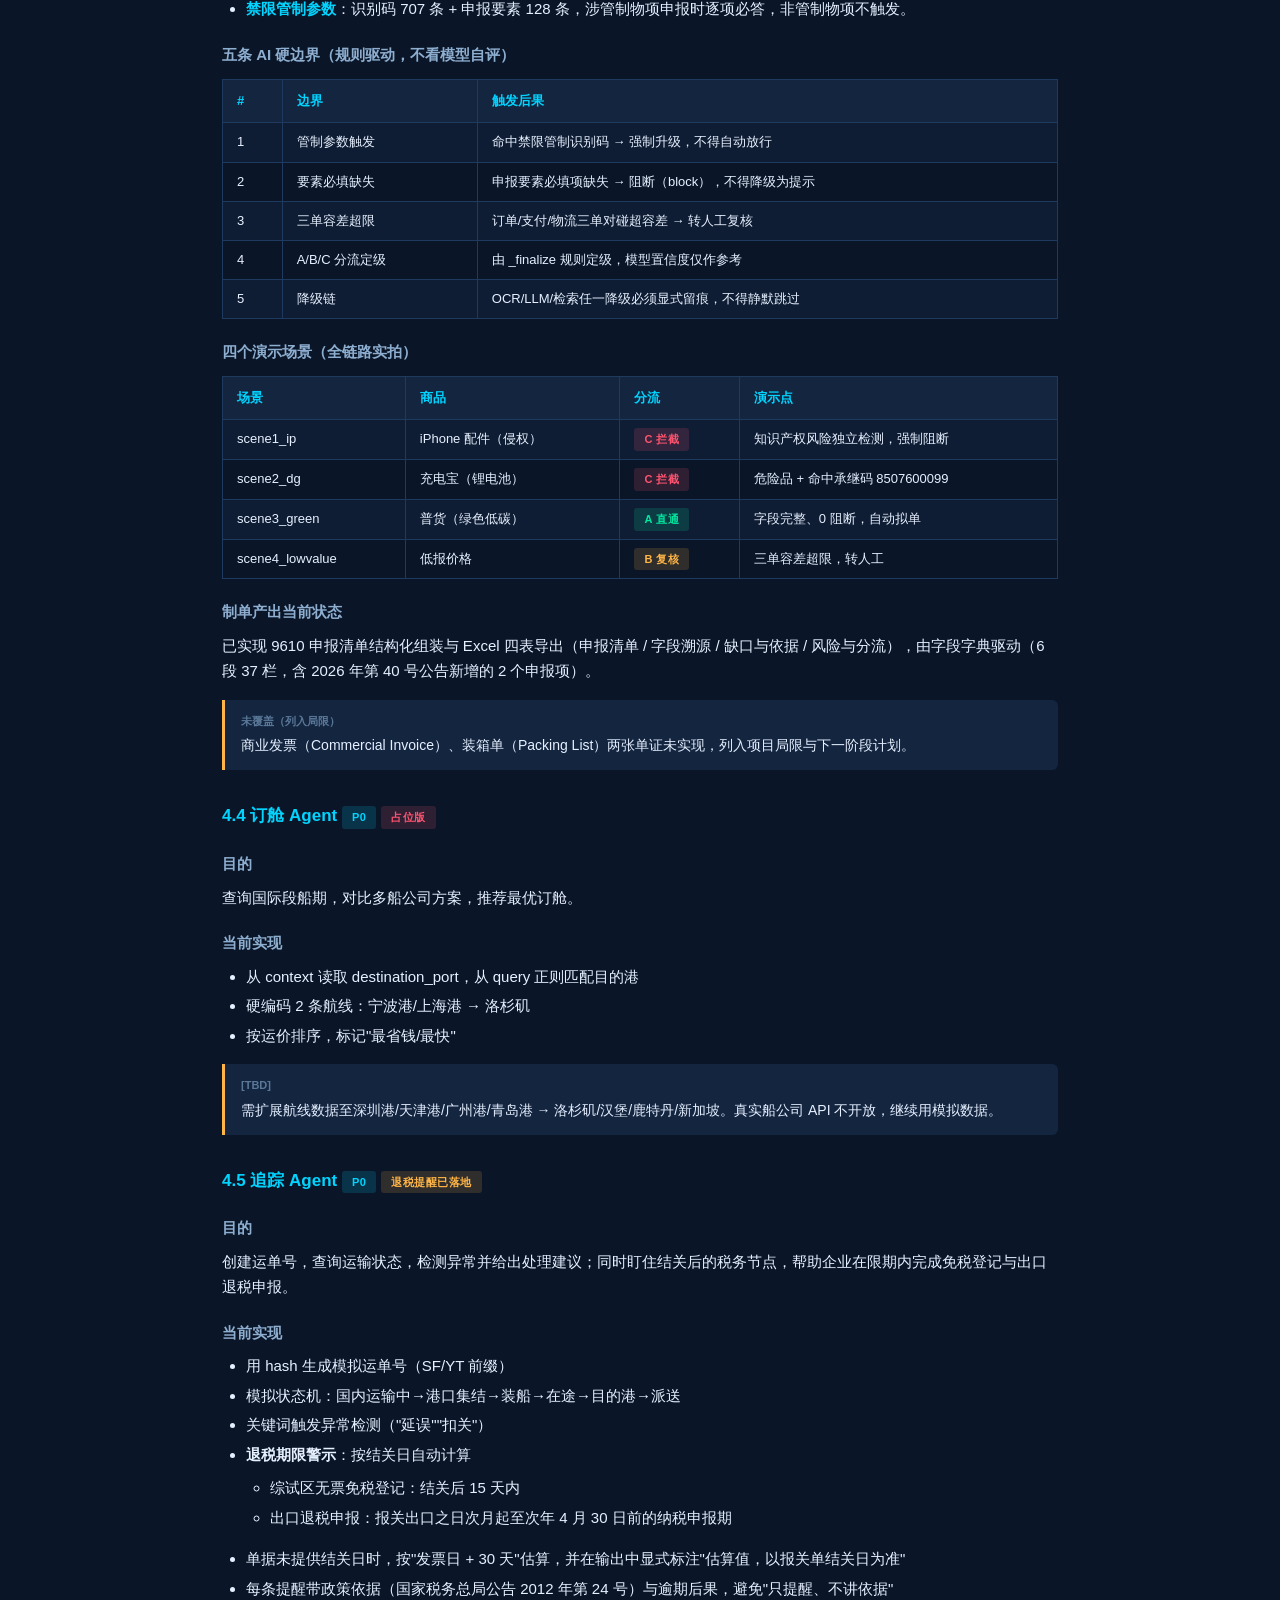
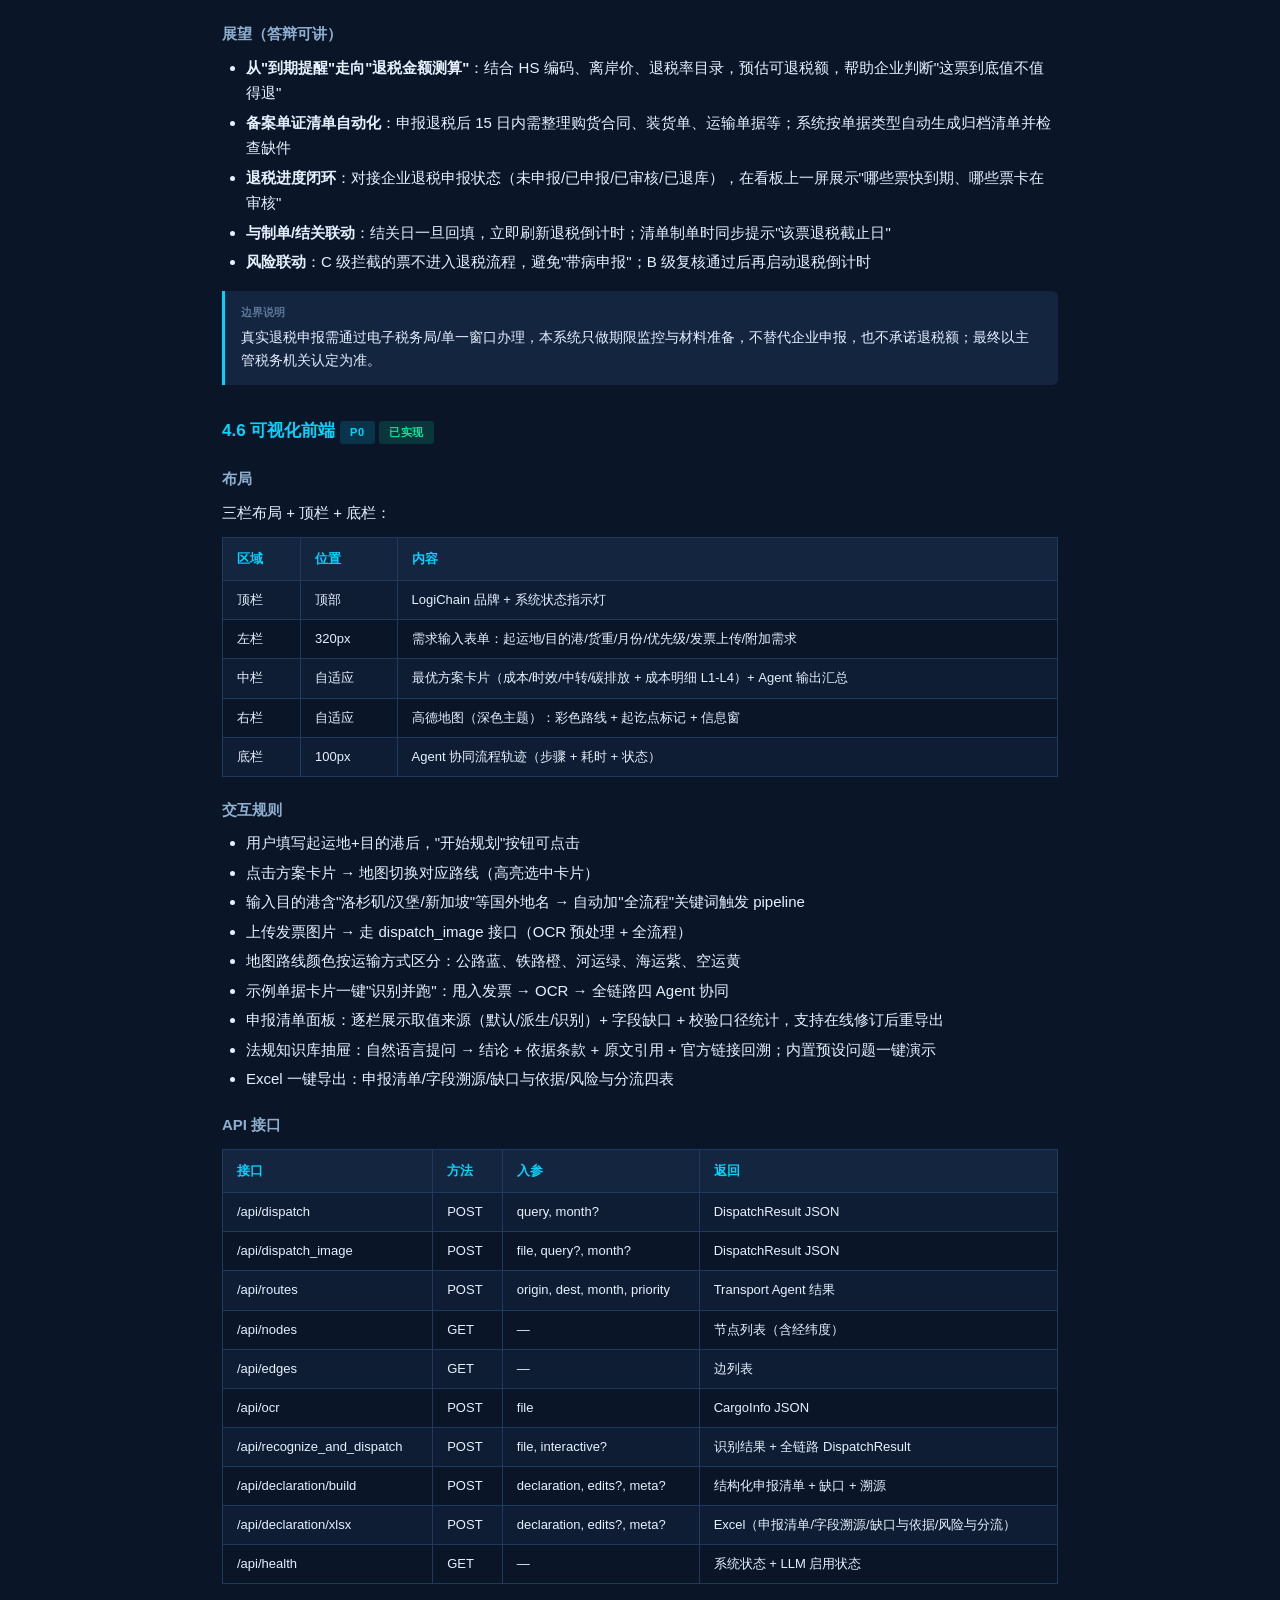
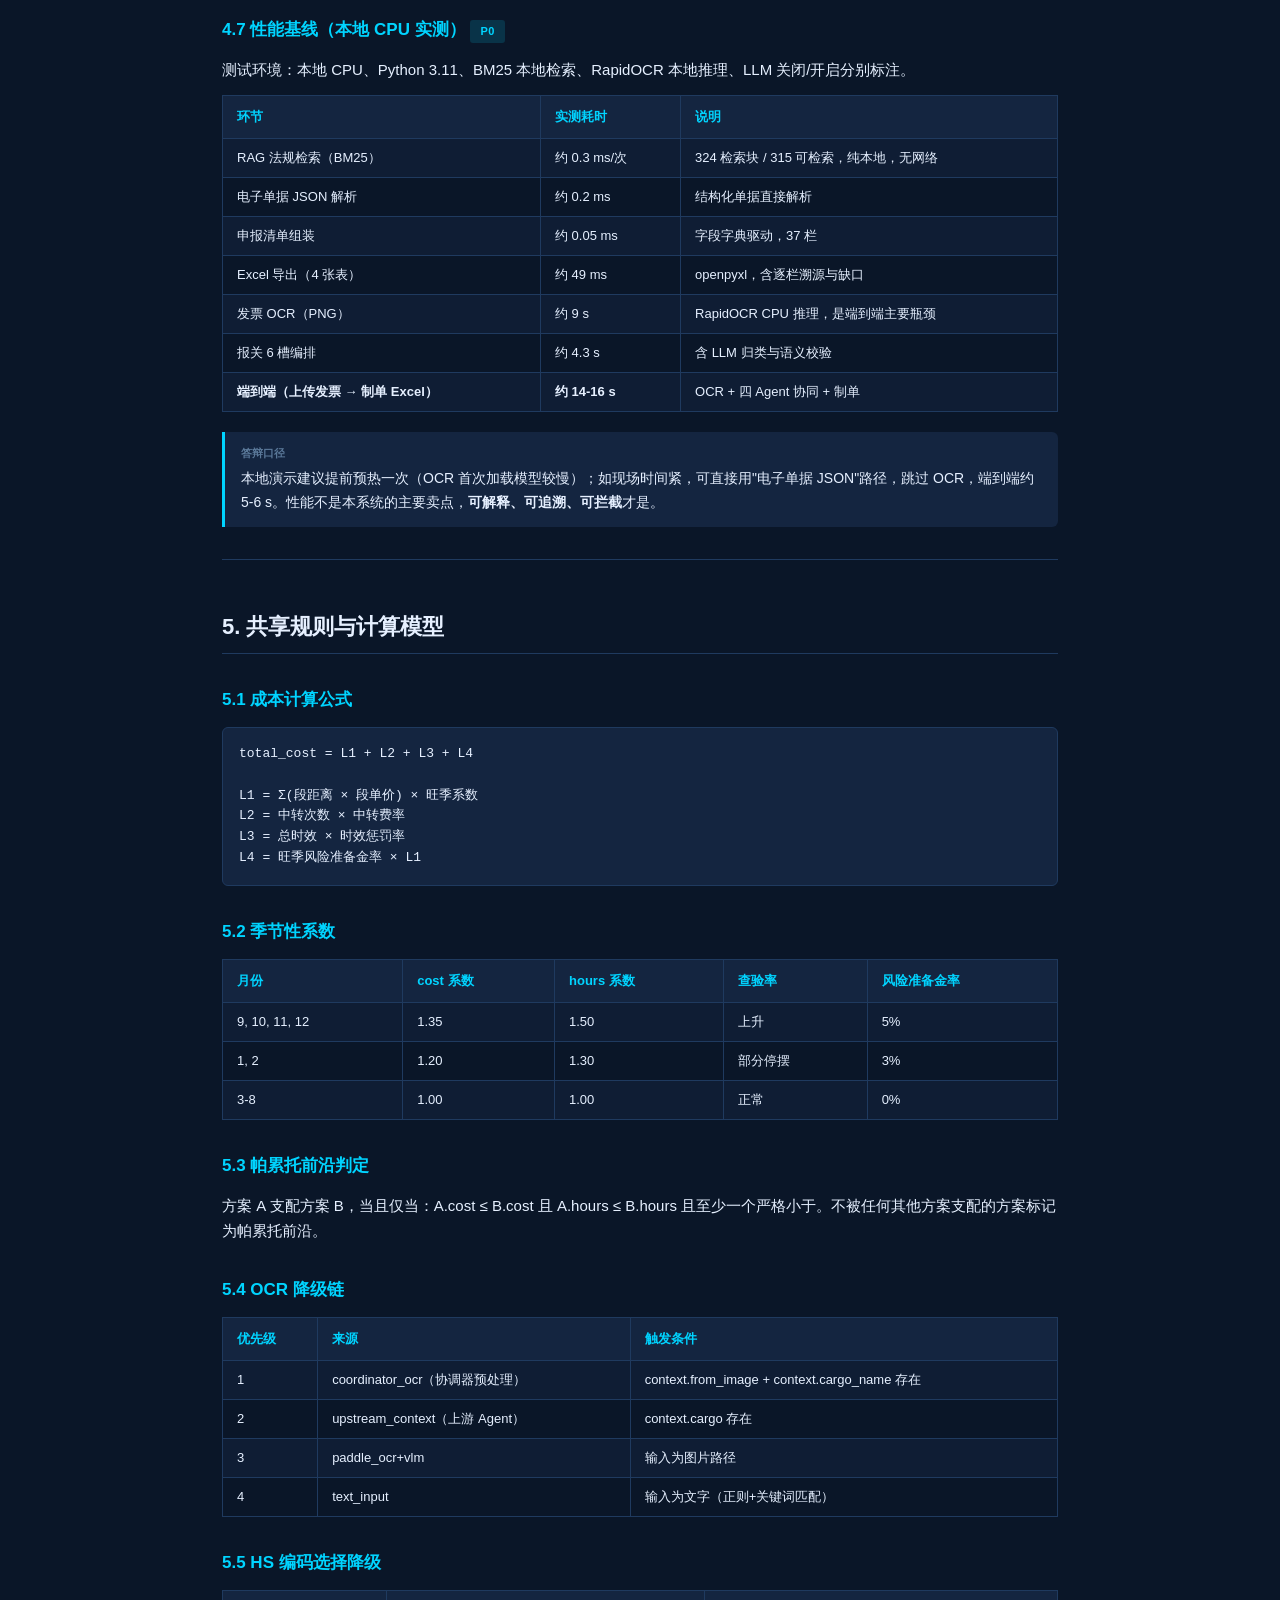
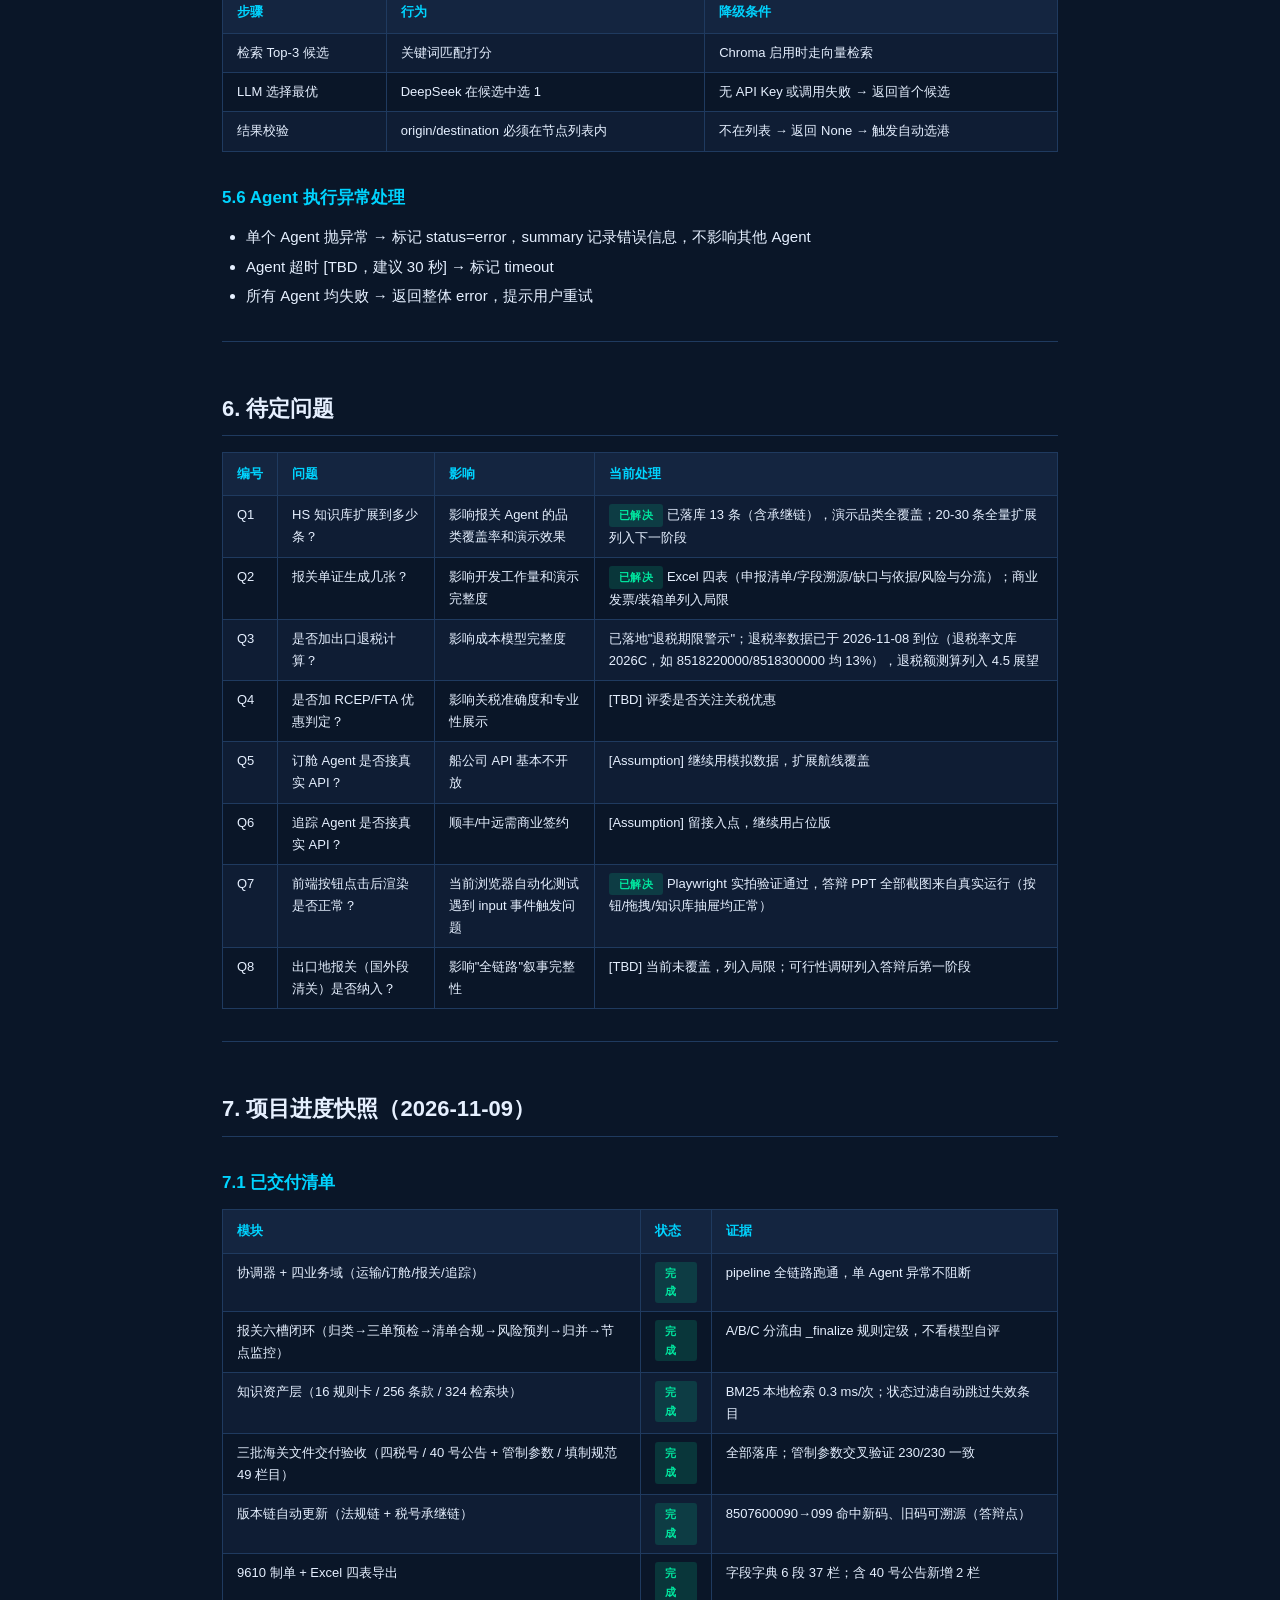
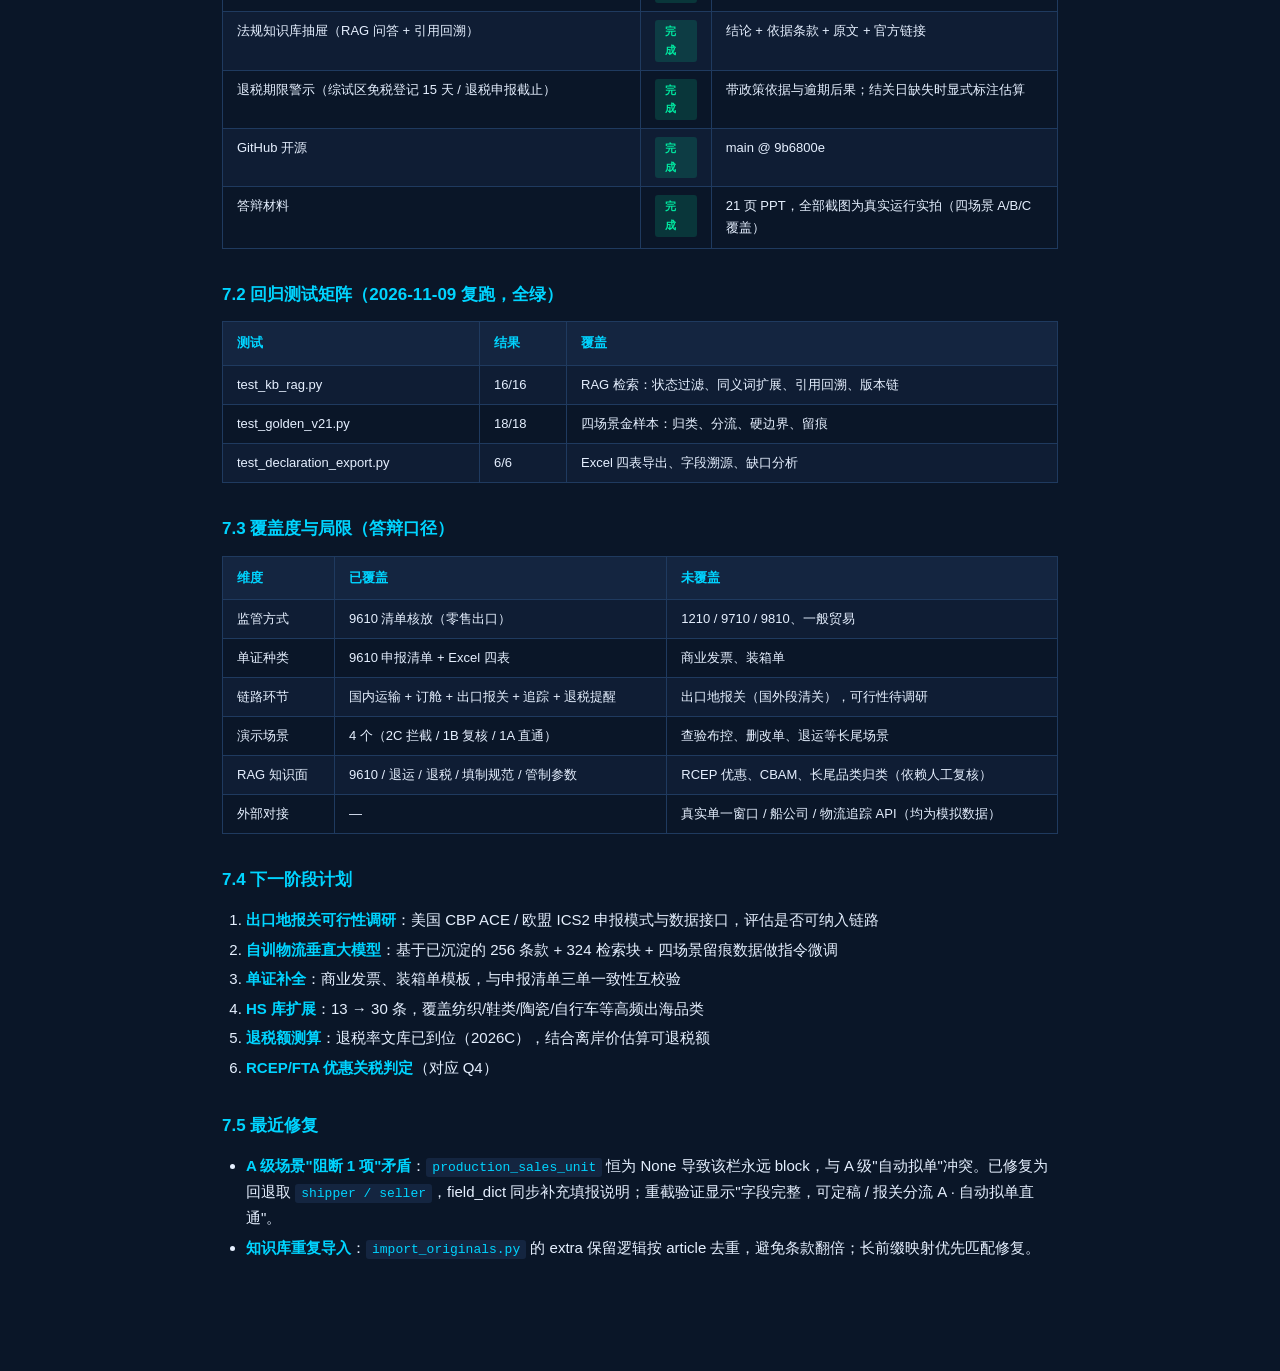
==== commit a29748f3: "fix: 商标线索与侵权判定解耦，场景按贸易方式重新归类 - detect_ip_risk 改为返回 has_trademark_cue，品牌词命中升级 B 级复核而非直接 C 级拦截 - _dete" ====
--- a/PRD.html
+++ b/PRD.html
@@ -232,9 +232,9 @@
   <h1>LogiChain 出海物流多 Agent 协同系统</h1>
   <div class="subtitle">Product Requirements Document</div>
   <div class="meta">
-    <span><span class="dot"></span> 版本 1.0</span>
-    <span><span class="dot"></span> 2026-10</span>
-    <span><span class="dot"></span> 状态：开发中</span>
+    <span><span class="dot"></span> 版本 2.0</span>
+    <span><span class="dot"></span> 2026-11-09</span>
+    <span><span class="dot"></span> 状态：答辩就绪（P0 全部落地）</span>
   </div>
 </div>
 
@@ -257,6 +257,7 @@
     </li>
     <li><a href="#rules">共享规则与计算模型</a></li>
     <li><a href="#open">待定问题</a></li>
+    <li><a href="#progress">项目进度快照（2026-11-09）</a></li>
   </ol>
 </div>
 
@@ -500,10 +501,10 @@
 </table>
 
 <!-- 4.3 报关 -->
-<h3 id="fr-customs">4.3 报关单证 Agent <span class="tag tag-p0">P0</span> <span class="tag tag-done">已实现</span> <span class="tag tag-p1">升级中</span></h3>
+<h3 id="fr-customs">4.3 报关单证 Agent <span class="tag tag-p0">P0</span> <span class="tag tag-done">已实现</span> <span class="tag tag-done">9610 特化完成</span></h3>
 
 <h4>目的</h4>
-<p>从发票/文字提取商品信息，完成 HS 编码归类，生成报关单草稿，校验合规风险。当前为升级阶段——扩展 HS 知识库和单证种类。</p>
+<p>从发票/文字提取商品信息，完成 HS 编码归类，生成 9610 申报清单与 Excel 四表，校验合规风险并按 A/B/C 三级分流处置。六槽闭环（归类 → 三单预检 → 清单合规 → 风险预判 → 归并 → 节点监控）已全部打通。</p>
 
 <h4>处理流程</h4>
 <pre><code>输入（文字/图片路径/context）
@@ -522,28 +523,24 @@
     │  → LLM 不可用时返回首个候选
     │
     ▼
-3. 报关单生成
-    │  Jinja2 模板渲染 → 出口货物报关单草稿
-    │  [TBD] 扩展为 4 张单：报关单 + 商业发票 + 装箱单 + 申报要素清单
-    │
-    ▼
-4. 合规规则引擎校验
-    │  JSON 规则匹配 → 返回 risks[]
-    │  [TBD] 扩展为 15+ 条规则</code></pre>
-
-<h4>HS 知识库当前状态</h4>
-<table>
-  <tr><th>品类</th><th>HS 编码</th><th>税率</th><th>监管</th><th>备注</th></tr>
-  <tr><td>锂电池</td><td>8507.60.00</td><td>0%</td><td>无</td><td>UN38.3+MSDS，美国 301 关税</td></tr>
-  <tr><td>服装</td><td>6203.42.00</td><td>8%</td><td>无</td><td>原产地证要求，反倾销</td></tr>
-  <tr><td>家具</td><td>9403.50.00</td><td>0%</td><td>无</td><td>反倾销税最高 198%</td></tr>
-  <tr><td>日用百货</td><td>3924.90.00</td><td>10%</td><td>无</td><td>FDA 食品级认证</td></tr>
-  <tr><td>机电产品</td><td>8517.62.00</td><td>0%</td><td>B</td><td>3C+FCC/CE 认证</td></tr>
-</table>
-<div class="callout warning">
-  <div class="label">[TBD] 待扩展</div>
-  计划扩展至 20-30 条 HS 编码，新增 LED 灯具、纺织品、鞋类、陶瓷、自行车、玩具、茶叶、钢铁制品、塑料包装、口罩等品类。
-</div>
+3. 申报清单生成
+    │  字段字典（37 栏 / 6 段）驱动组装 → 9610 申报清单 dict
+    │  → 文本清单 + Excel 四表（申报清单/字段溯源/缺口与依据/风险与分流）
+    │
+    ▼
+4. 合规规则引擎校验 + A/B/C 分流
+    │  18 条规则 + 16 张规则卡 + 禁限管制参数 → risks[]
+    │  → _finalize 规则定级：A 自动拟单 / B 人工复核 / C 拦截整改</code></pre>
+
+<h4>HS 知识库当前状态（v3.2，2026-11-08 落库）</h4>
+<table>
+  <tr><th>指标</th><th>当前值</th><th>说明</th></tr>
+  <tr><td>收录税号</td><td>13 条</td><td>11 条 active + 1 条 superseded（8507600090）+ 1 条 needs_review（6109100021，第三方数据源停滞，非官方作废，已标记回避）</td></tr>
+  <tr><td>税号承继链</td><td>8507600090 → 8507600099</td><td>2026-09-01 起生效；归类检索自动跳过失效码命中新码，旧码仍可溯源并提示承继关系</td></tr>
+  <tr><td>申报要素库</td><td>13 键 / 113 要素 / 必填 84</td><td>decl_elements v1.1，每项含填报示例</td></tr>
+  <tr><td>禁限管制参数</td><td>识别码 707 条（230 编码 / 34 识别码）+ 申报要素 128 条 / 16 类</td><td>单一窗口 2026-11-08 官方重采交付；与 hs_control_map（6,812 编码）交叉验证 230/230 一致</td></tr>
+  <tr><td>品类覆盖</td><td colspan="2">充电宝、耳机、音箱、数据线、LED 灯、T 恤、玩具、保温杯、假发、首饰、运动鞋、塑料制品等演示品类全覆盖</td></tr>
+</table>
 <div class="callout success">
   <div class="label">版本链自动更新（答辩点 · 已落地）</div>
   知识资产层支持"新版替代旧版"的自我更新：法规链（2023年4号 → 34号延续 → 2026年16号）与税号承继链（8507600090 → 8507600099，海关总署2026年第126号公告）共用同一套 status 机制（active / superseded / expired + valid_from/valid_to）。
@@ -551,17 +548,37 @@
 </div>
 
 <h4>合规规则当前状态</h4>
-<p>7 条规则覆盖：锂电池危险品、服装原产地证、家具反倾销、关税非零提示、机电 3C 认证、日用品 FDA、美国 301 关税。</p>
+<p>三层合规体系已全部落地：</p>
+<ul>
+  <li><strong>规则引擎</strong>：18 条 JSON 规则，覆盖危险品、原产地证、反倾销、关税、认证、知识产权、低报等场景。</li>
+  <li><strong>法规规则卡</strong>：16 张规则卡 / 256 条款，RAG 索引 324 检索块（315 可检索），BM25 + 同义词扩展 + 状态过滤，检索约 0.3 ms/次。</li>
+  <li><strong>禁限管制参数</strong>：识别码 707 条 + 申报要素 128 条，涉管制物项申报时逐项必答，非管制物项不触发。</li>
+</ul>
+
+<h4>五条 AI 硬边界（规则驱动，不看模型自评）</h4>
+<table>
+  <tr><th>#</th><th>边界</th><th>触发后果</th></tr>
+  <tr><td>1</td><td>管制参数触发</td><td>命中禁限管制识别码 → 强制升级，不得自动放行</td></tr>
+  <tr><td>2</td><td>要素必填缺失</td><td>申报要素必填项缺失 → 阻断（block），不得降级为提示</td></tr>
+  <tr><td>3</td><td>三单容差超限</td><td>订单/支付/物流三单对碰超容差 → 转人工复核</td></tr>
+  <tr><td>4</td><td>A/B/C 分流定级</td><td>由 _finalize 规则定级，模型置信度仅作参考</td></tr>
+  <tr><td>5</td><td>降级链</td><td>OCR/LLM/检索任一降级必须显式留痕，不得静默跳过</td></tr>
+</table>
+
+<h4>四个演示场景（全链路实拍）</h4>
+<table>
+  <tr><th>场景</th><th>商品</th><th>分流</th><th>演示点</th></tr>
+  <tr><td>scene1_ip</td><td>iPhone 配件（侵权）</td><td><span class="tag tag-stub">C 拦截</span></td><td>知识产权风险独立检测，强制阻断</td></tr>
+  <tr><td>scene2_dg</td><td>充电宝（锂电池）</td><td><span class="tag tag-stub">C 拦截</span></td><td>危险品 + 命中承继码 8507600099</td></tr>
+  <tr><td>scene3_green</td><td>普货（绿色低碳）</td><td><span class="tag tag-done">A 直通</span></td><td>字段完整、0 阻断，自动拟单</td></tr>
+  <tr><td>scene4_lowvalue</td><td>低报价格</td><td><span class="tag tag-p1">B 复核</span></td><td>三单容差超限，转人工</td></tr>
+</table>
+
+<h4>制单产出当前状态</h4>
+<p>已实现 9610 申报清单结构化组装与 Excel 四表导出（申报清单 / 字段溯源 / 缺口与依据 / 风险与分流），由字段字典驱动（6 段 37 栏，含 2026 年第 40 号公告新增的 2 个申报项）。</p>
 <div class="callout warning">
-  <div class="label">[TBD] 待扩展</div>
-  计划新增：RCEP 优惠关税、欧盟 CBAM 碳关税、出口退税、危险品运输鉴定、木质包装 ISPM15、食品级接触认证等规则。
-</div>
-
-<h4>报关单模板当前状态</h4>
-<p>当前仅 1 张"出口货物报关单"（Jinja2 模板），字段含商品名、HS 编码、起运港/目的港、数量/单价/总额、包装/毛重/净重。</p>
-<div class="callout warning">
-  <div class="label">[TBD] 待扩展</div>
-  计划新增商业发票（Commercial Invoice）、装箱单（Packing List）、申报要素清单 3 张模板。
+  <div class="label">未覆盖（列入局限）</div>
+  商业发票（Commercial Invoice）、装箱单（Packing List）两张单证未实现，列入项目局限与下一阶段计划。
 </div>
 
 <!-- 4.4 订舱 -->
@@ -617,7 +634,7 @@
 
 
 <!-- 4.6 前端 -->
-<h3 id="fr-web">4.6 可视化前端 <span class="tag tag-p0">P0</span> <span class="tag tag-p1">开发中</span></h3>
+<h3 id="fr-web">4.6 可视化前端 <span class="tag tag-p0">P0</span> <span class="tag tag-done">已实现</span></h3>
 
 <h4>布局</h4>
 <p>三栏布局 + 顶栏 + 底栏：</p>
@@ -637,6 +654,10 @@
   <li>输入目的港含"洛杉矶/汉堡/新加坡"等国外地名 → 自动加"全流程"关键词触发 pipeline</li>
   <li>上传发票图片 → 走 dispatch_image 接口（OCR 预处理 + 全流程）</li>
   <li>地图路线颜色按运输方式区分：公路蓝、铁路橙、河运绿、海运紫、空运黄</li>
+  <li>示例单据卡片一键"识别并跑"：甩入发票 → OCR → 全链路四 Agent 协同</li>
+  <li>申报清单面板：逐栏展示取值来源（默认/派生/识别）+ 字段缺口 + 校验口径统计，支持在线修订后重导出</li>
+  <li>法规知识库抽屉：自然语言提问 → 结论 + 依据条款 + 原文引用 + 官方链接回溯；内置预设问题一键演示</li>
+  <li>Excel 一键导出：申报清单/字段溯源/缺口与依据/风险与分流四表</li>
 </ul>
 
 <h4>API 接口</h4>
@@ -659,7 +680,7 @@
 <p>测试环境：本地 CPU、Python 3.11、BM25 本地检索、RapidOCR 本地推理、LLM 关闭/开启分别标注。</p>
 <table>
   <tr><th>环节</th><th>实测耗时</th><th>说明</th></tr>
-  <tr><td>RAG 法规检索（BM25）</td><td>约 0.3 ms/次</td><td>260+ 可检索片段，纯本地，无网络</td></tr>
+  <tr><td>RAG 法规检索（BM25）</td><td>约 0.3 ms/次</td><td>324 检索块 / 315 可检索，纯本地，无网络</td></tr>
   <tr><td>电子单据 JSON 解析</td><td>约 0.2 ms</td><td>结构化单据直接解析</td></tr>
   <tr><td>申报清单组装</td><td>约 0.05 ms</td><td>字段字典驱动，37 栏</td></tr>
   <tr><td>Excel 导出（4 张表）</td><td>约 49 ms</td><td>openpyxl，含逐栏溯源与缺口</td></tr>
@@ -728,14 +749,70 @@
 
 <table>
   <tr><th>编号</th><th>问题</th><th>影响</th><th>当前处理</th></tr>
-  <tr><td>Q1</td><td>HS 知识库扩展到多少条？</td><td>影响报关 Agent 的品类覆盖率和演示效果</td><td>[Assumption] 先扩到 20 条</td></tr>
-  <tr><td>Q2</td><td>报关单证生成几张？</td><td>影响开发工作量和演示完整度</td><td>[Assumption] 先做报关单+申报要素 2 张，商业发票+装箱单 P1</td></tr>
+  <tr><td>Q1</td><td>HS 知识库扩展到多少条？</td><td>影响报关 Agent 的品类覆盖率和演示效果</td><td><span class="tag tag-done">已解决</span> 已落库 13 条（含承继链），演示品类全覆盖；20-30 条全量扩展列入下一阶段</td></tr>
+  <tr><td>Q2</td><td>报关单证生成几张？</td><td>影响开发工作量和演示完整度</td><td><span class="tag tag-done">已解决</span> Excel 四表（申报清单/字段溯源/缺口与依据/风险与分流）；商业发票/装箱单列入局限</td></tr>
   <tr><td>Q3</td><td>是否加出口退税计算？</td><td>影响成本模型完整度</td><td>已落地"退税期限警示"；退税率数据已于 2026-11-08 到位（退税率文库 2026C，如 8518220000/8518300000 均 13%），退税额测算列入 4.5 展望</td></tr>
   <tr><td>Q4</td><td>是否加 RCEP/FTA 优惠判定？</td><td>影响关税准确度和专业性展示</td><td>[TBD] 评委是否关注关税优惠</td></tr>
   <tr><td>Q5</td><td>订舱 Agent 是否接真实 API？</td><td>船公司 API 基本不开放</td><td>[Assumption] 继续用模拟数据，扩展航线覆盖</td></tr>
   <tr><td>Q6</td><td>追踪 Agent 是否接真实 API？</td><td>顺丰/中远需商业签约</td><td>[Assumption] 留接入点，继续用占位版</td></tr>
-  <tr><td>Q7</td><td>前端按钮点击后渲染是否正常？</td><td>当前浏览器自动化测试遇到 input 事件触发问题</td><td>[TBD] 需手动验证</td></tr>
-</table>
+  <tr><td>Q7</td><td>前端按钮点击后渲染是否正常？</td><td>当前浏览器自动化测试遇到 input 事件触发问题</td><td><span class="tag tag-done">已解决</span> Playwright 实拍验证通过，答辩 PPT 全部截图来自真实运行（按钮/拖拽/知识库抽屉均正常）</td></tr>
+  <tr><td>Q8</td><td>出口地报关（国外段清关）是否纳入？</td><td>影响"全链路"叙事完整性</td><td>[TBD] 当前未覆盖，列入局限；可行性调研列入答辩后第一阶段</td></tr>
+</table>
+
+<hr>
+
+<!-- 7. 项目进度快照 -->
+<h2 id="progress">7. 项目进度快照（2026-11-09）</h2>
+
+<h3>7.1 已交付清单</h3>
+<table>
+  <tr><th>模块</th><th>状态</th><th>证据</th></tr>
+  <tr><td>协调器 + 四业务域（运输/订舱/报关/追踪）</td><td><span class="tag tag-done">完成</span></td><td>pipeline 全链路跑通，单 Agent 异常不阻断</td></tr>
+  <tr><td>报关六槽闭环（归类→三单预检→清单合规→风险预判→归并→节点监控）</td><td><span class="tag tag-done">完成</span></td><td>A/B/C 分流由 _finalize 规则定级，不看模型自评</td></tr>
+  <tr><td>知识资产层（16 规则卡 / 256 条款 / 324 检索块）</td><td><span class="tag tag-done">完成</span></td><td>BM25 本地检索 0.3 ms/次；状态过滤自动跳过失效条目</td></tr>
+  <tr><td>三批海关文件交付验收（四税号 / 40 号公告 + 管制参数 / 填制规范 49 栏目）</td><td><span class="tag tag-done">完成</span></td><td>全部落库；管制参数交叉验证 230/230 一致</td></tr>
+  <tr><td>版本链自动更新（法规链 + 税号承继链）</td><td><span class="tag tag-done">完成</span></td><td>8507600090→099 命中新码、旧码可溯源（答辩点）</td></tr>
+  <tr><td>9610 制单 + Excel 四表导出</td><td><span class="tag tag-done">完成</span></td><td>字段字典 6 段 37 栏；含 40 号公告新增 2 栏</td></tr>
+  <tr><td>法规知识库抽屉（RAG 问答 + 引用回溯）</td><td><span class="tag tag-done">完成</span></td><td>结论 + 依据条款 + 原文 + 官方链接</td></tr>
+  <tr><td>退税期限警示（综试区免税登记 15 天 / 退税申报截止）</td><td><span class="tag tag-done">完成</span></td><td>带政策依据与逾期后果；结关日缺失时显式标注估算</td></tr>
+  <tr><td>GitHub 开源</td><td><span class="tag tag-done">完成</span></td><td>main @ 9b6800e</td></tr>
+  <tr><td>答辩材料</td><td><span class="tag tag-done">完成</span></td><td>21 页 PPT，全部截图为真实运行实拍（四场景 A/B/C 覆盖）</td></tr>
+</table>
+
+<h3>7.2 回归测试矩阵（2026-11-09 复跑，全绿）</h3>
+<table>
+  <tr><th>测试</th><th>结果</th><th>覆盖</th></tr>
+  <tr><td>test_kb_rag.py</td><td>16/16</td><td>RAG 检索：状态过滤、同义词扩展、引用回溯、版本链</td></tr>
+  <tr><td>test_golden_v21.py</td><td>18/18</td><td>四场景金样本：归类、分流、硬边界、留痕</td></tr>
+  <tr><td>test_declaration_export.py</td><td>6/6</td><td>Excel 四表导出、字段溯源、缺口分析</td></tr>
+</table>
+
+<h3>7.3 覆盖度与局限（答辩口径）</h3>
+<table>
+  <tr><th>维度</th><th>已覆盖</th><th>未覆盖</th></tr>
+  <tr><td>监管方式</td><td>9610 清单核放（零售出口）</td><td>1210 / 9710 / 9810、一般贸易</td></tr>
+  <tr><td>单证种类</td><td>9610 申报清单 + Excel 四表</td><td>商业发票、装箱单</td></tr>
+  <tr><td>链路环节</td><td>国内运输 + 订舱 + 出口报关 + 追踪 + 退税提醒</td><td>出口地报关（国外段清关），可行性待调研</td></tr>
+  <tr><td>演示场景</td><td>4 个（2C 拦截 / 1B 复核 / 1A 直通）</td><td>查验布控、删改单、退运等长尾场景</td></tr>
+  <tr><td>RAG 知识面</td><td>9610 / 退运 / 退税 / 填制规范 / 管制参数</td><td>RCEP 优惠、CBAM、长尾品类归类（依赖人工复核）</td></tr>
+  <tr><td>外部对接</td><td>—</td><td>真实单一窗口 / 船公司 / 物流追踪 API（均为模拟数据）</td></tr>
+</table>
+
+<h3>7.4 下一阶段计划</h3>
+<ol>
+  <li><strong>出口地报关可行性调研</strong>：美国 CBP ACE / 欧盟 ICS2 申报模式与数据接口，评估是否可纳入链路</li>
+  <li><strong>自训物流垂直大模型</strong>：基于已沉淀的 256 条款 + 324 检索块 + 四场景留痕数据做指令微调</li>
+  <li><strong>单证补全</strong>：商业发票、装箱单模板，与申报清单三单一致性互校验</li>
+  <li><strong>HS 库扩展</strong>：13 → 30 条，覆盖纺织/鞋类/陶瓷/自行车等高频出海品类</li>
+  <li><strong>退税额测算</strong>：退税率文库已到位（2026C），结合离岸价估算可退税额</li>
+  <li><strong>RCEP/FTA 优惠关税判定</strong>（对应 Q4）</li>
+</ol>
+
+<h3>7.5 最近修复</h3>
+<ul>
+  <li><strong>A 级场景"阻断 1 项"矛盾</strong>：<code>production_sales_unit</code> 恒为 None 导致该栏永远 block，与 A 级"自动拟单"冲突。已修复为回退取 <code>shipper / seller</code>，field_dict 同步补充填报说明；重截验证显示"字段完整，可定稿 / 报关分流 A · 自动拟单直通"。</li>
+  <li><strong>知识库重复导入</strong>：<code>import_originals.py</code> 的 extra 保留逻辑按 article 去重，避免条款翻倍；长前缀映射优先匹配修复。</li>
+</ul>
 
 </div>
 </body>
